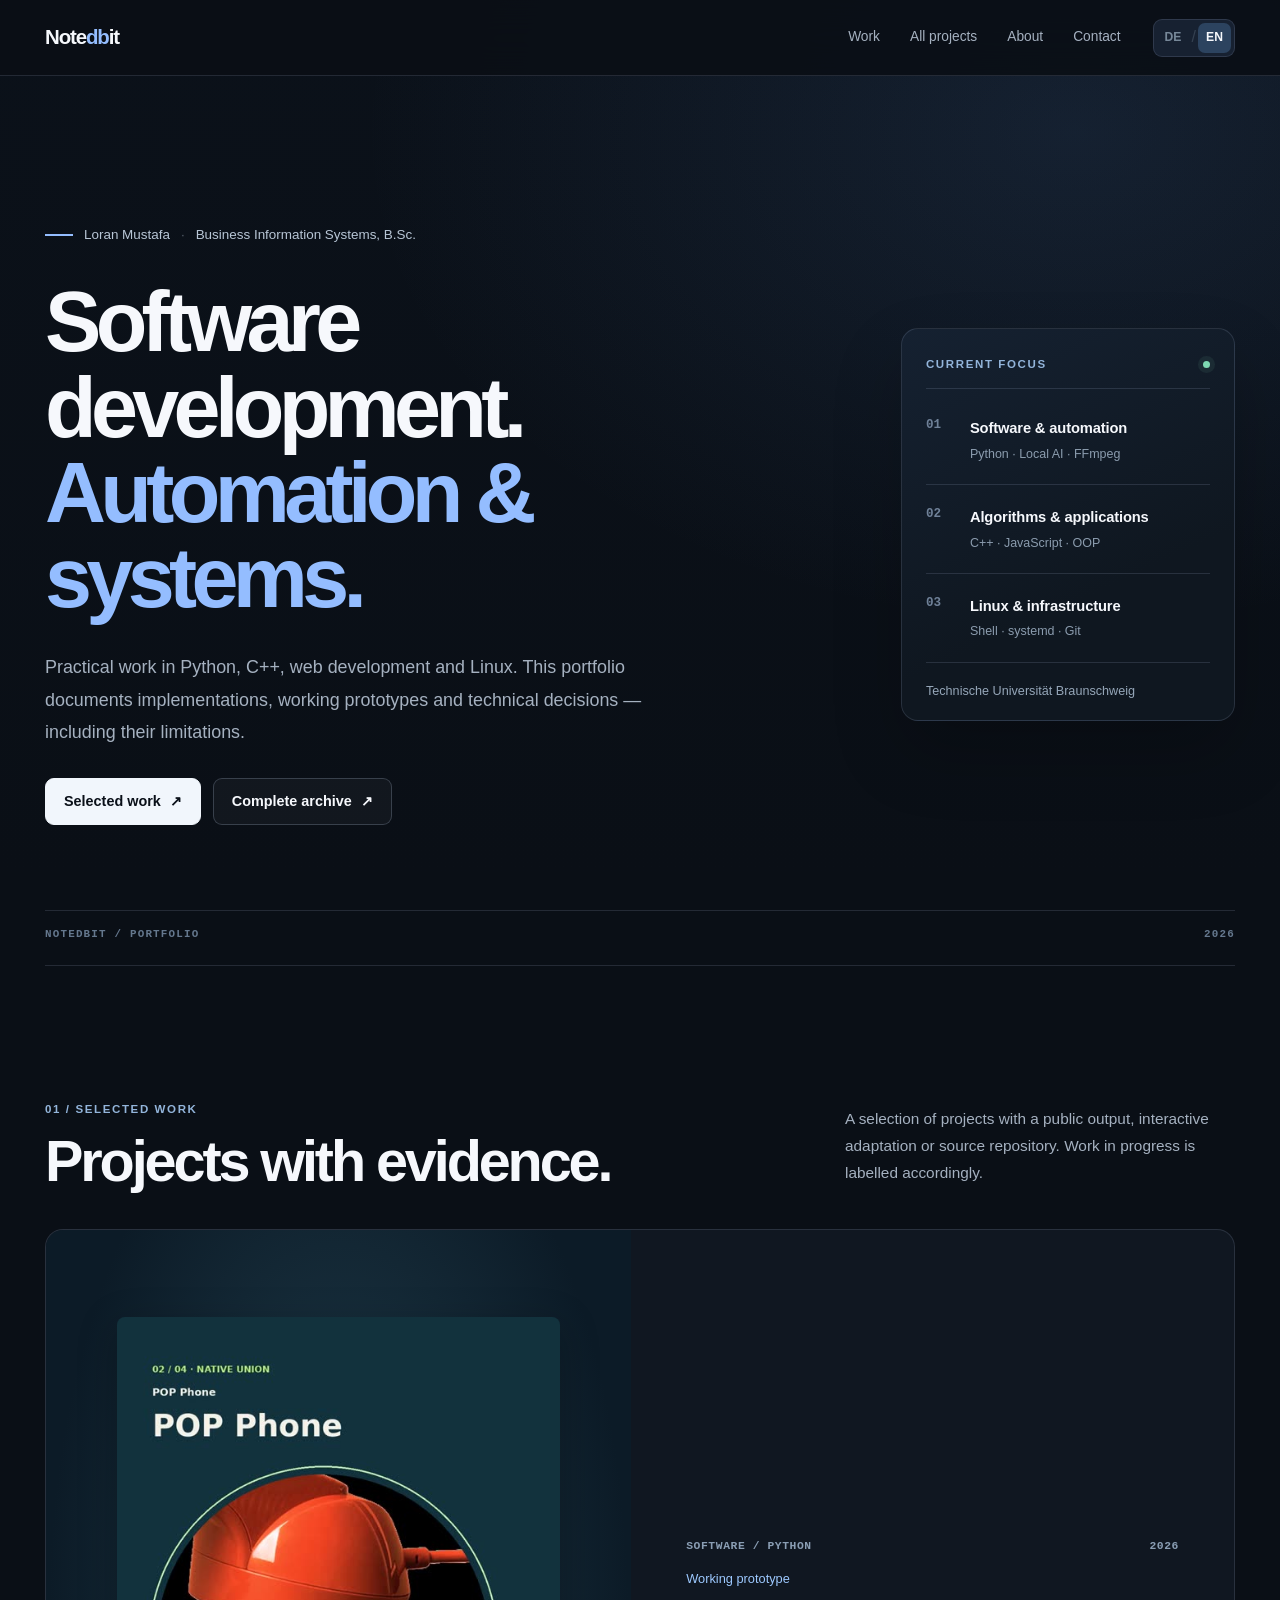
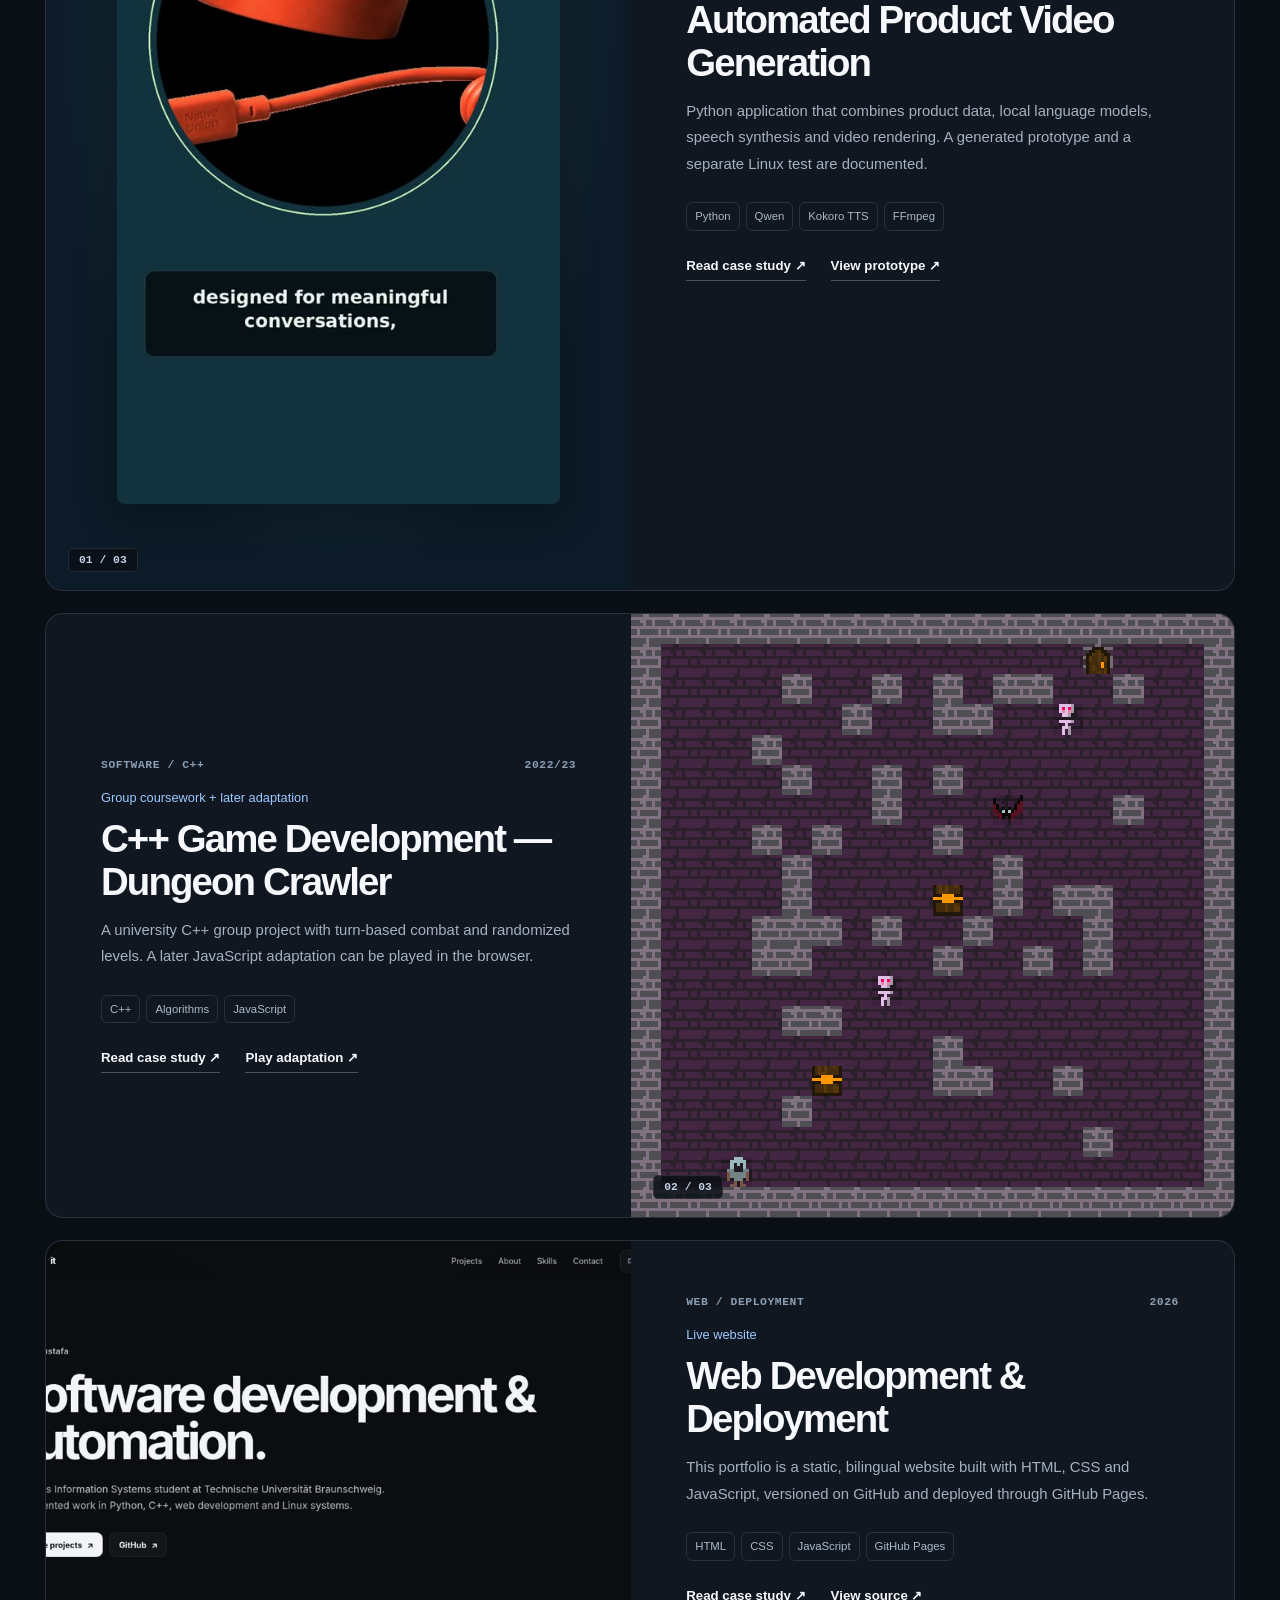
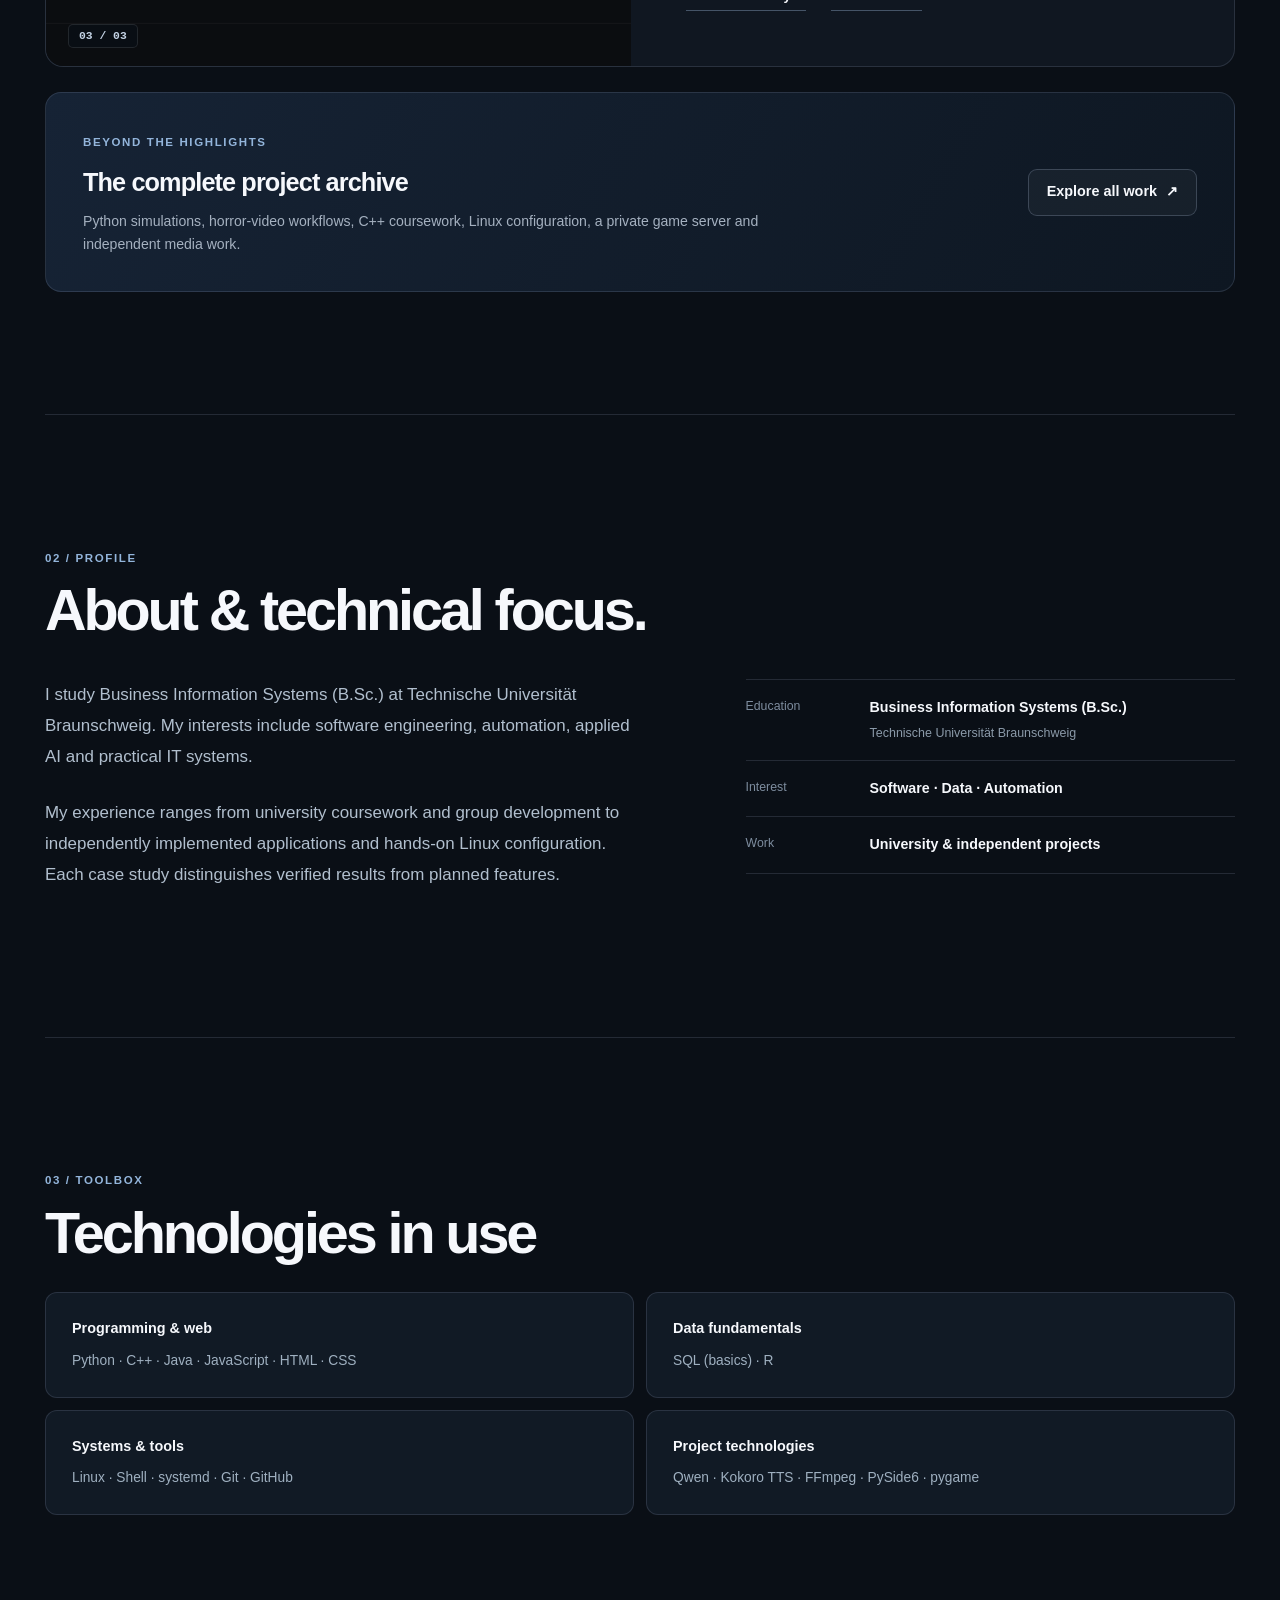
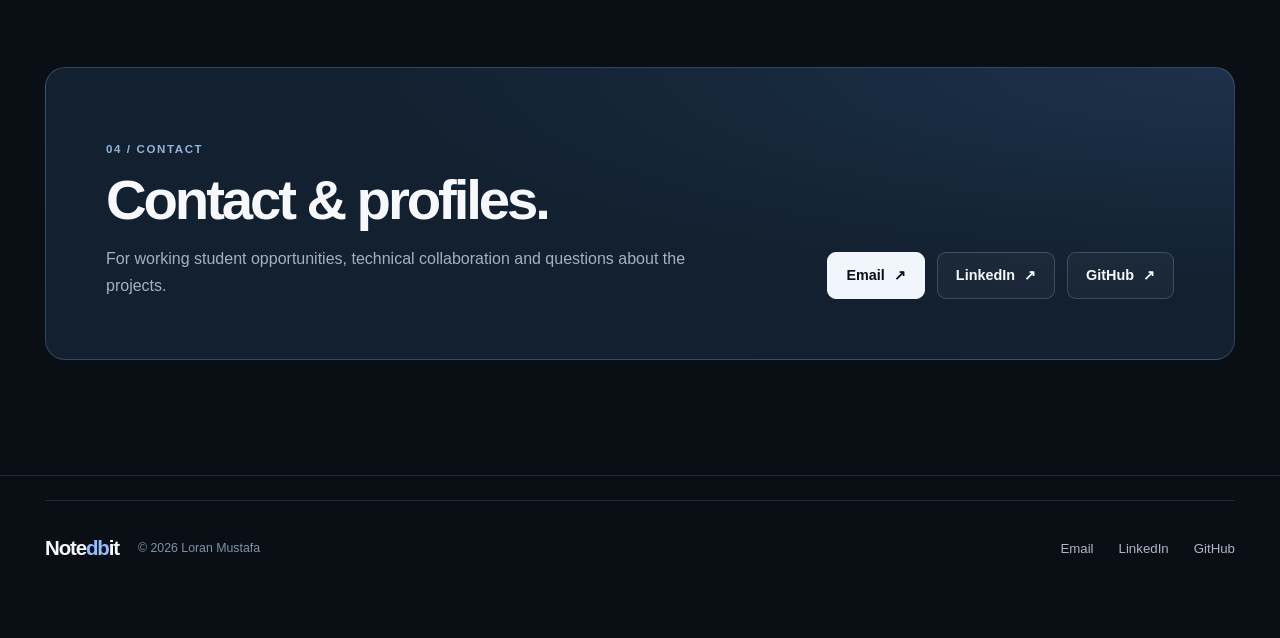
==== index.html @ 1e282734 "Add files via upload" ====
<!doctype html><html lang="en"><head><meta charset="utf-8"><meta name="viewport" content="width=device-width,initial-scale=1"><title data-de="Loran Mustafa — Softwareentwicklung &amp; Automatisierung | Notedbit">Loran Mustafa — Software Development &amp; Automation | Notedbit</title><meta name="description" content="Technical portfolio by Loran Mustafa: Python applications, C++, web development and Linux automation, with demonstrations and documented project scope." data-content-de="Technisches Portfolio von Loran Mustafa: Python-Anwendungen, C++, Webentwicklung und Linux-Automatisierung mit Demos und dokumentiertem Projektumfang."><meta name="theme-color" content="#0a1018"><link rel="canonical" href="https://notedbit.com/"><meta property="og:type" content="website"><meta property="og:title" content="Loran Mustafa — Software Development &amp; Automation | Notedbit" data-content-de="Loran Mustafa — Softwareentwicklung &amp; Automatisierung | Notedbit"><meta property="og:description" content="Technical portfolio by Loran Mustafa: Python applications, C++, web development and Linux automation, with demonstrations and documented project scope." data-content-de="Technisches Portfolio von Loran Mustafa: Python-Anwendungen, C++, Webentwicklung und Linux-Automatisierung mit Demos und dokumentiertem Projektumfang."><meta property="og:url" content="https://notedbit.com/"><meta property="og:image" content="https://notedbit.com/assets/og-preview.png"><link rel="icon" type="image/svg+xml" href="assets/favicon.svg"><link rel="stylesheet" href="style.css"><script src="language.js" defer></script><script src="script.js" defer></script></head><body><a class="skip-link" href="#main-content"><span  data-de="Zum Inhalt springen" >Skip to content</span></a><header class="site-header" data-header><div class="nav-shell shell"><a class="brand wordmark" href="index.html" aria-label="Notedbit home"><span>Note</span><span class="wordmark-db">db</span><span>it</span></a><button class="nav-toggle" type="button" aria-expanded="false" aria-controls="primary-nav" aria-label="Open navigation" data-nav-toggle><span></span><span></span></button><nav class="site-nav" id="primary-nav" aria-label="Primary navigation"><a href="index.html#work"><span  data-de="Arbeiten" >Work</span></a><a href="projects/"><span  data-de="Alle Projekte" >All projects</span></a><a href="index.html#about"><span  data-de="Über mich" >About</span></a><a href="index.html#contact"><span  data-de="Kontakt" >Contact</span></a></nav><div class="language-switch" role="group" aria-label="Sprache / Language" data-language-switch><button type="button" data-lang="de" lang="de" aria-label="Deutsch wählen" aria-pressed="false">DE</button><span aria-hidden="true">/</span><button type="button" data-lang="en" lang="en" aria-label="Choose English" aria-pressed="true">EN</button></div></div></header>
<main id="main-content"><section class="new-hero shell"><div class="new-hero-main"><p class="hero-kicker"><span class="hero-kicker-line"></span> Loran Mustafa <span class="hero-kicker-dot">·</span> <span  data-de="Wirtschaftsinformatik, B.Sc." >Business Information Systems, B.Sc.</span></p><h1><span  data-de="Softwareentwicklung." >Software development.</span><span class="new-hero-accent"><span  data-de="Automatisierung &amp; Systeme." >Automation &amp; systems.</span></span></h1><p class="new-hero-lead"><span  data-de="Praktische Arbeiten mit Python, C++, Webentwicklung und Linux. Dieses Portfolio dokumentiert Implementierungen, funktionsfähige Prototypen und technische Entscheidungen – einschließlich ihrer Grenzen." >Practical work in Python, C++, web development and Linux. This portfolio documents implementations, working prototypes and technical decisions — including their limitations.</span></p><div class="hero-actions"><a class="button button-primary" href="#work"><span  data-de="Ausgewählte Arbeiten" >Selected work</span><span aria-hidden="true">↗</span></a><a class="button button-secondary" href="projects/"><span  data-de="Vollständiges Archiv" >Complete archive</span><span aria-hidden="true">↗</span></a></div></div><aside class="new-hero-aside" aria-label="Project focus"><div class="aside-top"><span class="micro-label"><span  data-de="SCHWERPUNKTE" >CURRENT FOCUS</span></span><span class="status-light"></span></div><div class="aside-item"><span>01</span><div><b><span  data-de="Software &amp; Automatisierung" >Software &amp; automation</span></b><small>Python · Local AI · FFmpeg</small></div></div><div class="aside-item"><span>02</span><div><b><span  data-de="Algorithmen &amp; Anwendungen" >Algorithms &amp; applications</span></b><small>C++ · JavaScript · OOP</small></div></div><div class="aside-item"><span>03</span><div><b><span  data-de="Linux &amp; Infrastruktur" >Linux &amp; infrastructure</span></b><small>Shell · systemd · Git</small></div></div><div class="aside-note"><span  data-de="Technische Universität Braunschweig" >Technische Universität Braunschweig</span></div></aside><div class="hero-index">NOTEDBIT / PORTFOLIO <span>2026</span></div></section>
<section class="work-section shell" id="work"><div class="editorial-heading"><div><p class="micro-label">01 / <span  data-de="AUSGEWÄHLTE ARBEITEN" >SELECTED WORK</span></p><h2><span  data-de="Projekte mit Nachweisen." >Projects with evidence.</span></h2></div><p><span  data-de="Eine Auswahl mit öffentlichem Ergebnis, spielbarer Adaption oder Quellcode. Entwicklungsstände werden ausdrücklich kenntlich gemacht." >A selection of projects with a public output, interactive adaptation or source repository. Work in progress is labelled accordingly.</span></p></div><div class="feature-list"><article class="feature-row feature-row--video"><div class="feature-media"><a href="projects/trendingtrove.html" aria-label="Automated Product Video Generation"><img src="assets/trending-trove-poster.jpg" alt="Frame from a generated product video prototype" data-alt-de="Einzelbild aus einem generierten Produktvideo-Prototyp" loading="eager"></a><span class="feature-media-index">01 / 03</span></div><div class="feature-info"><div class="feature-meta"><span>SOFTWARE / PYTHON</span><span>2026</span></div><p class="feature-state"><span  data-de="Funktionsfähiger Prototyp" >Working prototype</span></p><h3><a href="projects/trendingtrove.html"><span  data-de="Automatisierte Produktvideogenerierung" >Automated Product Video Generation</span></a></h3><p class="feature-description"><span  data-de="Python-Anwendung zur Verbindung von Produktdaten, lokalen Sprachmodellen, Sprachsynthese und Videorendering. Ein Prototyp-Video und ein separater Linux-Testlauf sind dokumentiert." >Python application that combines product data, local language models, speech synthesis and video rendering. A generated prototype and a separate Linux test are documented.</span></p><div class="feature-tags"><span>Python</span><span>Qwen</span><span>Kokoro TTS</span><span>FFmpeg</span></div><div class="feature-actions"><a href="projects/trendingtrove.html"><span  data-de="Fallstudie ansehen" >Read case study</span> <span aria-hidden="true">↗</span></a><a href="projects/trendingtrove.html#sample"><span  data-de="Prototyp ansehen" >View prototype</span> <span aria-hidden="true">↗</span></a></div></div></article><article class="feature-row feature-row--game"><div class="feature-media"><a href="projects/dungeoncrawler.html" aria-label="C++ Game Development — Dungeon Crawler"><img src="assets/dungeoncrawler-preview.png" alt="Original pixel-art assets of Dungeon Crawler" data-alt-de="Original-Pixelgrafiken des Dungeon Crawlers" loading="eager"></a><span class="feature-media-index">02 / 03</span></div><div class="feature-info"><div class="feature-meta"><span>SOFTWARE / C++</span><span>2022/23</span></div><p class="feature-state"><span  data-de="Gruppenarbeit + spätere Adaption" >Group coursework + later adaptation</span></p><h3><a href="projects/dungeoncrawler.html"><span  data-de="C++-Spieleentwicklung — Dungeon Crawler" >C++ Game Development — Dungeon Crawler</span></a></h3><p class="feature-description"><span  data-de="Universitäres C++-Gruppenprojekt mit rundenbasiertem Kampfsystem und generierten Leveln. Eine spätere JavaScript-Adaption ist direkt im Browser spielbar." >A university C++ group project with turn-based combat and randomized levels. A later JavaScript adaptation can be played in the browser.</span></p><div class="feature-tags"><span>C++</span><span>Algorithms</span><span>JavaScript</span></div><div class="feature-actions"><a href="projects/dungeoncrawler.html"><span  data-de="Fallstudie ansehen" >Read case study</span> <span aria-hidden="true">↗</span></a><a href="games/dungeoncrawler/"><span  data-de="Adaption spielen" >Play adaptation</span> <span aria-hidden="true">↗</span></a></div></div></article><article class="feature-row feature-row--site"><div class="feature-media"><a href="projects/web-development.html" aria-label="Web Development &amp; Deployment"><img src="assets/notedbit-site-preview.png" alt="Screenshot of the Notedbit portfolio website" data-alt-de="Screenshot der Notedbit-Portfolio-Website" loading="eager"></a><span class="feature-media-index">03 / 03</span></div><div class="feature-info"><div class="feature-meta"><span>WEB / DEPLOYMENT</span><span>2026</span></div><p class="feature-state"><span  data-de="Veröffentlichte Website" >Live website</span></p><h3><a href="projects/web-development.html"><span  data-de="Webentwicklung &amp; Bereitstellung" >Web Development &amp; Deployment</span></a></h3><p class="feature-description"><span  data-de="Dieses Portfolio ist eine statische, zweisprachige Website mit HTML, CSS und JavaScript, versioniert auf GitHub und über GitHub Pages bereitgestellt." >This portfolio is a static, bilingual website built with HTML, CSS and JavaScript, versioned on GitHub and deployed through GitHub Pages.</span></p><div class="feature-tags"><span>HTML</span><span>CSS</span><span>JavaScript</span><span>GitHub Pages</span></div><div class="feature-actions"><a href="projects/web-development.html"><span  data-de="Fallstudie ansehen" >Read case study</span> <span aria-hidden="true">↗</span></a><a href="https://github.com/NotedBit/notedbit" target="_blank" rel="noopener noreferrer"><span  data-de="Quellcode" >View source</span> <span aria-hidden="true">↗</span></a></div></div></article></div><div class="archive-teaser"><div><span class="micro-label"><span  data-de="WEITERE ARBEITEN" >BEYOND THE HIGHLIGHTS</span></span><h3><span  data-de="Das vollständige Projektarchiv" >The complete project archive</span></h3><p><span  data-de="Python-Simulationen, Horrorvideo-Workflows, C++-Studienarbeiten, Linux-Konfiguration, ein privater Gameserver und eigenständige Medienprojekte." >Python simulations, horror-video workflows, C++ coursework, Linux configuration, a private game server and independent media work.</span></p></div><a class="button button-secondary" href="projects/"><span  data-de="Alle Arbeiten ansehen" >Explore all work</span><span aria-hidden="true">↗</span></a></div></section>
<section class="profile-section shell" id="about"><div class="editorial-heading"><div><p class="micro-label">02 / <span  data-de="PROFIL" >PROFILE</span></p><h2><span  data-de="Über mich &amp; Fachliches." >About &amp; technical focus.</span></h2></div></div><div class="profile-columns"><div class="profile-copy"><p><span  data-de="Ich studiere Wirtschaftsinformatik (B.Sc.) an der Technischen Universität Braunschweig. Meine Interessen liegen in Softwareentwicklung, Automatisierung, angewandter KI und praktischen IT-Systemen." >I study Business Information Systems (B.Sc.) at Technische Universität Braunschweig. My interests include software engineering, automation, applied AI and practical IT systems.</span></p><p><span  data-de="Meine Erfahrungen reichen von Studien- und Gruppenprojekten über eigenständig entwickelte Anwendungen bis zur praktischen Linux-Konfiguration. Die Fallstudien trennen überprüfte Ergebnisse von geplanten Funktionen." >My experience ranges from university coursework and group development to independently implemented applications and hands-on Linux configuration. Each case study distinguishes verified results from planned features.</span></p></div><div class="profile-facts"><div><span><span  data-de="Studium" >Education</span></span><b><span  data-de="Wirtschaftsinformatik (B.Sc.)" >Business Information Systems (B.Sc.)</span></b><small>Technische Universität Braunschweig</small></div><div><span><span  data-de="Interesse" >Interest</span></span><b><span  data-de="Software · Daten · Automatisierung" >Software · Data · Automation</span></b></div><div><span><span  data-de="Praxis" >Work</span></span><b><span  data-de="Studien- und Eigenprojekte" >University &amp; independent projects</span></b></div></div></div></section>
<section class="skills-section shell" id="skills"><div class="skills-heading"><p class="micro-label">03 / <span  data-de="WERKZEUGE" >TOOLBOX</span></p><h2><span  data-de="Eingesetzte Technologien" >Technologies in use</span></h2></div><div class="skills-board"><div><h3><span  data-de="Programmierung &amp; Web" >Programming &amp; web</span></h3><p>Python · C++ · Java · JavaScript · HTML · CSS</p></div><div><h3><span  data-de="Datengrundlagen" >Data fundamentals</span></h3><p>SQL (<span  data-de="Grundlagen" >basics</span>) · R</p></div><div><h3><span  data-de="Systeme &amp; Werkzeuge" >Systems &amp; tools</span></h3><p>Linux · Shell · systemd · Git · GitHub</p></div><div><h3><span  data-de="Projekttechnologien" >Project technologies</span></h3><p>Qwen · Kokoro TTS · FFmpeg · PySide6 · pygame</p></div></div></section>
<section class="contact-section shell" id="contact"><div class="contact-panel"><div><p class="micro-label">04 / <span  data-de="KONTAKT" >CONTACT</span></p><h2><span  data-de="Kontakt &amp; Profile." >Contact &amp; profiles.</span></h2><p><span  data-de="Für Werkstudententätigkeiten, technische Zusammenarbeit und Fragen zu den Projekten." >For working student opportunities, technical collaboration and questions about the projects.</span></p></div><div class="contact-actions"><a class="button button-primary" href="mailto:loran@notedbit.com"><span  data-de="E-Mail" >Email</span><span aria-hidden="true">↗</span></a><a class="button button-secondary" href="https://www.linkedin.com/in/loran-mustafa"><span  data-de="LinkedIn" >LinkedIn</span><span aria-hidden="true">↗</span></a><a class="button button-secondary" href="https://github.com/notedbit"><span  data-de="GitHub" >GitHub</span><span aria-hidden="true">↗</span></a></div></div></section></main><footer class="site-footer portfolio-footer"><div class="footer-shell shell"><div class="footer-identity"><a class="brand wordmark" href="index.html" aria-label="Notedbit home"><span>Note</span><span class="wordmark-db">db</span><span>it</span></a><p>© <span data-year>2026</span> Loran Mustafa</p></div><div class="footer-meta"><a href="mailto:loran@notedbit.com">Email</a><a href="https://www.linkedin.com/in/loran-mustafa" target="_blank" rel="noopener noreferrer">LinkedIn</a><a href="https://github.com/notedbit" target="_blank" rel="noopener noreferrer">GitHub</a></div></div></footer></body></html>
---- style.css ----
/* ------------------------------
   Notedbit — base
------------------------------ */

:root {
  --bg: #0b0d10;
  --bg-elevated: #0f1216;
  --surface: #12161b;
  --surface-2: #171c22;
  --surface-3: #1c2229;
  --text: #f2f4f7;
  --text-soft: #b9c0c9;
  --muted: #7f8894;
  --border: rgba(255, 255, 255, 0.09);
  --border-strong: rgba(255, 255, 255, 0.15);
  --accent: #8bb8ff;
  --accent-soft: rgba(139, 184, 255, 0.13);
  --accent-glow: rgba(139, 184, 255, 0.16);
  --success: #78d7a6;
  --shadow: 0 28px 80px rgba(0, 0, 0, 0.35);
  --radius-sm: 12px;
  --radius-md: 18px;
  --radius-lg: 28px;
  --max-width: 1180px;
  --header-height: 72px;
  --transition: 180ms ease;
}

*,
*::before,
*::after {
  box-sizing: border-box;
}

html {
  scroll-behavior: smooth;
  scroll-padding-top: calc(var(--header-height) + 24px);
}

body {
  margin: 0;
  min-width: 320px;
  overflow-x: hidden;
  background:
    radial-gradient(circle at 50% -10%, rgba(103, 142, 205, 0.09), transparent 38rem),
    var(--bg);
  color: var(--text);
  font-family:
    Inter,
    ui-sans-serif,
    -apple-system,
    BlinkMacSystemFont,
    "Segoe UI",
    sans-serif;
  font-size: 16px;
  line-height: 1.6;
  text-rendering: optimizeLegibility;
  -webkit-font-smoothing: antialiased;
}

body.nav-open {
  overflow: hidden;
}

a {
  color: inherit;
  text-decoration: none;
}

button,
a {
  -webkit-tap-highlight-color: transparent;
}

button {
  font: inherit;
}

img,
svg {
  display: block;
  max-width: 100%;
}

::selection {
  background: rgba(139, 184, 255, 0.26);
  color: var(--text);
}

:focus-visible {
  outline: 2px solid var(--accent);
  outline-offset: 4px;
}

.skip-link {
  position: fixed;
  top: 12px;
  left: 12px;
  z-index: 999;
  padding: 10px 14px;
  border-radius: 10px;
  background: var(--text);
  color: var(--bg);
  transform: translateY(-160%);
  transition: transform var(--transition);
}

.skip-link:focus {
  transform: translateY(0);
}

/* ------------------------------
   Shared layout
------------------------------ */

.section-shell,
.nav-shell,
.footer-shell {
  width: min(calc(100% - 40px), var(--max-width));
  margin-inline: auto;
}

.section-shell {
  padding-block: 112px;
}

.section-heading {
  display: grid;
  grid-template-columns: minmax(0, 1fr) minmax(300px, 480px);
  align-items: end;
  gap: 56px;
  margin-bottom: 48px;
}

.section-heading.compact {
  display: block;
  margin-bottom: 0;
}

.section-heading h2,
.contact-card h2 {
  margin: 0;
  font-size: clamp(2rem, 4vw, 3.55rem);
  line-height: 1.03;
  letter-spacing: -0.05em;
  font-weight: 650;
}

.section-heading > p,
.contact-card p,
.about-copy p {
  color: var(--text-soft);
}

.section-heading > p {
  margin: 0;
}

.section-kicker {
  margin: 0 0 12px;
  color: var(--muted);
  font-size: 0.76rem;
  font-weight: 700;
  letter-spacing: 0.14em;
  text-transform: uppercase;
}

.status-dot {
  width: 7px;
  height: 7px;
  border-radius: 50%;
  background: var(--success);
  box-shadow: 0 0 0 5px rgba(120, 215, 166, 0.08);
}

/* ------------------------------
   Header
------------------------------ */

.site-header {
  position: sticky;
  top: 0;
  z-index: 100;
  height: var(--header-height);
  border-bottom: 1px solid transparent;
  background: rgba(11, 13, 16, 0.7);
  backdrop-filter: blur(18px);
  -webkit-backdrop-filter: blur(18px);
  transition:
    border-color var(--transition),
    background var(--transition);
}

.site-header.is-scrolled {
  border-color: var(--border);
  background: rgba(11, 13, 16, 0.9);
}

.nav-shell {
  height: 100%;
  display: flex;
  align-items: center;
  justify-content: space-between;
}

.brand {
  display: inline-flex;
  align-items: center;
  gap: 10px;
  font-size: 0.98rem;
  font-weight: 680;
  letter-spacing: -0.02em;
}

.brand-mark {
  width: 29px;
  height: 29px;
  display: grid;
  place-items: center;
  border: 1px solid var(--border-strong);
  border-radius: 9px;
  background:
    linear-gradient(145deg, rgba(255, 255, 255, 0.06), transparent 60%),
    var(--surface-2);
  color: var(--text);
  font-size: 0.8rem;
  font-weight: 750;
  box-shadow: inset 0 1px rgba(255, 255, 255, 0.07);
}

.site-nav {
  display: flex;
  align-items: center;
  gap: 5px;
}

.site-nav > a {
  display: inline-flex;
  align-items: center;
  gap: 6px;
  padding: 9px 12px;
  border-radius: 10px;
  color: var(--text-soft);
  font-size: 0.9rem;
  transition:
    color var(--transition),
    background var(--transition);
}

.site-nav > a:hover {
  color: var(--text);
  background: rgba(255, 255, 255, 0.05);
}

.site-nav svg {
  width: 13px;
  height: 13px;
  fill: none;
  stroke: currentColor;
  stroke-width: 1.7;
  stroke-linecap: round;
  stroke-linejoin: round;
}

.site-nav .nav-contact {
  margin-left: 5px;
  border: 1px solid var(--border);
  background: rgba(255, 255, 255, 0.035);
  color: var(--text);
}

.nav-toggle {
  display: none;
  width: 42px;
  height: 42px;
  padding: 0;
  border: 1px solid var(--border);
  border-radius: 11px;
  background: var(--surface);
  color: var(--text);
  cursor: pointer;
}

.nav-toggle span {
  position: absolute;
  width: 16px;
  height: 1.5px;
  background: currentColor;
  transition:
    transform var(--transition),
    opacity var(--transition);
}

.nav-toggle span:first-child {
  transform: translateY(-3px);
}

.nav-toggle span:last-child {
  transform: translateY(3px);
}

.nav-toggle[aria-expanded="true"] span:first-child {
  transform: rotate(45deg);
}

.nav-toggle[aria-expanded="true"] span:last-child {
  transform: rotate(-45deg);
}

/* ------------------------------
   Hero
------------------------------ */

.hero {
  min-height: calc(100svh - var(--header-height));
  display: grid;
  grid-template-columns: minmax(0, 1.05fr) minmax(360px, 0.95fr);
  align-items: center;
  gap: 80px;
  padding-top: 96px;
  padding-bottom: 104px;
}

.eyebrow {
  display: inline-flex;
  align-items: center;
  gap: 10px;
  margin-bottom: 22px;
  color: var(--text-soft);
  font-size: 0.78rem;
  font-weight: 650;
  letter-spacing: 0.08em;
  text-transform: uppercase;
}

.hero h1 {
  max-width: 820px;
  margin: 0;
  font-size: clamp(3.7rem, 7.3vw, 7rem);
  font-weight: 660;
  line-height: 0.94;
  letter-spacing: -0.067em;
}

.hero-muted {
  display: block;
  color: #aeb7c2;
}

.hero-intro {
  max-width: 650px;
  margin: 30px 0 0;
  color: var(--text-soft);
  font-size: clamp(1rem, 1.4vw, 1.12rem);
}

.hero-actions,
.project-links,
.contact-actions {
  display: flex;
  flex-wrap: wrap;
  gap: 12px;
}

.hero-actions {
  margin-top: 34px;
}

.button {
  min-height: 44px;
  display: inline-flex;
  align-items: center;
  justify-content: center;
  gap: 9px;
  padding: 0 16px;
  border: 1px solid var(--border);
  border-radius: 12px;
  font-size: 0.9rem;
  font-weight: 650;
  transition:
    transform var(--transition),
    border-color var(--transition),
    background var(--transition),
    color var(--transition);
}

.button:hover {
  transform: translateY(-1px);
}

.button svg {
  width: 16px;
  height: 16px;
  fill: none;
  stroke: currentColor;
  stroke-width: 1.8;
  stroke-linecap: round;
  stroke-linejoin: round;
}

.button .github-icon {
  fill: currentColor;
  stroke: none;
}

.button-primary {
  border-color: rgba(255, 255, 255, 0.8);
  background: var(--text);
  color: #0b0d10;
}

.button-primary:hover {
  background: #ffffff;
}

.button-secondary {
  background: rgba(255, 255, 255, 0.035);
  color: var(--text);
}

.button-secondary:hover {
  border-color: var(--border-strong);
  background: rgba(255, 255, 255, 0.06);
}

.hero-visual {
  position: relative;
  min-height: 490px;
  display: grid;
  place-items: center;
  isolation: isolate;
}

.visual-grid {
  position: absolute;
  inset: 1% -12% -2%;
  z-index: -2;
  opacity: 0.55;
  background-image:
    linear-gradient(rgba(255,255,255,.045) 1px, transparent 1px),
    linear-gradient(90deg, rgba(255,255,255,.045) 1px, transparent 1px);
  background-size: 34px 34px;
  mask-image: radial-gradient(circle at center, #000 20%, transparent 72%);
  -webkit-mask-image: radial-gradient(circle at center, #000 20%, transparent 72%);
}

.hero-visual::before {
  content: "";
  position: absolute;
  width: 420px;
  height: 420px;
  border-radius: 50%;
  z-index: -1;
  background: radial-gradient(circle, var(--accent-glow), transparent 68%);
  filter: blur(3px);
}

.terminal-card {
  width: min(100%, 500px);
  overflow: hidden;
  border: 1px solid var(--border-strong);
  border-radius: 22px;
  background:
    linear-gradient(180deg, rgba(255, 255, 255, 0.025), transparent 20%),
    rgba(18, 22, 27, 0.94);
  box-shadow:
    var(--shadow),
    inset 0 1px rgba(255, 255, 255, 0.05);
}

.terminal-topbar,
.terminal-footer {
  display: flex;
  align-items: center;
  justify-content: space-between;
}

.terminal-topbar {
  height: 52px;
  padding: 0 18px;
  border-bottom: 1px solid var(--border);
  color: var(--muted);
  font-size: 0.77rem;
}

.window-dots {
  display: inline-flex;
  gap: 6px;
}

.window-dots span {
  width: 7px;
  height: 7px;
  border-radius: 50%;
  background: #58616c;
}

.window-dots span:nth-child(2) {
  opacity: 0.72;
}

.window-dots span:nth-child(3) {
  opacity: 0.48;
}

.terminal-content {
  display: grid;
  gap: 2px;
  padding: 28px 24px 30px;
  font-family:
    "SFMono-Regular",
    Consolas,
    "Liberation Mono",
    monospace;
}

.terminal-content p {
  display: grid;
  grid-template-columns: 84px 1fr;
  gap: 16px;
  margin: 0;
  padding: 10px 0;
  border-bottom: 1px dashed rgba(255, 255, 255, 0.06);
  color: #d6dbe1;
  font-size: 0.8rem;
}

.terminal-content p:last-child {
  border-bottom: 0;
}

.terminal-key {
  color: var(--muted);
}

.live-label {
  color: var(--success);
}

.terminal-footer {
  padding: 13px 18px;
  border-top: 1px solid var(--border);
  color: var(--muted);
  font-size: 0.72rem;
}

.terminal-pulse {
  width: 6px;
  height: 6px;
  border-radius: 50%;
  background: var(--accent);
  box-shadow: 0 0 0 5px var(--accent-soft);
}

.floating-note {
  position: absolute;
  width: 178px;
  padding: 14px 15px;
  border: 1px solid var(--border);
  border-radius: 15px;
  background: rgba(23, 28, 34, 0.9);
  box-shadow: 0 16px 35px rgba(0, 0, 0, 0.24);
  backdrop-filter: blur(12px);
}

.floating-note span {
  color: var(--muted);
  font-size: 0.68rem;
  font-weight: 700;
  letter-spacing: 0.1em;
}

.floating-note p {
  margin: 5px 0 0;
  color: var(--text-soft);
  font-size: 0.78rem;
  line-height: 1.45;
}

.floating-note-a {
  top: 36px;
  right: -28px;
}

.floating-note-b {
  left: -32px;
  bottom: 28px;
}

/* ------------------------------
   Projects
------------------------------ */

.projects-section {
  border-top: 1px solid var(--border);
}

.project-card {
  overflow: hidden;
  display: grid;
  grid-template-columns: minmax(0, 1.15fr) minmax(300px, 0.85fr);
  min-height: 530px;
  border: 1px solid var(--border);
  border-radius: var(--radius-lg);
  background:
    linear-gradient(145deg, rgba(255, 255, 255, 0.025), transparent 40%),
    var(--surface);
  box-shadow: 0 18px 50px rgba(0, 0, 0, 0.18);
  transition:
    transform 240ms ease,
    border-color 240ms ease,
    box-shadow 240ms ease;
}

.project-card:hover {
  transform: translateY(-3px);
  border-color: var(--border-strong);
  box-shadow: 0 28px 70px rgba(0, 0, 0, 0.26);
}

.project-preview {
  position: relative;
  min-height: 100%;
  display: grid;
  place-items: center;
  padding: 42px;
  overflow: hidden;
  background:
    linear-gradient(rgba(255, 255, 255, 0.035) 1px, transparent 1px),
    linear-gradient(90deg, rgba(255, 255, 255, 0.035) 1px, transparent 1px),
    radial-gradient(circle at 50% 35%, rgba(139, 184, 255, 0.14), transparent 46%),
    #0e1115;
  background-size: 28px 28px, 28px 28px, auto, auto;
}

.project-preview::after {
  content: "";
  position: absolute;
  inset: 0;
  pointer-events: none;
  background: linear-gradient(180deg, transparent 55%, rgba(11, 13, 16, 0.22));
}

.preview-browser {
  width: min(100%, 560px);
  overflow: hidden;
  border: 1px solid rgba(255, 255, 255, 0.14);
  border-radius: 18px;
  background: #101419;
  box-shadow: 0 24px 70px rgba(0, 0, 0, 0.42);
  transform: rotate(-1.2deg);
  transition: transform 260ms ease;
}

.project-card:hover .preview-browser {
  transform: rotate(0deg) scale(1.012);
}

.preview-toolbar {
  height: 42px;
  display: grid;
  grid-template-columns: auto 1fr auto;
  align-items: center;
  gap: 14px;
  padding: 0 14px;
  border-bottom: 1px solid var(--border);
  background: #151a20;
}

.preview-url {
  justify-self: center;
  width: min(70%, 220px);
  padding: 5px 12px;
  border: 1px solid rgba(255, 255, 255, 0.06);
  border-radius: 8px;
  background: rgba(255, 255, 255, 0.03);
  color: #77818d;
  font-family: monospace;
  font-size: 0.64rem;
  text-align: center;
}

.preview-page {
  min-height: 315px;
  padding: 24px;
}

.preview-nav {
  display: flex;
  align-items: center;
  gap: 13px;
}

.preview-nav span:not(.preview-logo) {
  width: 34px;
  height: 4px;
  border-radius: 999px;
  background: #343b44;
}

.preview-logo {
  width: 17px;
  height: 17px;
  margin-right: auto;
  border: 1px solid #3c4651;
  border-radius: 5px;
  background: #1c2229;
}

.preview-hero {
  padding: 62px 0 44px;
}

.preview-label,
.preview-title,
.preview-copy {
  border-radius: 999px;
  background: #313944;
}

.preview-label {
  width: 76px;
  height: 6px;
  margin-bottom: 17px;
  background: #54667b;
}

.preview-title {
  height: 20px;
  margin-bottom: 8px;
  background: #e3e7eb;
}

.preview-title-long {
  width: 76%;
}

.preview-title-short {
  width: 58%;
}

.preview-copy {
  width: 64%;
  height: 6px;
  margin-top: 19px;
  background: #48515c;
}

.preview-copy-short {
  width: 48%;
  margin-top: 7px;
}

.preview-card-row {
  display: grid;
  grid-template-columns: 1.15fr 0.85fr;
  gap: 10px;
}

.preview-mini-card {
  height: 76px;
  border: 1px solid #2b333c;
  border-radius: 10px;
  background: #171d23;
}

.preview-mini-card-muted {
  opacity: 0.62;
}

.project-content {
  display: flex;
  flex-direction: column;
  justify-content: space-between;
  gap: 26px;
  padding: 38px 36px;
}

.project-topline {
  display: flex;
  align-items: center;
  justify-content: space-between;
}

.project-index {
  color: var(--muted);
  font-family: monospace;
  font-size: 0.74rem;
}

.project-status {
  display: inline-flex;
  align-items: center;
  gap: 9px;
  color: var(--text-soft);
  font-size: 0.76rem;
}

.project-content h3 {
  margin: 0 0 14px;
  font-size: clamp(2rem, 3.3vw, 3rem);
  line-height: 1;
  letter-spacing: -0.05em;
}

.project-description {
  max-width: 520px;
  margin: 0;
  color: var(--text-soft);
}

.tag-list,
.tools-list {
  margin: 0;
  padding: 0;
  list-style: none;
}

.tag-list {
  display: flex;
  flex-wrap: wrap;
  gap: 8px;
}

.tag-list li {
  padding: 7px 10px;
  border: 1px solid var(--border);
  border-radius: 999px;
  background: rgba(255, 255, 255, 0.025);
  color: var(--muted);
  font-size: 0.74rem;
}

.text-link {
  display: inline-flex;
  align-items: center;
  gap: 7px;
  color: var(--text);
  font-size: 0.86rem;
  font-weight: 650;
}

.text-link svg {
  width: 14px;
  height: 14px;
  fill: none;
  stroke: currentColor;
  stroke-width: 1.7;
  stroke-linecap: round;
  stroke-linejoin: round;
  transition: transform var(--transition);
}

.text-link:hover svg {
  transform: translate(2px, -2px);
}

.muted-link {
  color: var(--text-soft);
}

/* ------------------------------
   About / Tools
------------------------------ */

.about-section {
  border-top: 1px solid var(--border);
}

.about-grid {
  display: grid;
  grid-template-columns: 0.95fr 1.05fr;
  gap: 96px;
  align-items: start;
}

.about-copy {
  max-width: 650px;
}

.about-copy p {
  margin: 0 0 20px;
  font-size: clamp(1.02rem, 1.45vw, 1.13rem);
}

.tools-panel {
  margin-top: 72px;
  padding: 30px;
  display: grid;
  grid-template-columns: 0.8fr 1.2fr;
  gap: 56px;
  border: 1px solid var(--border);
  border-radius: var(--radius-md);
  background: rgba(255, 255, 255, 0.018);
}

.tools-note {
  margin: 0;
  color: var(--muted);
  font-size: 0.88rem;
}

.tools-list {
  display: grid;
  grid-template-columns: repeat(5, minmax(0, 1fr));
  gap: 10px;
}

.tools-list li {
  min-width: 0;
  display: flex;
  flex-direction: column;
  gap: 14px;
  padding: 16px;
  border: 1px solid var(--border);
  border-radius: 14px;
  background: var(--surface);
  transition:
    border-color var(--transition),
    background var(--transition);
}

.tools-list li:hover {
  border-color: var(--border-strong);
  background: var(--surface-2);
}

.tool-icon {
  width: 31px;
  height: 31px;
  display: grid;
  place-items: center;
  border: 1px solid var(--border);
  border-radius: 9px;
  background: #0e1115;
  color: var(--text-soft);
  font-family: monospace;
  font-size: 0.64rem;
  font-weight: 700;
}

.tools-list li > span:last-child {
  overflow: hidden;
  color: var(--text-soft);
  font-size: 0.82rem;
  text-overflow: ellipsis;
}

/* ------------------------------
   Contact
------------------------------ */

.contact-section {
  padding-top: 56px;
}

.contact-card {
  position: relative;
  overflow: hidden;
  display: grid;
  grid-template-columns: 1fr auto;
  align-items: end;
  gap: 52px;
  padding: clamp(32px, 5vw, 58px);
  border: 1px solid var(--border-strong);
  border-radius: var(--radius-lg);
  background:
    radial-gradient(circle at 80% 20%, rgba(139, 184, 255, 0.11), transparent 28rem),
    var(--surface);
}

.contact-card::after {
  content: "";
  position: absolute;
  inset: 0;
  z-index: 0;
  opacity: 0.55;
  pointer-events: none;
  background-image:
    linear-gradient(rgba(255,255,255,.035) 1px, transparent 1px),
    linear-gradient(90deg, rgba(255,255,255,.035) 1px, transparent 1px);
  background-size: 32px 32px;
  mask-image: linear-gradient(90deg, transparent 18%, #000);
  -webkit-mask-image: linear-gradient(90deg, transparent 18%, #000);
}

.contact-card > * {
  position: relative;
  z-index: 1;
}

.contact-card h2 {
  max-width: 720px;
}

.contact-card p {
  max-width: 560px;
  margin: 18px 0 0;
}

.contact-actions {
  justify-content: flex-end;
}

/* ------------------------------
   Footer
------------------------------ */

.site-footer {
  padding: 24px 0 40px;
}

.footer-shell {
  min-height: 96px;
  display: flex;
  align-items: end;
  justify-content: space-between;
  gap: 40px;
  padding-top: 30px;
  border-top: 1px solid var(--border);
}

.footer-brand {
  margin-bottom: 10px;
}

.footer-shell p,
.footer-meta {
  color: var(--muted);
  font-size: 0.8rem;
}

.footer-shell p {
  margin: 0;
}

.footer-meta {
  display: flex;
  align-items: center;
  gap: 22px;
}

.footer-meta a {
  color: var(--text-soft);
  transition: color var(--transition);
}

.footer-meta a:hover {
  color: var(--text);
}

/* ------------------------------
   Reveal animation
------------------------------ */

.js .reveal {
  opacity: 0;
  transform: translateY(18px);
  transition:
    opacity 620ms cubic-bezier(.2,.7,.2,1),
    transform 620ms cubic-bezier(.2,.7,.2,1);
}

.js .reveal.is-visible {
  opacity: 1;
  transform: translateY(0);
}

/* ------------------------------
   Responsive
------------------------------ */

@media (max-width: 980px) {
  .hero {
    grid-template-columns: 1fr;
    gap: 38px;
    min-height: auto;
  }

  .hero-copy {
    max-width: 780px;
  }

  .hero-visual {
    min-height: 430px;
  }

  .floating-note-a {
    right: 2%;
  }

  .floating-note-b {
    left: 2%;
  }

  .project-card {
    grid-template-columns: 1fr;
  }

  .project-preview {
    min-height: 430px;
  }

  .about-grid {
    grid-template-columns: 1fr;
    gap: 40px;
  }

  .tools-panel {
    grid-template-columns: 1fr;
  }

  .contact-card {
    grid-template-columns: 1fr;
    align-items: start;
  }

  .contact-actions {
    justify-content: flex-start;
  }
}

@media (max-width: 760px) {
  :root {
    --header-height: 66px;
  }

  .section-shell,
  .nav-shell,
  .footer-shell {
    width: min(calc(100% - 28px), var(--max-width));
  }

  .section-shell {
    padding-block: 82px;
  }

  .site-header {
    background: rgba(11, 13, 16, 0.9);
  }

  .nav-toggle {
    position: relative;
    display: grid;
    place-items: center;
  }

  .site-nav {
    position: fixed;
    top: calc(var(--header-height) + 10px);
    left: 14px;
    right: 14px;
    display: grid;
    gap: 5px;
    padding: 10px;
    border: 1px solid var(--border-strong);
    border-radius: 16px;
    background: rgba(18, 22, 27, 0.98);
    box-shadow: 0 24px 70px rgba(0, 0, 0, 0.45);
    transform: translateY(-8px);
    opacity: 0;
    visibility: hidden;
    pointer-events: none;
    transition:
      opacity var(--transition),
      transform var(--transition),
      visibility var(--transition);
  }

  .site-nav.is-open {
    transform: translateY(0);
    opacity: 1;
    visibility: visible;
    pointer-events: auto;
  }

  .site-nav > a {
    min-height: 44px;
    padding-inline: 14px;
  }

  .site-nav .nav-contact {
    margin-left: 0;
  }

  .section-heading {
    grid-template-columns: 1fr;
    gap: 20px;
  }

  .hero {
    padding-top: 70px;
    padding-bottom: 84px;
  }

  .hero h1 {
    font-size: clamp(3.1rem, 13vw, 5.5rem);
  }

  .hero-visual {
    min-height: 390px;
  }

  .terminal-card {
    width: min(92%, 500px);
  }

  .floating-note {
    width: 154px;
  }

  .floating-note-a {
    top: 12px;
  }

  .floating-note-b {
    bottom: 8px;
  }

  .project-preview {
    min-height: 370px;
    padding: 26px;
  }

  .project-content {
    padding: 30px 26px;
  }

  .tools-list {
    grid-template-columns: repeat(2, minmax(0, 1fr));
  }

  .tools-list li:last-child {
    grid-column: 1 / -1;
  }

  .footer-shell {
    align-items: flex-start;
    flex-direction: column;
  }

  .footer-meta {
    width: 100%;
    justify-content: space-between;
  }
}

@media (max-width: 520px) {
  .hero h1 {
    letter-spacing: -0.055em;
  }

  .hero-intro {
    margin-top: 24px;
  }

  .hero-actions,
  .contact-actions {
    flex-direction: column;
    align-items: stretch;
  }

  .button {
    width: 100%;
  }

  .hero-visual {
    min-height: 360px;
  }

  .floating-note {
    display: none;
  }

  .terminal-card {
    width: 100%;
  }

  .terminal-content {
    padding-inline: 18px;
  }

  .terminal-content p {
    grid-template-columns: 72px 1fr;
    gap: 10px;
    font-size: 0.73rem;
  }

  .project-preview {
    min-height: 310px;
    padding: 18px;
  }

  .preview-page {
    min-height: 250px;
    padding: 18px;
  }

  .preview-hero {
    padding: 46px 0 34px;
  }

  .preview-title {
    height: 15px;
  }

  .project-topline {
    gap: 14px;
    align-items: flex-start;
  }

  .project-links {
    flex-direction: column;
    align-items: flex-start;
  }

  .tools-panel {
    padding: 22px;
    gap: 28px;
  }

  .contact-card {
    padding: 28px 22px;
  }
}

/* ------------------------------
   Reduced motion
------------------------------ */

@media (prefers-reduced-motion: reduce) {
  html {
    scroll-behavior: auto;
  }

  *,
  *::before,
  *::after {
    animation-duration: 0.01ms !important;
    animation-iteration-count: 1 !important;
    transition-duration: 0.01ms !important;
    scroll-behavior: auto !important;
  }

  .js .reveal {
    opacity: 1;
    transform: none;
  }
}
/* ------------------------------
   Notedbit wordmark
------------------------------ */

.wordmark {
  font-size: 1rem;
  font-weight: 720;
  letter-spacing: -0.035em;
}

.wordmark-db {
  color: var(--accent);
  font-weight: 800;
}

.footer-brand.wordmark {
  margin-bottom: 10px;
}

/* ------------------------------
   Multi-project layout
------------------------------ */

.project-stack {
  display: grid;
  gap: 22px;
}

.project-card {
  min-height: 440px;
}

.project-card--social .project-preview {
  background:
    linear-gradient(rgba(255, 255, 255, 0.03) 1px, transparent 1px),
    linear-gradient(90deg, rgba(255, 255, 255, 0.03) 1px, transparent 1px),
    radial-gradient(circle at 50% 35%, rgba(139, 184, 255, 0.1), transparent 48%),
    #0e1115;
  background-size: 28px 28px, 28px 28px, auto, auto;
}

.project-card--site .project-preview {
  background:
    linear-gradient(rgba(255, 255, 255, 0.035) 1px, transparent 1px),
    linear-gradient(90deg, rgba(255, 255, 255, 0.035) 1px, transparent 1px),
    radial-gradient(circle at 50% 35%, rgba(139, 184, 255, 0.14), transparent 46%),
    #0e1115;
  background-size: 28px 28px, 28px 28px, auto, auto;
}

.project-status--neutral {
  color: var(--muted);
}

/* DungeonCrawler visual */

.dungeon-preview {
  background:
    radial-gradient(circle at 50% 42%, rgba(139, 184, 255, 0.12), transparent 44%),
    linear-gradient(rgba(255,255,255,.025) 1px, transparent 1px),
    linear-gradient(90deg, rgba(255,255,255,.025) 1px, transparent 1px),
    #0d1014;
  background-size: auto, 26px 26px, 26px 26px, auto;
}

.dungeon-window {
  width: min(100%, 520px);
  padding: 18px;
  border: 1px solid var(--border-strong);
  border-radius: 18px;
  background: rgba(16, 20, 25, 0.95);
  box-shadow: 0 24px 70px rgba(0, 0, 0, 0.38);
}

.dungeon-bar {
  display: flex;
  align-items: center;
  justify-content: space-between;
  gap: 16px;
  margin-bottom: 16px;
  color: var(--muted);
  font-family: "SFMono-Regular", Consolas, "Liberation Mono", monospace;
  font-size: 0.68rem;
}

.dungeon-map {
  display: grid;
  grid-template-columns: repeat(7, minmax(26px, 1fr));
  gap: 4px;
  padding: 10px;
  border: 1px solid rgba(255, 255, 255, 0.07);
  border-radius: 12px;
  background: #0a0d10;
}

.dungeon-map > span {
  aspect-ratio: 1;
  display: grid;
  place-items: center;
  border-radius: 5px;
  font-family: "SFMono-Regular", Consolas, monospace;
  font-size: clamp(0.7rem, 2vw, 1rem);
}

.dungeon-map .wall {
  background: #242b33;
  box-shadow: inset 0 0 0 1px rgba(255, 255, 255, 0.025);
}

.dungeon-map .floor {
  background: #151a20;
  color: var(--text-soft);
}

.dungeon-map .player {
  color: var(--accent);
  background: var(--accent-soft);
}

.dungeon-map .enemy {
  color: #f2a6a6;
}

.dungeon-map .chest,
.dungeon-map .gold {
  color: #e5cc83;
}

.dungeon-map .exit {
  color: var(--success);
}

.dungeon-legend {
  display: flex;
  flex-wrap: wrap;
  gap: 12px;
  margin-top: 13px;
  color: var(--muted);
  font-family: "SFMono-Regular", Consolas, monospace;
  font-size: 0.64rem;
}

.dungeon-legend b {
  color: var(--text-soft);
  font-weight: 700;
}

/* MemeSmoke visual */

.social-window {
  width: min(100%, 500px);
  overflow: hidden;
  padding: 22px;
  border: 1px solid var(--border-strong);
  border-radius: 20px;
  background:
    linear-gradient(145deg, rgba(255,255,255,.025), transparent 40%),
    #11151a;
  box-shadow: 0 24px 70px rgba(0,0,0,.36);
}

.social-head {
  display: flex;
  align-items: center;
  gap: 13px;
  padding-bottom: 18px;
  border-bottom: 1px solid var(--border);
}

.social-avatar {
  width: 42px;
  height: 42px;
  display: grid;
  place-items: center;
  border: 1px solid var(--border-strong);
  border-radius: 50%;
  background: var(--surface-3);
  color: var(--text);
  font-size: 0.72rem;
  font-weight: 750;
}

.social-head > div:last-child {
  display: grid;
  gap: 2px;
}

.social-head strong {
  font-size: 0.86rem;
}

.social-head span {
  color: var(--muted);
  font-size: 0.7rem;
}

.social-metrics {
  display: grid;
  grid-template-columns: repeat(3, 1fr);
  gap: 8px;
  margin: 18px 0;
}

.social-metrics > div {
  min-width: 0;
  padding: 14px 10px;
  border: 1px solid var(--border);
  border-radius: 12px;
  background: rgba(255,255,255,.02);
}

.social-metrics strong,
.social-metrics span {
  display: block;
}

.social-metrics strong {
  color: var(--text);
  font-size: 1.1rem;
  letter-spacing: -0.03em;
}

.social-metrics span {
  margin-top: 2px;
  color: var(--muted);
  font-size: 0.63rem;
}

.social-feed {
  display: grid;
  grid-template-columns: repeat(3, 1fr);
  gap: 6px;
}

.social-feed span {
  aspect-ratio: 1;
  border: 1px solid rgba(255,255,255,.055);
  border-radius: 8px;
  background:
    linear-gradient(135deg, rgba(139,184,255,.08), transparent 55%),
    #191f26;
}

.social-feed span:nth-child(2),
.social-feed span:nth-child(5) {
  background:
    linear-gradient(135deg, rgba(120,215,166,.06), transparent 55%),
    #151b20;
}

/* ------------------------------
   Project detail page
------------------------------ */

.project-detail-page {
  min-height: calc(100vh - var(--header-height));
}

.detail-hero {
  padding-top: 72px;
  border-bottom: 1px solid var(--border);
}

.back-link {
  display: inline-flex;
  align-items: center;
  gap: 8px;
  margin-bottom: 52px;
  color: var(--text-soft);
  font-size: 0.84rem;
  font-weight: 650;
}

.back-link:hover {
  color: var(--text);
}

.back-link svg {
  width: 15px;
  height: 15px;
  fill: none;
  stroke: currentColor;
  stroke-width: 1.8;
  stroke-linecap: round;
  stroke-linejoin: round;
}

.detail-hero-grid {
  display: grid;
  grid-template-columns: minmax(0, 0.9fr) minmax(380px, 1.1fr);
  gap: 72px;
  align-items: center;
}

.detail-hero h1 {
  margin: 0;
  font-size: clamp(3.4rem, 7vw, 6.8rem);
  line-height: 0.95;
  letter-spacing: -0.065em;
}

.detail-lead {
  max-width: 680px;
  margin: 28px 0 0;
  color: var(--text-soft);
  font-size: clamp(1rem, 1.35vw, 1.13rem);
}

.detail-tags {
  margin-top: 28px;
}

.detail-preview {
  min-height: 430px;
  border-radius: var(--radius-lg);
  border: 1px solid var(--border);
}

.detail-section {
  border-bottom: 1px solid var(--border);
}

.detail-grid {
  display: grid;
  grid-template-columns: repeat(2, minmax(0, 1fr));
  gap: 60px;
}

.detail-block {
  max-width: 600px;
}

.detail-block h2,
.detail-availability h2 {
  margin: 0 0 18px;
  font-size: clamp(1.8rem, 3vw, 2.8rem);
  line-height: 1.06;
  letter-spacing: -0.045em;
}

.detail-block p,
.detail-availability p {
  margin: 0;
  color: var(--text-soft);
}

.detail-availability {
  display: grid;
  grid-template-columns: minmax(0, 1fr) auto;
  align-items: end;
  gap: 48px;
  padding: 34px;
  border: 1px solid var(--border);
  border-radius: var(--radius-md);
  background: rgba(255,255,255,.018);
}

.detail-availability > div {
  max-width: 720px;
}

/* ------------------------------
   Responsive additions
------------------------------ */

@media (max-width: 980px) {
  .detail-hero-grid {
    grid-template-columns: 1fr;
    gap: 42px;
  }

  .detail-grid {
    grid-template-columns: 1fr;
    gap: 46px;
  }

  .detail-availability {
    grid-template-columns: 1fr;
    align-items: start;
  }
}

@media (max-width: 760px) {
  .project-card {
    min-height: 0;
  }

  .dungeon-window,
  .social-window {
    width: 100%;
  }

  .detail-hero {
    padding-top: 56px;
  }

  .back-link {
    margin-bottom: 38px;
  }

  .detail-preview {
    min-height: 360px;
  }

  .footer-meta {
    flex-wrap: wrap;
    justify-content: flex-start;
  }
}

@media (max-width: 520px) {
  .dungeon-map {
    grid-template-columns: repeat(7, minmax(22px, 1fr));
    gap: 3px;
    padding: 8px;
  }

  .dungeon-bar {
    align-items: flex-start;
    flex-direction: column;
    gap: 3px;
  }

  .social-metrics {
    grid-template-columns: 1fr;
  }

  .social-metrics > div {
    display: flex;
    align-items: baseline;
    justify-content: space-between;
    gap: 12px;
  }

  .social-metrics span {
    text-align: right;
  }

  .detail-preview {
    min-height: 310px;
    padding: 16px;
  }

  .detail-availability {
    padding: 24px 20px;
  }
}


/* ------------------------------
   Revision: simplified hero
------------------------------ */

.hero {
  display: block;
  min-height: auto;
  padding-top: 112px;
  padding-bottom: 118px;
}

.hero-copy {
  max-width: 980px;
}

.hero h1 {
  max-width: 940px;
  font-size: clamp(3.5rem, 6.4vw, 6.4rem);
}

.hero-intro {
  max-width: 690px;
}

.project-topline {
  justify-content: flex-start;
}

@media (max-width: 760px) {
  .hero {
    padding-top: 76px;
    padding-bottom: 84px;
  }

  .hero h1 {
    font-size: clamp(3rem, 13vw, 5.2rem);
  }
}


/* ------------------------------
   DungeonCrawler real asset preview
------------------------------ */

.project-image-preview {
  padding: 0;
  min-height: 100%;
  background: #0a0d10;
}

.project-image-preview img {
  width: 100%;
  height: 100%;
  min-height: 360px;
  display: block;
  object-fit: cover;
  image-rendering: pixelated;
}

.detail-preview.project-image-preview {
  overflow: hidden;
}

.detail-preview.project-image-preview img {
  min-height: 430px;
}

.detail-actions {
  margin-top: 28px;
}

@media (max-width: 760px) {
  .project-image-preview img,
  .detail-preview.project-image-preview img {
    min-height: 320px;
  }
}


/* ------------------------------
   MemeSmoke image grid
------------------------------ */

.social-feed span {
  overflow: hidden;
  background: #141a20;
}

.social-feed img {
  width: 100%;
  height: 100%;
  display: block;
  object-fit: cover;
}


/* ------------------------------
   MemeSmoke clean achievement grid
------------------------------ */

.social-feed--achievements {
  grid-template-columns: repeat(3, 1fr);
  gap: 10px;
}

.social-feed--achievements span {
  aspect-ratio: 1;
  overflow: hidden;
  border-radius: 12px;
  background: #151b21;
}

.social-feed--achievements img {
  width: 100%;
  height: 100%;
  display: block;
  object-fit: cover;
}

@media (max-width: 640px) {
  .social-feed--achievements {
    grid-template-columns: 1fr;
  }
}


/* ------------------------------
   MemeSmoke avatar + two-card layout
------------------------------ */

.social-avatar {
  overflow: hidden;
}

.social-avatar img {
  width: 100%;
  height: 100%;
  display: block;
  object-fit: cover;
}

.social-feed--achievements-two {
  grid-template-columns: repeat(2, 1fr);
  gap: 10px;
}

.social-feed--achievements-two span {
  aspect-ratio: 1;
  overflow: hidden;
  border-radius: 12px;
  background: #151b21;
}

.social-feed--achievements-two img {
  width: 100%;
  height: 100%;
  display: block;
  object-fit: cover;
}


/* ------------------------------
   MemeSmoke final cleanup
------------------------------ */

.social-avatar--instagram {
  padding: 2px;
  border: 0;
  background: linear-gradient(135deg, #f9ce34 0%, #ee2a7b 52%, #6228d7 100%);
  box-shadow: inset 0 0 0 1px rgba(255,255,255,.08);
}

.social-avatar-inner {
  width: 100%;
  height: 100%;
  display: block;
  overflow: hidden;
  border-radius: 50%;
  background: #0f1318;
  padding: 2px;
}

.social-avatar-inner img {
  width: 100%;
  height: 100%;
  display: block;
  border-radius: 50%;
  object-fit: cover;
}

.social-feed--memesmoke {
  grid-template-columns: repeat(2, 1fr);
  gap: 10px;
}

.social-feed--memesmoke span {
  aspect-ratio: 1;
  overflow: hidden;
  border-radius: 12px;
  border: 1px solid rgba(255,255,255,.055);
  background: #151b21;
}

.social-feed--memesmoke img {
  width: 100%;
  height: 100%;
  display: block;
  object-fit: cover;
}

@media (max-width: 640px) {
  .social-feed--memesmoke {
    grid-template-columns: 1fr;
  }
}


/* ------------------------------
   Project detail hero overflow fix
------------------------------ */

.detail-hero-grid {
  grid-template-columns: minmax(0, 1.1fr) minmax(360px, 0.9fr);
  gap: clamp(36px, 4vw, 60px);
}

.detail-hero-grid > * {
  min-width: 0;
}

.detail-hero h1 {
  max-width: 100%;
  font-size: clamp(3.2rem, 5vw, 5rem);
}

@media (max-width: 1180px) and (min-width: 981px) {
  .detail-hero h1 {
    font-size: clamp(3rem, 5.6vw, 4.3rem);
  }

  .detail-hero-grid {
    grid-template-columns: minmax(0, 1fr) minmax(340px, 0.9fr);
    gap: 36px;
  }
}


/* ------------------------------
   Portfolio extension — October 2026
------------------------------ */

#skills { scroll-margin-top: calc(var(--header-height) + 20px); }

.skills-panel h3 {
  margin: 0 0 15px;
  font-size: clamp(1.25rem, 2.4vw, 1.85rem);
  line-height: 1.12;
  letter-spacing: -0.035em;
}

.skills-groups {
  display: grid;
  grid-template-columns: repeat(2, minmax(0, 1fr));
  gap: 12px;
}

.skills-group {
  min-width: 0;
  padding: 18px;
  border: 1px solid var(--border);
  border-radius: 14px;
  background: var(--surface);
}

.skills-group h4 {
  margin: 0 0 8px;
  color: var(--text);
  font-size: .88rem;
  font-weight: 650;
}

.skills-group p {
  margin: 0;
  color: var(--text-soft);
  font-size: .83rem;
  line-height: 1.65;
}

.project-preview--pipeline {
  padding: clamp(22px, 4vw, 48px);
  background: radial-gradient(ellipse at 50% 15%, rgba(139,184,255,.11), transparent 65%), #0e1115;
}

.pipeline-art {
  width: min(100%, 430px);
  padding: 22px;
  border: 1px solid var(--border-strong);
  border-radius: 18px;
  background: rgba(16,20,25,.96);
  box-shadow: 0 18px 50px rgba(0,0,0,.22);
}

.pipeline-label, .pipeline-footnote {
  margin: 0;
  color: var(--muted);
  font-size: .7rem;
  letter-spacing: .015em;
}

.pipeline-label { margin-bottom: 18px; font-weight: 600; }
.pipeline-footnote { margin-top: 15px; font-style: italic; }
.pipeline-stage {
  display: flex;
  flex-wrap: wrap;
  align-items: center;
  gap: 12px;
  min-height: 52px;
  padding: 11px 13px;
  border: 1px solid var(--border);
  border-radius: 11px;
  color: var(--text);
  background: var(--surface-2);
  font-size: .85rem;
}
.pipeline-stage small { margin-left: auto; color: var(--muted); font-size: .7rem; }
.pipeline-num { color: var(--accent); font-family: monospace; font-size: .78rem; }
.pipeline-connector {
  width: 1px;
  height: 15px;
  margin: 0 0 0 26px;
  background: var(--border-strong);
}

.detail-pipeline {
  min-width: 0;
  padding: clamp(22px, 3vw, 34px);
  border: 1px solid var(--border-strong);
  border-radius: var(--radius-md);
  background: var(--surface);
}
.detail-pipeline-steps {
  margin: 16px 0 0;
  padding-left: 22px;
  color: var(--text-soft);
}
.detail-pipeline-steps li { padding: 9px 0; }
.detail-pipeline-steps li::marker { color: var(--accent); font-weight: 700; }

/* Avoid overly wide unbreakable project titles inside the two-column hero. */
.detail-hero-grid > * { min-width: 0; }
.detail-hero h1 {
  max-width: 100%;
  font-size: clamp(2.8rem, 5vw, 5.2rem);
  overflow-wrap: anywhere;
}

@media (max-width: 760px) {
  .skills-panel { grid-template-columns: 1fr; gap: 25px; }
  .skills-groups { grid-template-columns: 1fr 1fr; }
  .pipeline-art { padding: 16px; }
}

@media (max-width: 480px) {
  .skills-groups { grid-template-columns: 1fr; }
  .pipeline-stage { font-size: .78rem; }
}


/* ------------------------------
   Portfolio copy / verified-run presentation — October 2026
------------------------------ */
.detail-heading { max-width: 760px; margin-bottom: 30px; }
.detail-heading h2 { margin: 0 0 14px; font-size: clamp(1.85rem, 3.2vw, 2.85rem); line-height: 1.08; letter-spacing: -.045em; }
.detail-heading > p:last-child { margin: 0; color: var(--text-soft); }
.validation-grid { display: grid; grid-template-columns: repeat(4, minmax(0, 1fr)); gap: 14px; }
.validation-metric { min-width: 0; padding: clamp(17px, 2vw, 25px); background: var(--surface); border: 1px solid var(--border); border-radius: var(--radius-md); }
.validation-metric strong { display: block; font-size: clamp(1.3rem, 2.2vw, 2rem); font-weight: 670; line-height: 1.15; letter-spacing: -.035em; font-variant-numeric: tabular-nums; overflow-wrap: anywhere; }
.validation-metric span { display: block; margin-top: 11px; color: var(--text-soft); font-size: .83rem; }
.validation-note { max-width: 780px; margin: 21px 0 0; color: var(--muted); font-size: .84rem; }
@media (max-width: 980px) { .validation-grid { grid-template-columns: repeat(2, minmax(0, 1fr)); } }
@media (max-width: 520px) { .validation-grid { gap: 9px; } .validation-metric { padding: 15px; } .validation-metric strong { font-size: 1.22rem; } }

/* Keep project-detail media within the viewport on tablets and phones.
   The desktop grid rule above intentionally sets a 360px minimum. */
@media (max-width: 980px) {
  .detail-hero-grid { grid-template-columns: minmax(0, 1fr); }
}

/* Notedbit V1.3 — bilingual navigation and recorded prototype */
.nav-shell { gap: 12px; }
.site-nav { margin-left: auto; }
.language-switch {
  display: inline-flex;
  flex: 0 0 auto;
  align-items: center;
  gap: 2px;
  margin-left: 7px;
  padding: 4px;
  border: 1px solid var(--border);
  border-radius: 10px;
  background: rgba(255,255,255,.03);
  color: var(--muted);
}
.language-switch button {
  min-width: 33px;
  min-height: 30px;
  padding: 4px 5px;
  border: 0;
  border-radius: 7px;
  background: transparent;
  color: var(--muted);
  font: inherit;
  font-size: .76rem;
  font-weight: 700;
  cursor: pointer;
}
.language-switch button[aria-pressed="true"] {
  background: rgba(139,184,255,.15);
  color: var(--text);
}
.language-switch button:hover { color: var(--text); }
.language-switch button:focus-visible { outline: 2px solid var(--accent); outline-offset: 2px; }
.footer-university { max-width: 390px; font-size: .79rem; color: var(--muted); }
.footer-shell { align-items: center; }
.footer-meta { flex-wrap: wrap; justify-content: flex-end; }
.project-preview--video { padding: 18px; background: #10202a; }
.project-video-still {
  width: auto;
  height: min(410px, 100%);
  max-width: 100%;
  object-fit: contain;
  border-radius: 12px;
  box-shadow: 0 10px 40px rgba(0,0,0,.35);
}
.project-video-caption {
  position: absolute;
  z-index: 1;
  bottom: 17px;
  left: 17px;
  right: 17px;
  padding: 8px 11px;
  border-radius: 8px;
  background: rgba(5,10,13,.83);
  color: #fff;
  text-align: center;
  font-size: .74rem;
}
.prototype-showcase {
  display: grid;
  grid-template-columns: minmax(220px, 330px) minmax(0, 1fr);
  align-items: center;
  gap: clamp(24px, 5vw, 70px);
  max-width: 960px;
}
.prototype-player { max-width: 330px; }
.prototype-player video {
  display: block;
  width: 100%;
  height: auto;
  aspect-ratio: 9 / 16;
  object-fit: contain;
  border: 1px solid var(--border-strong);
  border-radius: 16px;
  background: #10181d;
  box-shadow: 0 20px 55px rgba(0,0,0,.36);
}
.prototype-description h3 { margin: 0 0 18px; font-size: clamp(1.25rem, 2.25vw, 1.75rem); }
.prototype-description p:not(.section-kicker) { color: var(--text-soft); }
@media (max-width: 760px) {
  .site-nav { margin-left: 0; }
  .nav-toggle { margin-left: auto; }
  .language-switch { margin-left: 0; }
  .footer-shell { align-items: flex-start; }
  .footer-meta { justify-content: flex-start; }
  .prototype-showcase { grid-template-columns: 1fr; }
  .prototype-player { width: min(100%, 330px); }
}
@media (max-width: 380px) {
  .nav-shell { gap: 6px; }
  .language-switch button { min-width: 30px; }
}

/* German headline needs a little more horizontal space on small screens. */
@media (max-width: 760px) {
  html[lang="de"] .hero h1 {
    font-size: clamp(2.4rem, 10.3vw, 5.2rem);
    overflow-wrap: anywhere;
  }
}
@media (max-width: 520px) {
  .detail-availability {
    grid-template-columns: minmax(0, 1fr);
    padding: 20px;
  }
  .detail-availability > div,
  .detail-availability .contact-actions {
    min-width: 0;
  }
  .detail-availability .button { white-space: normal; }
}
@media (max-width: 520px) {
  .detail-availability h2 { overflow-wrap: anywhere; }
}

/* Game header inherits the same language control without changing game.css. */
.game-header .game-nav { margin-left: auto; }
@media (max-width: 760px) {
  .game-header .nav-shell { gap: 6px; }
  .game-header .game-nav a { padding: 7px 4px; font-size: .77rem; }
  .game-header .language-switch { margin-left: 0; }
}

/* V1.3.1 – portfolio attribution: name without a duplicate study-program label. */
.hero .hero-author {
  text-transform: none;
  letter-spacing: .025em;
  font-size: .92rem;
  font-weight: 600;
}

/* Notedbit V1.4 — full project archive and homepage archive entry */
.project-archive-link {
  margin-top: 30px; padding: clamp(22px, 3vw, 33px);
  display: flex; justify-content: space-between; align-items: center; gap: 22px;
  border: 1px solid var(--border); border-radius: var(--radius-md);
  background: rgba(255,255,255,.025);
}
.project-archive-link strong { display:block; font-size:1.03rem; font-weight:650; }
.project-archive-link p { margin:5px 0 0; color:var(--text-soft); font-size:.9rem; }
.project-archive-link .button {flex: 0 0 auto;}
.archive-hero { padding-top:72px; padding-bottom:66px; }
.archive-hero .back-link { margin-bottom:52px; }
.archive-hero h1 { margin:0; font-size:clamp(3.2rem,6.5vw,6rem); line-height:1.03; letter-spacing:-.06em; font-weight:660; }
.archive-intro { max-width:760px; margin:24px 0 33px; font-size:clamp(1rem,1.4vw,1.12rem); color:var(--text-soft); }
.archive-category-nav { display:flex; flex-wrap:wrap; gap:10px; }
.archive-category-nav a { display:inline-flex; align-items:center; min-height:42px; padding:7px 14px;
  border:1px solid var(--border); border-radius:10px; background:var(--surface); color:var(--text-soft);
  font-size:.85rem; transition:background var(--transition), color var(--transition);
}
.archive-category-nav a:hover { background:var(--surface-2); color:var(--text); }
.archive-section { padding-top:35px; padding-bottom:75px; }
.archive-section-heading { display:grid; grid-template-columns:minmax(0,1fr) minmax(250px,410px);
  align-items:end; gap:32px; margin-bottom:24px; }
.archive-section-heading h2 {margin:0; font-size:clamp(1.85rem,3.4vw,2.7rem);line-height:1.1;letter-spacing:-.045em;}
.archive-section-heading > p { margin:0; color:var(--text-soft); font-size:.93rem; }
.archive-grid { display:grid; grid-template-columns:repeat(2,minmax(0,1fr)); gap:16px; }
.archive-card { display:flex; flex-direction:column; min-width:0; padding:clamp(22px,3vw,31px);
  border:1px solid var(--border); border-radius:var(--radius-md); background:var(--surface); }
.archive-card-status { margin:0 0 18px; color:var(--muted); font-size:.77rem; letter-spacing:.02em; }
.archive-card h3 {margin:0 0 12px; font-size:clamp(1.22rem,2vw,1.54rem);line-height:1.2;letter-spacing:-.035em;overflow-wrap:anywhere;}
.archive-card-description { flex:1; margin:0 0 20px; color:var(--text-soft); font-size:.91rem; line-height:1.65; }
.archive-card-tags { margin:0; color:var(--muted); font-size:.79rem; line-height:1.7; }
.archive-links { display:flex; flex-wrap:wrap; gap:20px; margin-top:19px; }
.archive-links .text-link { display:inline-flex; align-items:center; gap:7px; font-size:.87rem; }
.archive-links svg { width:15px; height:15px; fill:none; stroke:currentColor; stroke-width:1.7; stroke-linecap:round; }
.archive-end { display:flex; justify-content:space-between; align-items:center; gap:20px;
  padding-top:8px; padding-bottom:95px; }
.archive-end p { margin:0; max-width:690px; color:var(--text-soft); }
.archive-end .button { flex:0 0 auto; }
@media(max-width:760px) {
 .archive-section-heading {grid-template-columns:1fr;gap:12px;}
 .archive-grid {grid-template-columns:1fr;}
 .archive-hero { padding-top:55px; }
 .archive-hero h1 { font-size:clamp(2.75rem,11vw,4.5rem); }
 .project-archive-link, .archive-end {flex-direction:column;align-items:flex-start;}
}
@media(max-width:380px) {
 .archive-category-nav a {font-size:.78rem;padding:6px 10px;}
 .archive-card {padding:20px;}
}


/* Content-first portfolio / case study structure */
.hero h1 { max-width: 1050px; font-size: clamp(3.1rem, 7vw, 6rem); overflow-wrap: break-word; }
.hero-intro { max-width: 750px; }
.project-card h3 { overflow-wrap: anywhere; }
.project-card .project-status { display: inline-block; }
.project-video-caption { max-width: 100%; }
.notedbit-real-preview { position: relative; }
.preview-disclaimer { position: absolute; bottom: 14px; left: 18px; color: var(--text-soft); font-size: .71rem; padding: 4px 8px; background: rgba(11,13,16,.85); border-radius: 6px; }
.archive-hero { padding-top: clamp(65px, 8vw, 120px); }
.archive-hero h1 { font-size: clamp(3rem, 6vw, 5.8rem); }
.archive-section { padding-bottom: 68px; }
.archive-list { border-top: 1px solid var(--border); }
.archive-entry { display: flex; align-items: center; justify-content: space-between; gap: 36px; padding: 25px 0; border-bottom: 1px solid var(--border); }
.archive-entry-body { flex: 1; min-width: 0; }
.archive-entry-status { margin: 0 0 8px; font-size: .74rem; color: var(--accent); }
.archive-entry h3 { margin: 0 0 8px; font-size: clamp(1.15rem,1.7vw,1.45rem); line-height: 1.3; letter-spacing: -.025em; overflow-wrap: anywhere; }
.archive-entry-desc { color: var(--text-soft); margin: 0 0 9px; font-size: .93rem; max-width: 760px; }
.archive-entry-tags { color: var(--muted); font-size: .77rem; margin: 0; }
.archive-entry-action { flex: 0 0 auto; }
.archive-entry-action .text-link { font-size: .83rem; }
.concept-list { display: grid; grid-template-columns: repeat(2,minmax(0,1fr)); gap: 12px; }
.concept-entry { padding: 22px; border: 1px solid var(--border); border-radius: 14px; background: rgba(255,255,255,.014); }
.concept-entry h3 { margin: 0 0 8px; font-size: 1.05rem; }
.concept-entry p { color: var(--text-soft); font-size: .9rem; margin: 0; }
.case-hero { padding-top: clamp(55px,7vw,105px); padding-bottom: clamp(40px,5vw,70px); }
.case-hero .back-link { margin-bottom: 45px; }
.case-title { font-size: clamp(2.55rem,5.4vw,5rem); letter-spacing: -.055em; line-height: 1.07; max-width: 1000px; margin: 14px 0 20px; overflow-wrap: anywhere; }
.case-lede { max-width: 850px; color: var(--text-soft); font-size: clamp(1.02rem,1.5vw,1.22rem); line-height: 1.68; }
.case-tags { display: flex; flex-wrap: wrap; gap: 8px; margin: 27px 0 33px; }
.case-tags span { border: 1px solid var(--border); padding: 5px 11px; border-radius: 30px; color: var(--text-soft); font-size: .8rem; }
.case-facts { display: flex; flex-wrap: wrap; gap: clamp(25px,5vw,68px); padding-top: 28px; margin: 0; border-top: 1px solid var(--border); }
.case-facts div { max-width: 400px; }
.case-facts dt { color: var(--muted); font-size: .8rem; }
.case-facts dd { color: var(--text); font-size: .92rem; font-weight: 500; margin: 3px 0 0; }
.case-section { padding-top: 46px; padding-bottom: 50px; border-top: 1px solid var(--border); display: grid; grid-template-columns: minmax(220px,.65fr) minmax(0,1fr); gap: clamp(24px,4vw,68px); }
.case-section-head h2 { margin: 8px 0; font-size: clamp(1.6rem,3vw,2.5rem); letter-spacing: -.04em; line-height: 1.15; overflow-wrap: anywhere; }
.case-section-body { min-width: 0; }
.case-section-body p { color: var(--text-soft); margin: 0 0 18px; max-width: 750px; line-height: 1.8; }
.case-media { border-top: 1px solid var(--border); padding-top: 52px; padding-bottom: 65px; }
.case-media-head { max-width: 740px; margin-bottom: 28px; }
.case-media-head h2 { font-size: clamp(1.8rem,3vw,2.8rem); letter-spacing: -.04em; margin: 0 0 10px; }
.case-media-head p { color: var(--text-soft); }
.case-video-layout { display: flex; align-items: center; gap: clamp(25px,6vw,80px); }
.case-video-layout video { display: block; width: min(100%,300px); max-height: 540px; height: auto; border-radius: 18px; background: #080a0d; border: 1px solid var(--border); flex: 0 1 300px; }
.case-media-note { max-width: 570px; }
.case-media-note h3 { margin: 0 0 16px; font-size: 1.3rem; }
.case-media-note p { color: var(--text-soft); line-height: 1.8; }
.case-game-media { display: flex; gap: 35px; align-items: center; flex-wrap: wrap; }
.case-game-media img { width: min(100%,540px); border: 1px solid var(--border); border-radius: 18px; image-rendering: pixelated; }
.media-evidence { display: grid; grid-template-columns: repeat(2,minmax(0,270px)); gap: 15px; }
.media-evidence img { width: 100%; border: 1px solid var(--border); border-radius: 10px; }
.case-links { padding-bottom: 36px; display: flex; gap: 12px; }
.case-end { padding-top: 30px; padding-bottom: 90px; display: flex; flex-wrap: wrap; gap: 12px; }
@media (max-width: 760px) {
  .archive-entry { flex-direction: column; align-items: flex-start; gap: 12px; }
  .archive-entry-action { align-self: flex-start; }
  .concept-list { grid-template-columns: 1fr; }
  .case-section { grid-template-columns: 1fr; gap: 14px; padding-top: 32px; padding-bottom: 38px; }
  .case-video-layout { align-items: flex-start; flex-direction: column; }
  .case-title { font-size: clamp(2.4rem, 9vw, 3.8rem); }
  .hero h1, html[lang="de"] .hero h1 { font-size: clamp(2.2rem, 8.7vw, 4.8rem); overflow-wrap: anywhere; }
  .case-hero { padding-top: 42px; }
}
@media (max-width: 380px) {
  .hero h1, html[lang="de"] .hero h1 { font-size: clamp(2.1rem, 8vw, 3.5rem); }
  .case-title { font-size: 2.25rem; }
}

/* Genuine website preview instead of the previous decorative UI placeholder. */
.notedbit-preview-real img { image-rendering: auto; object-fit: cover; object-position: 45% center; min-height: 400px; }
@media(max-width:760px) { .notedbit-preview-real img { min-height: 280px; } }

/* ==============================================
   Notedbit — editorial portfolio refresh (2026)
   Meaningful content first; no animation dependency.
   ============================================== */
:root {
 --bg:#0a0f16; --bg-elevated:#0d141d; --surface:#111923;
 --surface-2:#15202c; --text:#f6f8fc; --text-soft:#a5b1c0;
 --muted:#778899; --accent:#94bdff; --border:rgba(189,207,236,.14);
 --max-width:1190px; --header-height:76px;
}
body { background:#0a0f16; color:var(--text); line-height:1.65; }
body::before { content:""; pointer-events:none; z-index:-1; position:absolute; inset:0 0 auto;
 height:880px; background: radial-gradient(ellipse at 84% 15%,rgba(88,137,204,.135),transparent 47%),linear-gradient(180deg,rgba(13,22,34,.3),transparent 100%); }
.shell { width:min(calc(100% - 64px),var(--max-width)); margin-inline:auto; }
.site-header { background:rgba(10,15,22,.90); border-bottom:1px solid var(--border); }
.site-header .nav-shell { width:min(calc(100% - 64px),var(--max-width)); }
.site-header .brand,.site-footer .brand,.game-header .brand { display:inline-flex; flex-direction:row; gap:0!important; white-space:nowrap; align-items:baseline;
 font-weight:750; font-size:1.28rem; line-height:1; letter-spacing:-.055em; }
.brand > span {display:inline!important; letter-spacing:inherit; margin:0; padding:0;}
.brand .wordmark-db { color:#94bdff; }
.site-nav { gap:4px; margin-left:auto; }
.site-nav > a { border-radius:8px; padding:8px 13px; font-size:.86rem; }
.site-nav > a:hover { background:rgba(148,189,255,.08); }
.language-switch { padding:3px; background:#172131; border:1px solid var(--border); border-radius:9px; }
.language-switch > span { opacity:.3; }
.language-switch button[aria-pressed="true"] { background:#2c435f; border-color:transparent; box-shadow:none; }
.button { border-radius:9px; min-height:47px; padding:0 18px; }
.button-primary { background:#f1f6fc; color:#0a1019; border-color:#f1f6fc; }
.button-primary:hover {background:#ffffff;}
.button-secondary { border-color:rgba(189,207,236,.22); }
.micro-label {font-size:.72rem; font-weight:750; color:#93b5db; letter-spacing:.14em; text-transform:uppercase;}

/* Homepage: hero */
.new-hero { display:grid; grid-template-columns:minmax(0,1.56fr) minmax(285px,.68fr);
 column-gap:clamp(35px,7vw,104px); align-items:center; position:relative;
 padding-top:clamp(76px,12vw,148px); padding-bottom:clamp(80px,12vw,140px); }
.hero-kicker { display:flex; flex-wrap:wrap; align-items:center; gap:11px; color:#b8c6d6; font-size:.84rem; margin:0 0 34px; }
.hero-kicker-line { width:28px; height:2px; background:#94bdff; display:inline-block; }
.hero-kicker-dot {opacity:.42;}
.new-hero h1 { margin:0; max-width:860px; font-size:clamp(3.55rem,6.6vw,6.4rem);
 line-height:1.01; font-weight:690; letter-spacing:-.067em; }
.new-hero-accent { display:block; color:#94bdff; }
.new-hero-lead { max-width:670px; color:var(--text-soft); font-size:clamp(1rem,1.45vw,1.12rem); line-height:1.8; margin:30px 0 0; }
.new-hero .hero-actions { margin-top:30px; }
.new-hero-aside { align-self:center; padding:26px 24px 18px; border:1px solid var(--border); background:linear-gradient(155deg,#152131,#0f1720 65%);
 border-radius:17px; box-shadow:0 32px 70px rgba(0,0,0,.19); }
.aside-top { display:flex; justify-content:space-between; align-items:center; padding-bottom:14px; margin-bottom:7px; border-bottom:1px solid var(--border); }
.status-light {height:7px; width:7px; border-radius:50%; background:#7dd8b2; box-shadow:0 0 0 5px rgba(125,216,178,.08);}
.aside-item {display:grid; grid-template-columns:30px minmax(0,1fr); gap:14px; padding:20px 0; border-bottom:1px solid var(--border);}
.aside-item>span {font:600 .79rem/1.5 ui-monospace,monospace;color:#6f8198;}
.aside-item b {display:block; font-size:.92rem; font-weight:600; letter-spacing:-.01em;}
.aside-item small {display:block; margin-top:3px; color:#8b9cae;font-size:.78rem;}
.aside-note {padding-top:18px; color:#95a6b8; font-size:.79rem; }
.hero-index {position:absolute; bottom:25px; left:0; right:0; display:flex; justify-content:space-between; padding:17px 0 0; border-top:1px solid var(--border); color:#65788e; font:600 .68rem ui-monospace,monospace; letter-spacing:.11em;}

/* Selected work: deliberate image and text hierarchy */
.work-section,.profile-section,.skills-section { padding-block:clamp(78px,10vw,122px); border-top:1px solid var(--border); }
.editorial-heading {display:grid;grid-template-columns:1fr minmax(270px,390px);align-items:end;gap:32px;margin-bottom:37px;}
.editorial-heading h2,.skills-heading h2 {font-size:clamp(2.4rem,4.5vw,4.2rem); line-height:1.08; letter-spacing:-.054em; margin:8px 0 0; font-weight:680;}
.editorial-heading>p {color:var(--text-soft); margin:0 0 6px; font-size:.96rem;line-height:1.75;}
.feature-list { display:grid; gap:22px; }
.feature-row {min-height:418px; display:grid; grid-template-columns:minmax(0,1fr) minmax(0,1.03fr); overflow:hidden;
 background:#101721; border:1px solid var(--border); border-radius:18px;}
.feature-row:nth-child(even) .feature-media {order:2;}
.feature-media {position:relative; min-width:0; min-height:335px; overflow:hidden; background:#122235; }
.feature-media a {display:flex; width:100%; height:100%; justify-content:center; align-items:center;}
.feature-media img { display:block; height:100%; width:100%; object-fit:cover; object-position:center; }
.feature-row--video .feature-media {background:radial-gradient(ellipse at 50% 40%,#203d4c,#0c1b27 70%);}
.feature-row--video .feature-media img { width:auto; max-width:100%; height:82%; object-fit:contain; border-radius:8px; box-shadow:0 10px 38px rgba(0,0,0,.25); }
.feature-row--game .feature-media {background:#2b1d34;}
.feature-row--game .feature-media img {image-rendering:pixelated;}
.feature-row--site .feature-media {background:#0f1925;}
.feature-media-index {position:absolute;bottom:18px;left:22px; background:rgba(10,15,22,.83); color:#c3d2e4;
 border:1px solid rgba(255,255,255,.1); padding:5px 10px; border-radius:5px; font:600 .71rem ui-monospace,monospace;}
.feature-info {padding:clamp(26px,4.3vw,55px);display:flex; flex-direction:column;justify-content:center;min-width:0;}
.feature-meta {display:flex;justify-content:space-between;gap:14px;color:#8a9eb4;font:700 .71rem ui-monospace,monospace;letter-spacing:.05em;}
.feature-state {color:#9dc9ff; font-size:.8rem;margin:16px 0 9px;}
.feature-info h3 {font-size:clamp(1.85rem,3vw,3rem); line-height:1.12;letter-spacing:-.049em;margin:0 0 14px;font-weight:665;}
.feature-info h3 a:hover {color:#aacbfa;}
.feature-description {font-size:.93rem; color:var(--text-soft);max-width:570px;margin:0 0 25px;line-height:1.78;}
.feature-tags {display:flex;flex-wrap:wrap;gap:6px;margin-bottom:24px;}
.feature-tags span {font-size:.71rem;border:1px solid var(--border);color:#aab9c8;border-radius:6px;padding:4px 8px;}
.feature-actions {display:flex;flex-wrap:wrap;gap:25px;}
.feature-actions a {font-weight:630; font-size:.83rem; padding-bottom:3px;border-bottom:1px solid rgba(169,197,233,.35);}
.feature-actions a:hover {border-bottom-color:#94bdff;color:#94bdff;}
.archive-teaser {display:flex;align-items:center;justify-content:space-between;gap:35px;margin-top:25px;padding:35px 37px;
 background:linear-gradient(120deg,#162335,#0e1722);border:1px solid var(--border);border-radius:16px;}
.archive-teaser h3 {font-size:1.58rem;letter-spacing:-.035em;margin:8px 0 6px;}
.archive-teaser p {max-width:730px;font-size:.88rem;color:var(--text-soft);margin:0;}
.archive-teaser>.button {flex:0 0 auto;}
.profile-columns {display:grid;grid-template-columns:minmax(0,1.1fr) minmax(320px,.9fr);gap:clamp(35px,8vw,115px);}
.profile-copy {max-width:640px;}
.profile-copy p {font-size:1.06rem;line-height:1.85;margin:0 0 24px;color:#b1bfce;}
.profile-facts {border-top:1px solid var(--border);}
.profile-facts>div {padding:16px 0;display:grid;grid-template-columns:112px 1fr;gap:12px;border-bottom:1px solid var(--border);}
.profile-facts>div>span {font-size:.77rem;color:#7e8d9f;}
.profile-facts b {font-weight:630;font-size:.89rem;}
.profile-facts small {grid-column:2;color:#8b9aa9;font-size:.78rem;margin-top:-8px;}
.skills-heading {margin-bottom:28px;}
.skills-board {display:grid;grid-template-columns:repeat(2,minmax(0,1fr));gap:12px;}
.skills-board>div {padding:24px 26px;background:#111a25;border:1px solid var(--border);border-radius:12px;}
.skills-board h3 {font-size:.9rem;font-weight:640;margin:0 0 9px;}
.skills-board p {margin:0;color:#9fb0c0;font-size:.86rem;}
.contact-section {padding-top:30px;padding-bottom:115px;}
.contact-panel {display:flex;justify-content:space-between;gap:55px;align-items:flex-end;padding:clamp(30px,5.2vw,60px);
 border:1px solid rgba(148,189,255,.24);border-radius:20px;background:radial-gradient(ellipse at right top,rgba(75,126,198,.18),transparent 55%),#12202f;}
.contact-panel h2 {font-size:clamp(2.5rem,4.4vw,4.2rem);letter-spacing:-.055em;line-height:1.07;margin:8px 0 16px;}
.contact-panel p:not(.micro-label) {max-width:600px;color:var(--text-soft);margin:0;}
.contact-actions {justify-content:flex-end;flex:0 0 auto;}

/* Archive: searchable structured rows; avoids empty cards */
.archive-lead {padding-top:clamp(60px,9vw,100px);padding-bottom:35px;}
.archive-lead .back-link {display:inline-block;font-size:.84rem;color:#aab9c9;margin-bottom:52px;}
.archive-lead .back-link:hover {color:white;}
.archive-lead h1 {font-size:clamp(3.2rem,6.2vw,6.2rem);letter-spacing:-.067em;line-height:1.05;margin:11px 0 22px;max-width:1080px;}
.archive-lead>p:not(.micro-label):not(.archive-filter-feedback) {font-size:1.02rem;max-width:825px;color:var(--text-soft);line-height:1.8;margin-bottom:35px;}
.archive-controls {display:flex;align-items:center;justify-content:space-between;gap:22px;flex-wrap:wrap;margin-top:44px;}
.archive-search {flex:1 1 295px;display:flex;align-items:center;gap:10px;background:#111c29;border:1px solid var(--border);
 border-radius:10px;padding:0 14px;min-height:49px;}
.archive-search:focus-within {border-color:#94bdff;}
.archive-search svg {stroke:#8293a8;fill:none;stroke-width:1.8;width:20px;height:20px;}
.archive-search input {width:100%;min-width:0;border:none;outline:0;color:#f2f6fd;background:transparent;font:inherit;font-size:.87rem;}
.archive-search input::placeholder {color:#8493a4;}
.archive-filters {display:flex;align-items:center;flex-wrap:wrap;gap:5px;}
.archive-filters button {border:1px solid transparent;background:transparent;color:#92a2b5;border-radius:8px;
 padding:10px 12px;cursor:pointer;font:600 .78rem/1.3 Inter,ui-sans-serif,system-ui,sans-serif;}
.archive-filters button[aria-pressed="true"] {border-color:rgba(148,189,255,.23);color:#c3d9fa;background:#18273a;}
.archive-filters button:hover {color:white;}
.archive-filter-feedback {min-height:20px;color:#7e94aa;font-size:.77rem;margin:15px 0 0;}
.archive-main {padding-bottom:60px;}
.archive-group {scroll-margin-top:110px;margin-top:55px;}
.archive-group[hidden],.archive-record[hidden] {display:none!important;}
.archive-group-head {display:grid;grid-template-columns:55px 1fr 45px;gap:13px;align-items:start;padding:0 0 22px;border-bottom:1px solid rgba(148,189,255,.27);}
.archive-group-head>span:first-child {font:700 .9rem ui-monospace,monospace;color:#8fb9f2;padding-top:5px;}
.archive-group-head h2 {font-size:clamp(1.7rem,3vw,2.4rem);letter-spacing:-.045em;margin:0;line-height:1.2;}
.archive-group-head p {color:#8f9eaf;font-size:.88rem;max-width:780px;margin:10px 0 0;}
.archive-count {font:.75rem ui-monospace,monospace;text-align:right;color:#7e91a8;padding-top:5px;}
.archive-record {display:grid;grid-template-columns:100px minmax(0,1fr) 40px;align-items:start;gap:18px;padding:26px 10px 25px 0;border-bottom:1px solid var(--border);}
.archive-record-year {font:600 .79rem ui-monospace,monospace;color:#94aac4;padding-top:6px;}
.archive-record-top {display:flex;flex-wrap:wrap;gap:12px;align-items:center;color:#96a7ba;font-size:.72rem;}
.archive-record-category {color:#93b5db;letter-spacing:.065em;font-weight:750;}
.archive-record-main h3 {margin:8px 0 9px;font-size:clamp(1.12rem,1.7vw,1.43rem);line-height:1.3;letter-spacing:-.025em;}
.archive-record-main h3 a:hover {color:#9bc4ff;}
.archive-record-main>p {font-size:.88rem;line-height:1.7;color:var(--text-soft);margin:0 0 10px;max-width:780px;}
.archive-record-main>small {font-size:.75rem;color:#71879e;}
.archive-record-link {width:36px;height:36px;display:grid;place-items:center;border:1px solid var(--border);border-radius:9px;font-size:1.12rem;}
.archive-record-link:hover {background:#21344a;color:#b5d6ff;}
.archive-closing {padding:18px 0 110px;display:flex;gap:35px;justify-content:space-between;align-items:center;}
.archive-closing>p {color:#8495a8;font-size:.84rem;max-width:700px;}
.archive-closing>.button {flex:0 0 auto;}
.sr-only {position:absolute!important;width:1px;height:1px;clip:rect(0,0,0,0);overflow:hidden;white-space:nowrap;}

/* Existing case studies: editorial refinement */
.case-hero {padding-top:clamp(60px,7.5vw,100px);padding-bottom:60px;}
.case-title {font-size:clamp(3rem,5.5vw,5.45rem);max-width:1030px;}
.case-lede {line-height:1.75;}
.case-facts {gap:35px;}
.case-section {padding-top:53px;padding-bottom:53px;}
.case-section-body p {color:#acb9c7;}
.case-media {background:linear-gradient(180deg,rgba(31,55,80,.12),transparent);}
.case-video-layout video {border:1px solid #31465d;box-shadow:0 19px 60px rgba(0,0,0,.2);}

/* Footer: only brand, author and contact, not educational subtitle */
.portfolio-footer {margin-top:0;border-top:1px solid var(--border);background:#0a0f16;}
.portfolio-footer .footer-shell {display:flex;align-items:center;justify-content:space-between;gap:25px;padding-block:30px;}
.portfolio-footer .footer-identity {display:flex;align-items:center;gap:19px;flex-wrap:wrap;}
.portfolio-footer .footer-identity p {margin:0;font-size:.77rem;color:#7f93a8;}
.portfolio-footer .footer-meta {display:flex;gap:25px;align-items:center;flex-wrap:wrap;}
.portfolio-footer .footer-meta a {font-size:.83rem;color:#aab8ca;}
.portfolio-footer .footer-meta a:hover {color:#a6c9ff;}
.portfolio-footer .footer-meta span {display:none;}
.footer-university {display:none!important;}

@media(max-width:980px) {
 .new-hero {grid-template-columns:minmax(0,1fr);gap:45px;}
 .new-hero-aside {max-width:620px;}
 .hero-index {bottom:12px;}
 .feature-row {min-height:385px;}
 .feature-info {padding:28px;}
 .contact-panel {flex-direction:column;align-items:flex-start;}
 .contact-actions {justify-content:flex-start;}
}
@media(max-width:760px) {
 .shell,.site-header .nav-shell {width:calc(100% - 36px);}
 .site-header .nav-shell {gap:8px;}
 .site-nav {margin-left:0;}
 .new-hero {padding-top:80px;padding-bottom:100px;}
 .new-hero h1 {font-size:clamp(3.1rem,10vw,5.2rem);}
 .editorial-heading {grid-template-columns:1fr;gap:14px;}
 .editorial-heading>p {max-width:600px;}
 .work-section,.profile-section,.skills-section {padding-block:70px;}
 .feature-row {grid-template-columns:1fr;}
 .feature-row:nth-child(even) .feature-media {order:0;}
 .feature-media {height:300px;min-height:0;}
 .feature-info {padding:27px 23px 29px;}
 .feature-info h3 {font-size:clamp(1.75rem,6vw,2.35rem);}
 .feature-row--video .feature-media img {height:88%;}
 .archive-teaser {flex-direction:column;align-items:flex-start;padding:27px;}
 .profile-columns,.skills-board {grid-template-columns:1fr;gap:15px;}
 .profile-facts {margin-top:15px;}
 .archive-controls {align-items:stretch;}
 .archive-filters {flex:1 1 auto;}
 .archive-lead {padding-top:60px;}
 .archive-lead h1 {font-size:clamp(3rem,8vw,4.3rem);}
 .archive-record {grid-template-columns:70px minmax(0,1fr) 32px;gap:10px;}
 .archive-group-head {grid-template-columns:38px 1fr 25px;}
 .archive-closing {flex-direction:column;align-items:flex-start;}
 .portfolio-footer .footer-shell {flex-direction:column;align-items:flex-start;}
 .portfolio-footer .footer-meta {gap:19px;}
}
@media(max-width:400px) {
 .new-hero h1 {font-size:clamp(2.65rem,11.2vw,3.4rem);overflow-wrap:anywhere;}
 .hero-kicker {font-size:.75rem;}
 .archive-lead h1 {font-size:2.75rem;}
 .feature-media {height:230px;}
 .archive-record {grid-template-columns:1fr 33px;}
 .archive-record-year {grid-column:1/-1;padding:0;}
 .archive-record-main {grid-column:1;}
 .archive-record-link {grid-column:2;grid-row:2;}
 .contact-panel {padding:27px 20px;}
}
@media(prefers-reduced-motion:reduce) {
 .feature-row,.new-hero,.archive-record {animation:none!important;transition:none!important;}
}
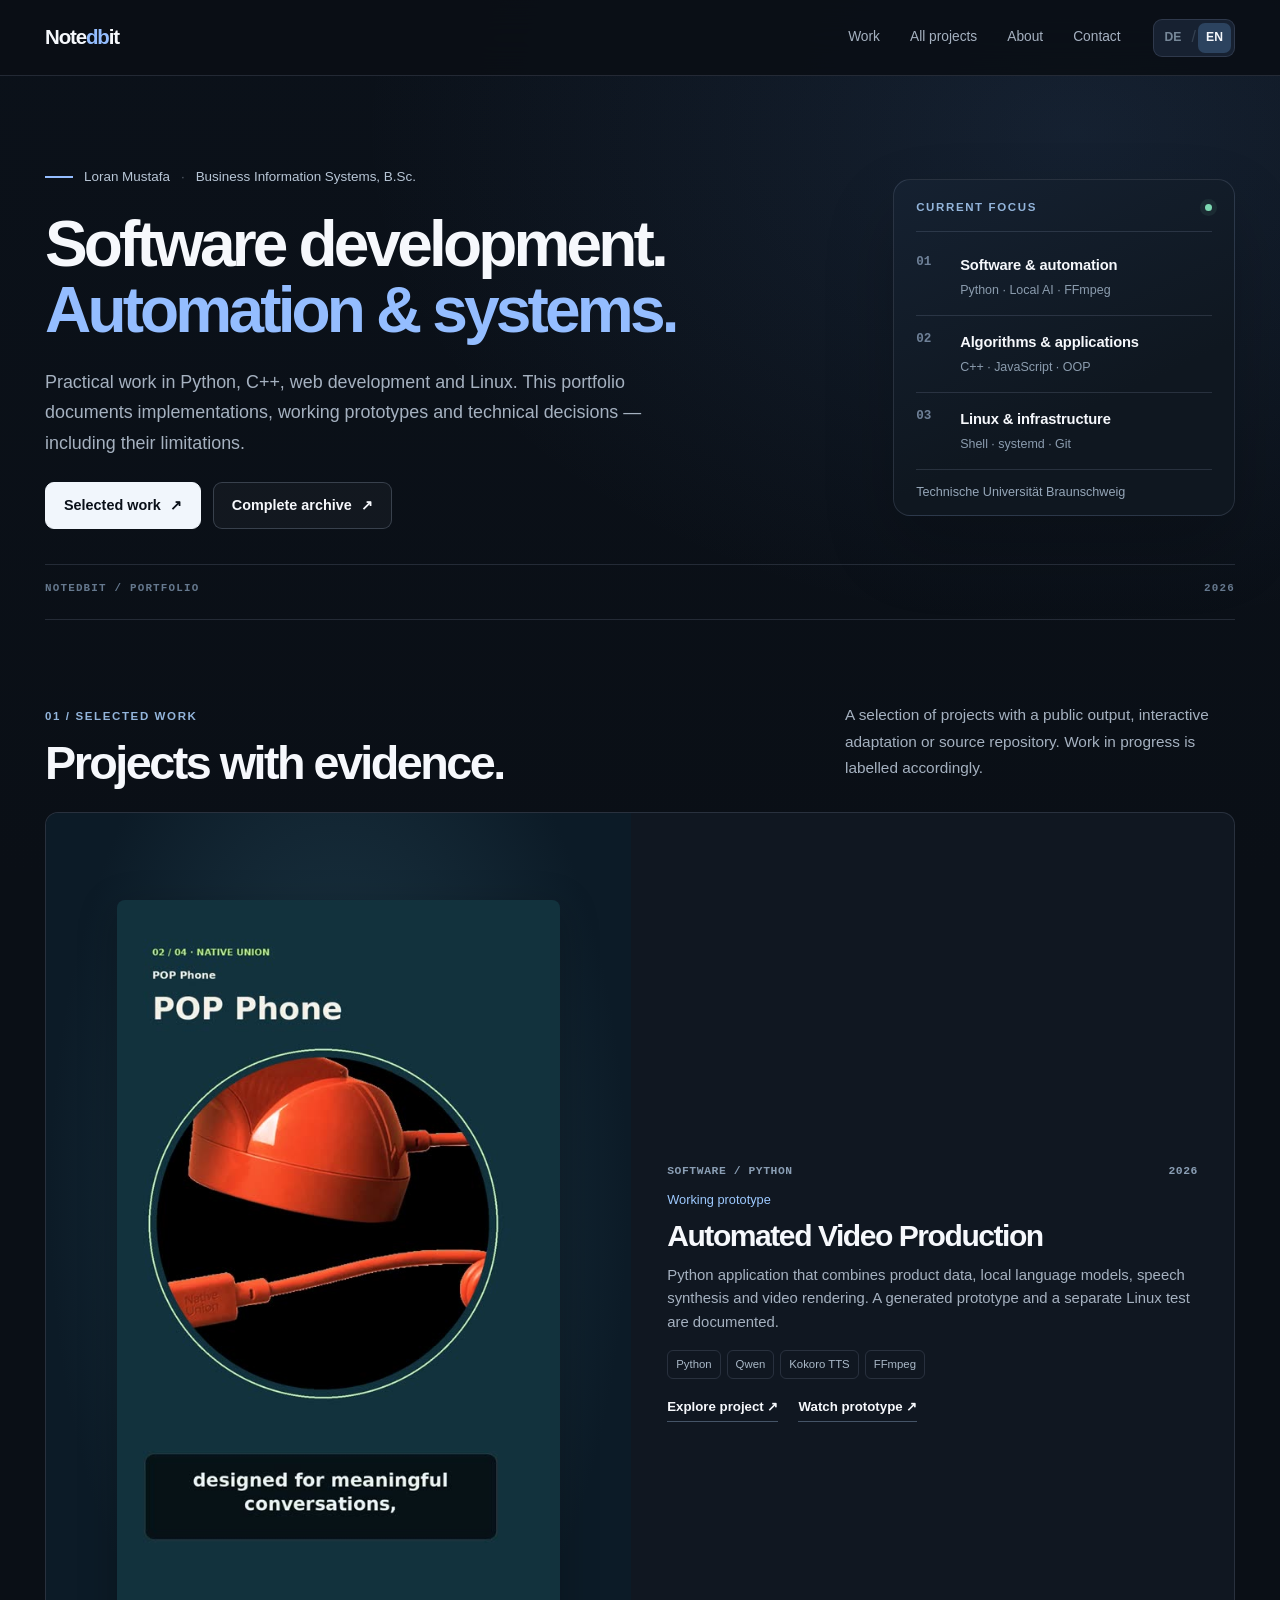
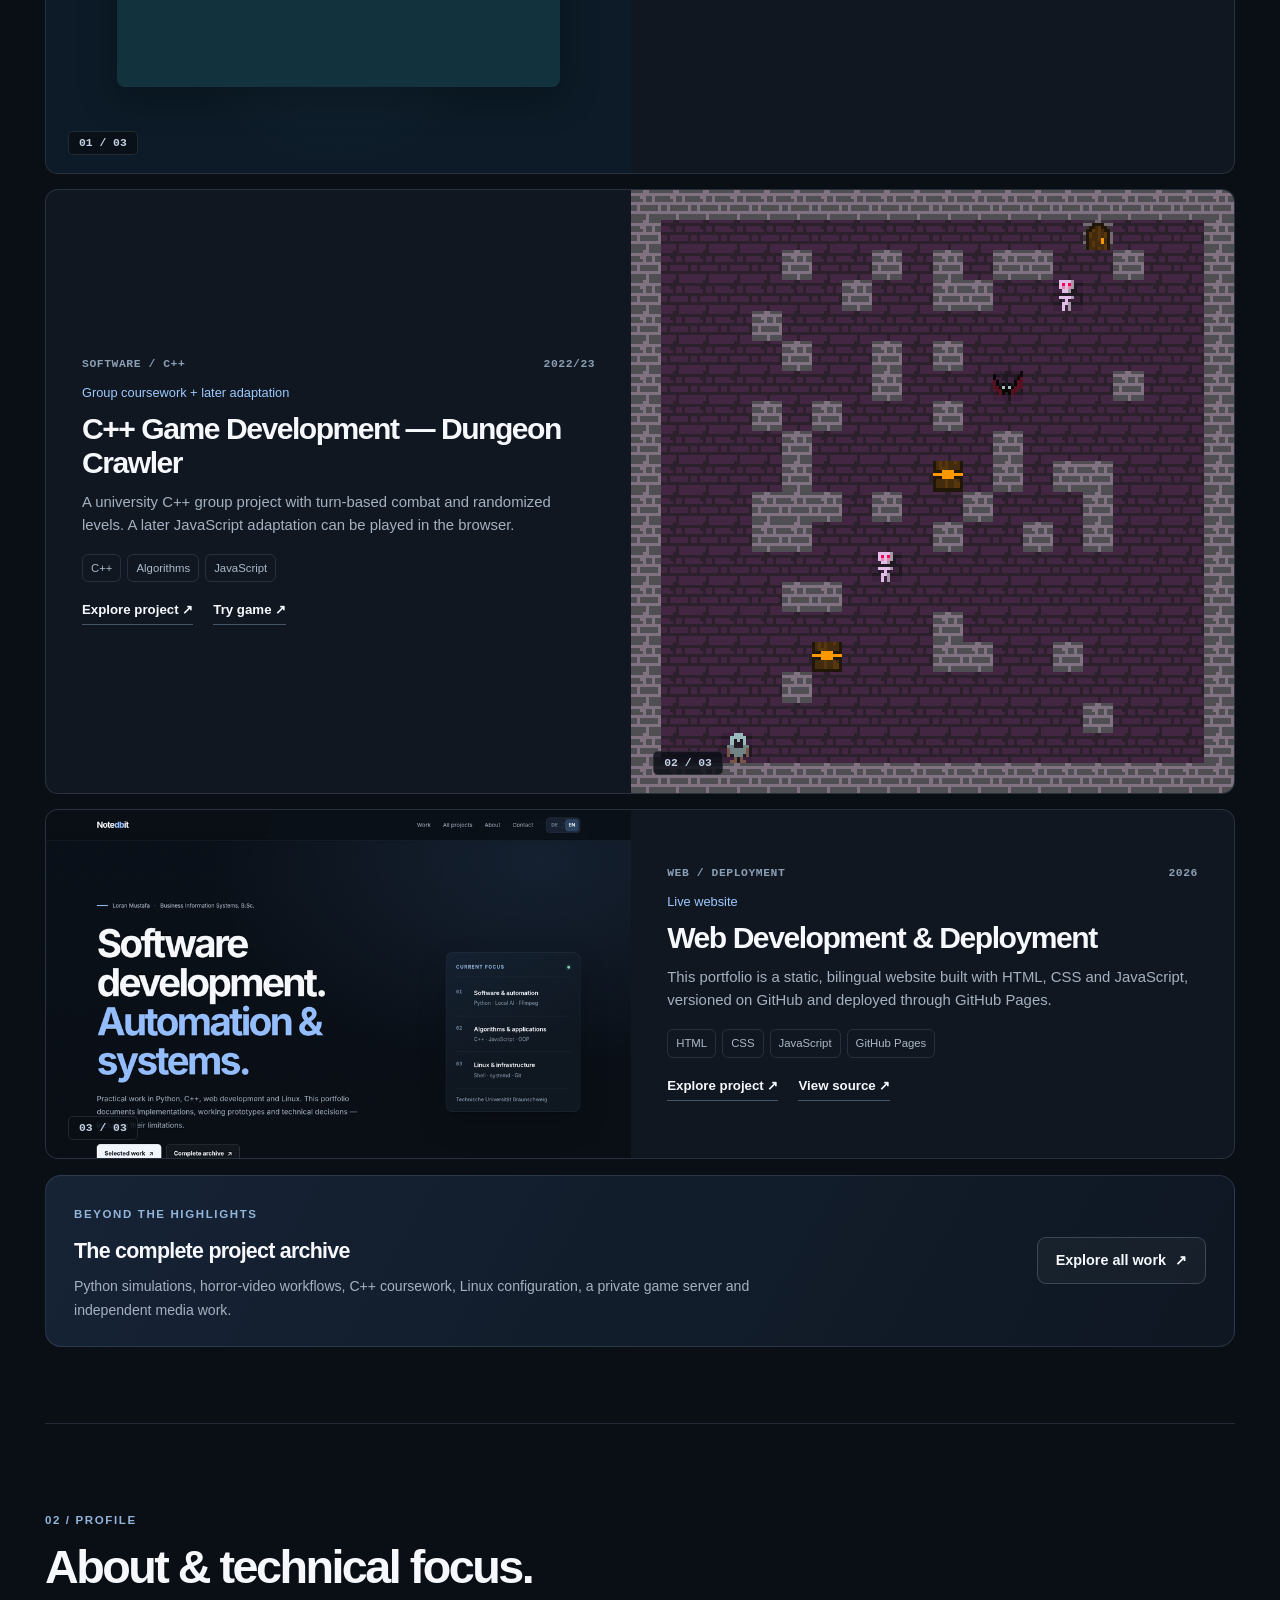
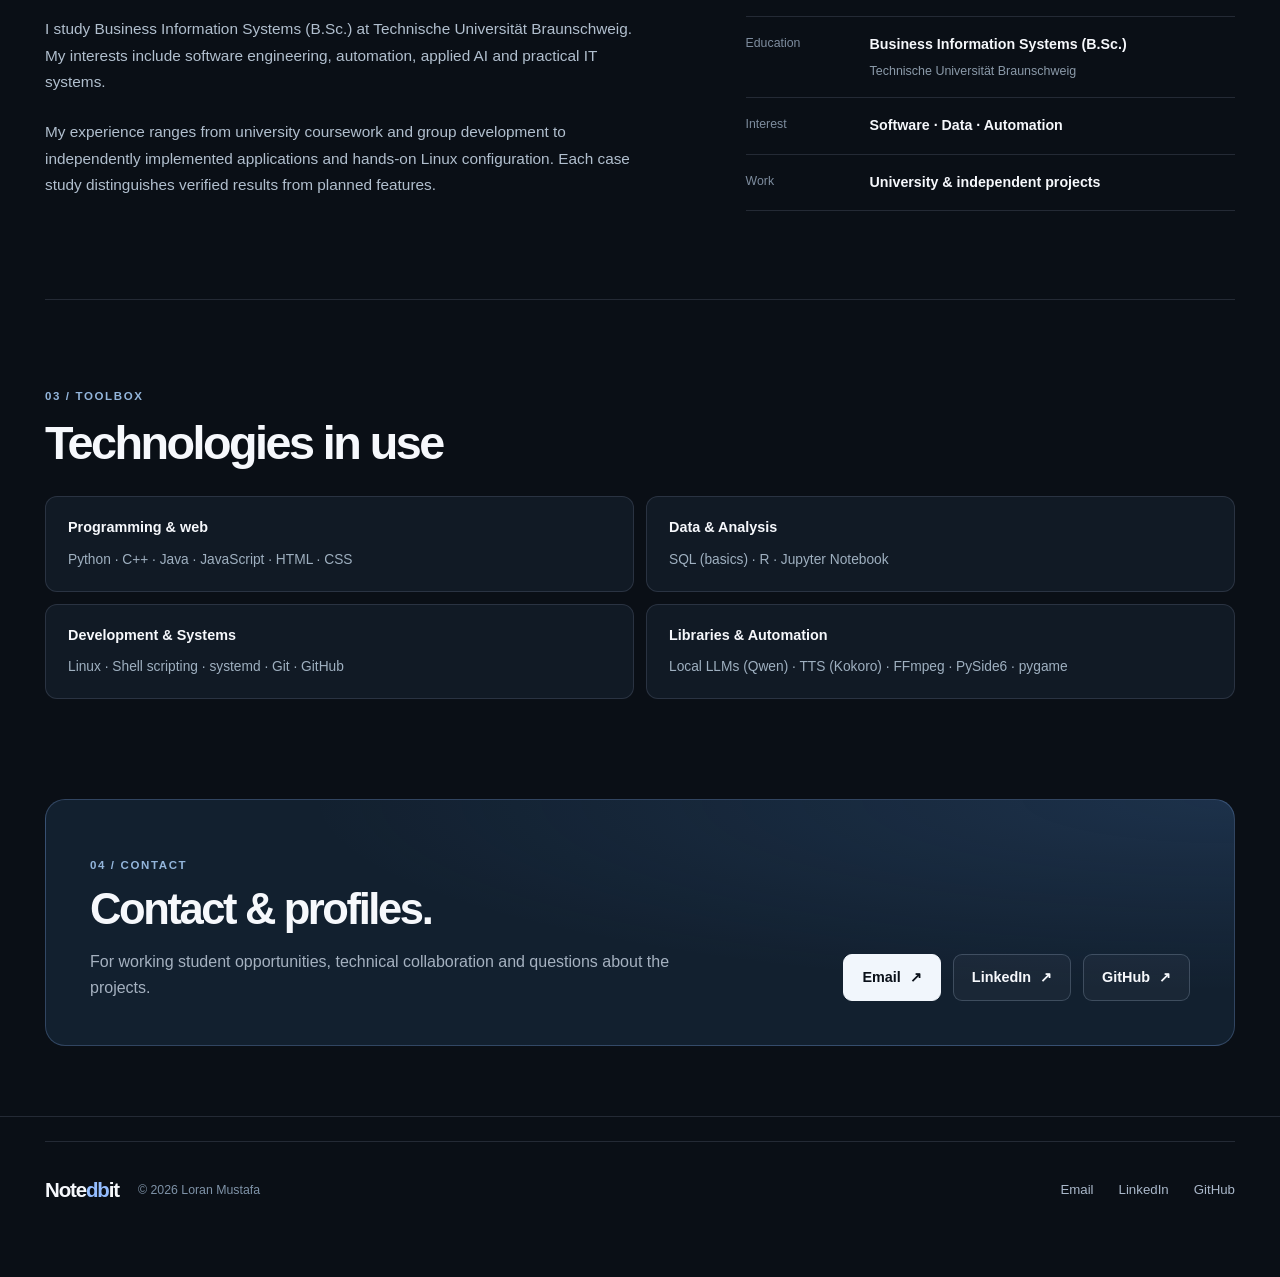
==== commit 98993273: "Add files via upload" ====
--- a/index.html
+++ b/index.html
@@ -1,6 +1,7 @@
-<!doctype html><html lang="en"><head><meta charset="utf-8"><meta name="viewport" content="width=device-width,initial-scale=1"><title data-de="Loran Mustafa — Softwareentwicklung &amp; Automatisierung | Notedbit">Loran Mustafa — Software Development &amp; Automation | Notedbit</title><meta name="description" content="Technical portfolio by Loran Mustafa: Python applications, C++, web development and Linux automation, with demonstrations and documented project scope." data-content-de="Technisches Portfolio von Loran Mustafa: Python-Anwendungen, C++, Webentwicklung und Linux-Automatisierung mit Demos und dokumentiertem Projektumfang."><meta name="theme-color" content="#0a1018"><link rel="canonical" href="https://notedbit.com/"><meta property="og:type" content="website"><meta property="og:title" content="Loran Mustafa — Software Development &amp; Automation | Notedbit" data-content-de="Loran Mustafa — Softwareentwicklung &amp; Automatisierung | Notedbit"><meta property="og:description" content="Technical portfolio by Loran Mustafa: Python applications, C++, web development and Linux automation, with demonstrations and documented project scope." data-content-de="Technisches Portfolio von Loran Mustafa: Python-Anwendungen, C++, Webentwicklung und Linux-Automatisierung mit Demos und dokumentiertem Projektumfang."><meta property="og:url" content="https://notedbit.com/"><meta property="og:image" content="https://notedbit.com/assets/og-preview.png"><link rel="icon" type="image/svg+xml" href="assets/favicon.svg"><link rel="stylesheet" href="style.css"><script src="language.js" defer></script><script src="script.js" defer></script></head><body><a class="skip-link" href="#main-content"><span  data-de="Zum Inhalt springen" >Skip to content</span></a><header class="site-header" data-header><div class="nav-shell shell"><a class="brand wordmark" href="index.html" aria-label="Notedbit home"><span>Note</span><span class="wordmark-db">db</span><span>it</span></a><button class="nav-toggle" type="button" aria-expanded="false" aria-controls="primary-nav" aria-label="Open navigation" data-nav-toggle><span></span><span></span></button><nav class="site-nav" id="primary-nav" aria-label="Primary navigation"><a href="index.html#work"><span  data-de="Arbeiten" >Work</span></a><a href="projects/"><span  data-de="Alle Projekte" >All projects</span></a><a href="index.html#about"><span  data-de="Über mich" >About</span></a><a href="index.html#contact"><span  data-de="Kontakt" >Contact</span></a></nav><div class="language-switch" role="group" aria-label="Sprache / Language" data-language-switch><button type="button" data-lang="de" lang="de" aria-label="Deutsch wählen" aria-pressed="false">DE</button><span aria-hidden="true">/</span><button type="button" data-lang="en" lang="en" aria-label="Choose English" aria-pressed="true">EN</button></div></div></header>
-<main id="main-content"><section class="new-hero shell"><div class="new-hero-main"><p class="hero-kicker"><span class="hero-kicker-line"></span> Loran Mustafa <span class="hero-kicker-dot">·</span> <span  data-de="Wirtschaftsinformatik, B.Sc." >Business Information Systems, B.Sc.</span></p><h1><span  data-de="Softwareentwicklung." >Software development.</span><span class="new-hero-accent"><span  data-de="Automatisierung &amp; Systeme." >Automation &amp; systems.</span></span></h1><p class="new-hero-lead"><span  data-de="Praktische Arbeiten mit Python, C++, Webentwicklung und Linux. Dieses Portfolio dokumentiert Implementierungen, funktionsfähige Prototypen und technische Entscheidungen – einschließlich ihrer Grenzen." >Practical work in Python, C++, web development and Linux. This portfolio documents implementations, working prototypes and technical decisions — including their limitations.</span></p><div class="hero-actions"><a class="button button-primary" href="#work"><span  data-de="Ausgewählte Arbeiten" >Selected work</span><span aria-hidden="true">↗</span></a><a class="button button-secondary" href="projects/"><span  data-de="Vollständiges Archiv" >Complete archive</span><span aria-hidden="true">↗</span></a></div></div><aside class="new-hero-aside" aria-label="Project focus"><div class="aside-top"><span class="micro-label"><span  data-de="SCHWERPUNKTE" >CURRENT FOCUS</span></span><span class="status-light"></span></div><div class="aside-item"><span>01</span><div><b><span  data-de="Software &amp; Automatisierung" >Software &amp; automation</span></b><small>Python · Local AI · FFmpeg</small></div></div><div class="aside-item"><span>02</span><div><b><span  data-de="Algorithmen &amp; Anwendungen" >Algorithms &amp; applications</span></b><small>C++ · JavaScript · OOP</small></div></div><div class="aside-item"><span>03</span><div><b><span  data-de="Linux &amp; Infrastruktur" >Linux &amp; infrastructure</span></b><small>Shell · systemd · Git</small></div></div><div class="aside-note"><span  data-de="Technische Universität Braunschweig" >Technische Universität Braunschweig</span></div></aside><div class="hero-index">NOTEDBIT / PORTFOLIO <span>2026</span></div></section>
-<section class="work-section shell" id="work"><div class="editorial-heading"><div><p class="micro-label">01 / <span  data-de="AUSGEWÄHLTE ARBEITEN" >SELECTED WORK</span></p><h2><span  data-de="Projekte mit Nachweisen." >Projects with evidence.</span></h2></div><p><span  data-de="Eine Auswahl mit öffentlichem Ergebnis, spielbarer Adaption oder Quellcode. Entwicklungsstände werden ausdrücklich kenntlich gemacht." >A selection of projects with a public output, interactive adaptation or source repository. Work in progress is labelled accordingly.</span></p></div><div class="feature-list"><article class="feature-row feature-row--video"><div class="feature-media"><a href="projects/trendingtrove.html" aria-label="Automated Product Video Generation"><img src="assets/trending-trove-poster.jpg" alt="Frame from a generated product video prototype" data-alt-de="Einzelbild aus einem generierten Produktvideo-Prototyp" loading="eager"></a><span class="feature-media-index">01 / 03</span></div><div class="feature-info"><div class="feature-meta"><span>SOFTWARE / PYTHON</span><span>2026</span></div><p class="feature-state"><span  data-de="Funktionsfähiger Prototyp" >Working prototype</span></p><h3><a href="projects/trendingtrove.html"><span  data-de="Automatisierte Produktvideogenerierung" >Automated Product Video Generation</span></a></h3><p class="feature-description"><span  data-de="Python-Anwendung zur Verbindung von Produktdaten, lokalen Sprachmodellen, Sprachsynthese und Videorendering. Ein Prototyp-Video und ein separater Linux-Testlauf sind dokumentiert." >Python application that combines product data, local language models, speech synthesis and video rendering. A generated prototype and a separate Linux test are documented.</span></p><div class="feature-tags"><span>Python</span><span>Qwen</span><span>Kokoro TTS</span><span>FFmpeg</span></div><div class="feature-actions"><a href="projects/trendingtrove.html"><span  data-de="Fallstudie ansehen" >Read case study</span> <span aria-hidden="true">↗</span></a><a href="projects/trendingtrove.html#sample"><span  data-de="Prototyp ansehen" >View prototype</span> <span aria-hidden="true">↗</span></a></div></div></article><article class="feature-row feature-row--game"><div class="feature-media"><a href="projects/dungeoncrawler.html" aria-label="C++ Game Development — Dungeon Crawler"><img src="assets/dungeoncrawler-preview.png" alt="Original pixel-art assets of Dungeon Crawler" data-alt-de="Original-Pixelgrafiken des Dungeon Crawlers" loading="eager"></a><span class="feature-media-index">02 / 03</span></div><div class="feature-info"><div class="feature-meta"><span>SOFTWARE / C++</span><span>2022/23</span></div><p class="feature-state"><span  data-de="Gruppenarbeit + spätere Adaption" >Group coursework + later adaptation</span></p><h3><a href="projects/dungeoncrawler.html"><span  data-de="C++-Spieleentwicklung — Dungeon Crawler" >C++ Game Development — Dungeon Crawler</span></a></h3><p class="feature-description"><span  data-de="Universitäres C++-Gruppenprojekt mit rundenbasiertem Kampfsystem und generierten Leveln. Eine spätere JavaScript-Adaption ist direkt im Browser spielbar." >A university C++ group project with turn-based combat and randomized levels. A later JavaScript adaptation can be played in the browser.</span></p><div class="feature-tags"><span>C++</span><span>Algorithms</span><span>JavaScript</span></div><div class="feature-actions"><a href="projects/dungeoncrawler.html"><span  data-de="Fallstudie ansehen" >Read case study</span> <span aria-hidden="true">↗</span></a><a href="games/dungeoncrawler/"><span  data-de="Adaption spielen" >Play adaptation</span> <span aria-hidden="true">↗</span></a></div></div></article><article class="feature-row feature-row--site"><div class="feature-media"><a href="projects/web-development.html" aria-label="Web Development &amp; Deployment"><img src="assets/notedbit-site-preview.png" alt="Screenshot of the Notedbit portfolio website" data-alt-de="Screenshot der Notedbit-Portfolio-Website" loading="eager"></a><span class="feature-media-index">03 / 03</span></div><div class="feature-info"><div class="feature-meta"><span>WEB / DEPLOYMENT</span><span>2026</span></div><p class="feature-state"><span  data-de="Veröffentlichte Website" >Live website</span></p><h3><a href="projects/web-development.html"><span  data-de="Webentwicklung &amp; Bereitstellung" >Web Development &amp; Deployment</span></a></h3><p class="feature-description"><span  data-de="Dieses Portfolio ist eine statische, zweisprachige Website mit HTML, CSS und JavaScript, versioniert auf GitHub und über GitHub Pages bereitgestellt." >This portfolio is a static, bilingual website built with HTML, CSS and JavaScript, versioned on GitHub and deployed through GitHub Pages.</span></p><div class="feature-tags"><span>HTML</span><span>CSS</span><span>JavaScript</span><span>GitHub Pages</span></div><div class="feature-actions"><a href="projects/web-development.html"><span  data-de="Fallstudie ansehen" >Read case study</span> <span aria-hidden="true">↗</span></a><a href="https://github.com/NotedBit/notedbit" target="_blank" rel="noopener noreferrer"><span  data-de="Quellcode" >View source</span> <span aria-hidden="true">↗</span></a></div></div></article></div><div class="archive-teaser"><div><span class="micro-label"><span  data-de="WEITERE ARBEITEN" >BEYOND THE HIGHLIGHTS</span></span><h3><span  data-de="Das vollständige Projektarchiv" >The complete project archive</span></h3><p><span  data-de="Python-Simulationen, Horrorvideo-Workflows, C++-Studienarbeiten, Linux-Konfiguration, ein privater Gameserver und eigenständige Medienprojekte." >Python simulations, horror-video workflows, C++ coursework, Linux configuration, a private game server and independent media work.</span></p></div><a class="button button-secondary" href="projects/"><span  data-de="Alle Arbeiten ansehen" >Explore all work</span><span aria-hidden="true">↗</span></a></div></section>
-<section class="profile-section shell" id="about"><div class="editorial-heading"><div><p class="micro-label">02 / <span  data-de="PROFIL" >PROFILE</span></p><h2><span  data-de="Über mich &amp; Fachliches." >About &amp; technical focus.</span></h2></div></div><div class="profile-columns"><div class="profile-copy"><p><span  data-de="Ich studiere Wirtschaftsinformatik (B.Sc.) an der Technischen Universität Braunschweig. Meine Interessen liegen in Softwareentwicklung, Automatisierung, angewandter KI und praktischen IT-Systemen." >I study Business Information Systems (B.Sc.) at Technische Universität Braunschweig. My interests include software engineering, automation, applied AI and practical IT systems.</span></p><p><span  data-de="Meine Erfahrungen reichen von Studien- und Gruppenprojekten über eigenständig entwickelte Anwendungen bis zur praktischen Linux-Konfiguration. Die Fallstudien trennen überprüfte Ergebnisse von geplanten Funktionen." >My experience ranges from university coursework and group development to independently implemented applications and hands-on Linux configuration. Each case study distinguishes verified results from planned features.</span></p></div><div class="profile-facts"><div><span><span  data-de="Studium" >Education</span></span><b><span  data-de="Wirtschaftsinformatik (B.Sc.)" >Business Information Systems (B.Sc.)</span></b><small>Technische Universität Braunschweig</small></div><div><span><span  data-de="Interesse" >Interest</span></span><b><span  data-de="Software · Daten · Automatisierung" >Software · Data · Automation</span></b></div><div><span><span  data-de="Praxis" >Work</span></span><b><span  data-de="Studien- und Eigenprojekte" >University &amp; independent projects</span></b></div></div></div></section>
-<section class="skills-section shell" id="skills"><div class="skills-heading"><p class="micro-label">03 / <span  data-de="WERKZEUGE" >TOOLBOX</span></p><h2><span  data-de="Eingesetzte Technologien" >Technologies in use</span></h2></div><div class="skills-board"><div><h3><span  data-de="Programmierung &amp; Web" >Programming &amp; web</span></h3><p>Python · C++ · Java · JavaScript · HTML · CSS</p></div><div><h3><span  data-de="Datengrundlagen" >Data fundamentals</span></h3><p>SQL (<span  data-de="Grundlagen" >basics</span>) · R</p></div><div><h3><span  data-de="Systeme &amp; Werkzeuge" >Systems &amp; tools</span></h3><p>Linux · Shell · systemd · Git · GitHub</p></div><div><h3><span  data-de="Projekttechnologien" >Project technologies</span></h3><p>Qwen · Kokoro TTS · FFmpeg · PySide6 · pygame</p></div></div></section>
-<section class="contact-section shell" id="contact"><div class="contact-panel"><div><p class="micro-label">04 / <span  data-de="KONTAKT" >CONTACT</span></p><h2><span  data-de="Kontakt &amp; Profile." >Contact &amp; profiles.</span></h2><p><span  data-de="Für Werkstudententätigkeiten, technische Zusammenarbeit und Fragen zu den Projekten." >For working student opportunities, technical collaboration and questions about the projects.</span></p></div><div class="contact-actions"><a class="button button-primary" href="mailto:loran@notedbit.com"><span  data-de="E-Mail" >Email</span><span aria-hidden="true">↗</span></a><a class="button button-secondary" href="https://www.linkedin.com/in/loran-mustafa"><span  data-de="LinkedIn" >LinkedIn</span><span aria-hidden="true">↗</span></a><a class="button button-secondary" href="https://github.com/notedbit"><span  data-de="GitHub" >GitHub</span><span aria-hidden="true">↗</span></a></div></div></section></main><footer class="site-footer portfolio-footer"><div class="footer-shell shell"><div class="footer-identity"><a class="brand wordmark" href="index.html" aria-label="Notedbit home"><span>Note</span><span class="wordmark-db">db</span><span>it</span></a><p>© <span data-year>2026</span> Loran Mustafa</p></div><div class="footer-meta"><a href="mailto:loran@notedbit.com">Email</a><a href="https://www.linkedin.com/in/loran-mustafa" target="_blank" rel="noopener noreferrer">LinkedIn</a><a href="https://github.com/notedbit" target="_blank" rel="noopener noreferrer">GitHub</a></div></div></footer></body></html>+<!DOCTYPE html>
+<html lang="en"><head><meta charset="utf-8"/><meta content="width=device-width,initial-scale=1" name="viewport"/><title data-de="Loran Mustafa — Softwareentwicklung &amp; Automatisierung | Notedbit">Loran Mustafa — Software Development &amp; Automation | Notedbit</title><meta content="Technical portfolio by Loran Mustafa: Python applications, C++, web development and Linux automation, with demonstrations and documented project scope." data-content-de="Technisches Portfolio von Loran Mustafa: Python-Anwendungen, C++, Webentwicklung und Linux-Automatisierung mit Demos und dokumentiertem Projektumfang." name="description"/><meta content="#0a1018" name="theme-color"/><link href="https://notedbit.com/" rel="canonical"/><meta content="website" property="og:type"/><meta content="Loran Mustafa — Software Development &amp; Automation | Notedbit" data-content-de="Loran Mustafa — Softwareentwicklung &amp; Automatisierung | Notedbit" property="og:title"/><meta content="Technical portfolio by Loran Mustafa: Python applications, C++, web development and Linux automation, with demonstrations and documented project scope." data-content-de="Technisches Portfolio von Loran Mustafa: Python-Anwendungen, C++, Webentwicklung und Linux-Automatisierung mit Demos und dokumentiertem Projektumfang." property="og:description"/><meta content="https://notedbit.com/" property="og:url"/><meta content="https://notedbit.com/assets/og-preview.png" property="og:image"/><link href="assets/favicon.svg" rel="icon" type="image/svg+xml"/><link href="style.css" rel="stylesheet"/><script defer="" src="language.js"></script><script defer="" src="script.js"></script></head><body><a class="skip-link" href="#main-content"><span data-de="Zum Inhalt springen">Skip to content</span></a><header class="site-header" data-header=""><div class="nav-shell shell"><a aria-label="Notedbit home" class="brand wordmark" href="index.html"><span>Note</span><span class="wordmark-db">db</span><span>it</span></a><button aria-controls="primary-nav" aria-expanded="false" aria-label="Open navigation" class="nav-toggle" data-nav-toggle="" type="button"><span></span><span></span></button><nav aria-label="Primary navigation" class="site-nav" id="primary-nav"><a href="index.html#work"><span data-de="Arbeiten">Work</span></a><a href="projects/"><span data-de="Alle Projekte">All projects</span></a><a href="index.html#about"><span data-de="Über mich">About</span></a><a href="index.html#contact"><span data-de="Kontakt">Contact</span></a></nav><div aria-label="Sprache / Language" class="language-switch" data-language-switch="" role="group"><button aria-label="Deutsch wählen" aria-pressed="false" data-lang="de" lang="de" type="button">DE</button><span aria-hidden="true">/</span><button aria-label="Choose English" aria-pressed="true" data-lang="en" lang="en" type="button">EN</button></div></div></header>
+<main id="main-content"><section class="new-hero shell"><div class="new-hero-main"><p class="hero-kicker"><span class="hero-kicker-line"></span> Loran Mustafa <span class="hero-kicker-dot">·</span> <span data-de="Wirtschaftsinformatik, B.Sc.">Business Information Systems, B.Sc.</span></p><h1><span data-de="Softwareentwicklung.">Software development.</span><span class="new-hero-accent"><span data-de="Automatisierung &amp; Systeme.">Automation &amp; systems.</span></span></h1><p class="new-hero-lead"><span data-de="Praktische Arbeiten mit Python, C++, Webentwicklung und Linux. Dieses Portfolio dokumentiert Implementierungen, funktionsfähige Prototypen und technische Entscheidungen – einschließlich ihrer Grenzen.">Practical work in Python, C++, web development and Linux. This portfolio documents implementations, working prototypes and technical decisions — including their limitations.</span></p><div class="hero-actions"><a class="button button-primary" href="#work"><span data-de="Ausgewählte Arbeiten">Selected work</span><span aria-hidden="true">↗</span></a><a class="button button-secondary" href="projects/"><span data-de="Vollständiges Archiv">Complete archive</span><span aria-hidden="true">↗</span></a></div></div><aside aria-label="Project focus" class="new-hero-aside"><div class="aside-top"><span class="micro-label"><span data-de="SCHWERPUNKTE">CURRENT FOCUS</span></span><span class="status-light"></span></div><div class="aside-item"><span>01</span><div><b><span data-de="Software &amp; Automatisierung">Software &amp; automation</span></b><small>Python · Local AI · FFmpeg</small></div></div><div class="aside-item"><span>02</span><div><b><span data-de="Algorithmen &amp; Anwendungen">Algorithms &amp; applications</span></b><small>C++ · JavaScript · OOP</small></div></div><div class="aside-item"><span>03</span><div><b><span data-de="Linux &amp; Infrastruktur">Linux &amp; infrastructure</span></b><small>Shell · systemd · Git</small></div></div><div class="aside-note"><span data-de="Technische Universität Braunschweig">Technische Universität Braunschweig</span></div></aside><div class="hero-index">NOTEDBIT / PORTFOLIO <span>2026</span></div></section>
+<section class="work-section shell" id="work"><div class="editorial-heading"><div><p class="micro-label">01 / <span data-de="AUSGEWÄHLTE ARBEITEN">SELECTED WORK</span></p><h2><span data-de="Projekte mit Nachweisen.">Projects with evidence.</span></h2></div><p><span data-de="Eine Auswahl mit öffentlichem Ergebnis, spielbarer Adaption oder Quellcode. Entwicklungsstände werden ausdrücklich kenntlich gemacht.">A selection of projects with a public output, interactive adaptation or source repository. Work in progress is labelled accordingly.</span></p></div><div class="feature-list"><article class="feature-row feature-row--video"><div class="feature-media"><a aria-label="Automated Product Video Generation" href="projects/#video"><img alt="Frame from a generated product video prototype" data-alt-de="Einzelbild aus einem generierten Produktvideo-Prototyp" loading="eager" src="assets/trending-trove-poster.jpg"/></a><span class="feature-media-index">01 / 03</span></div><div class="feature-info"><div class="feature-meta"><span>SOFTWARE / PYTHON</span><span>2026</span></div><p class="feature-state"><span data-de="Funktionsfähiger Prototyp">Working prototype</span></p><h3><a href="projects/#video"><span data-de="Automatisierte Videoproduktion">Automated Video Production</span></a></h3><p class="feature-description"><span data-de="Python-Anwendung zur Verbindung von Produktdaten, lokalen Sprachmodellen, Sprachsynthese und Videorendering. Ein Prototyp-Video und ein separater Linux-Testlauf sind dokumentiert.">Python application that combines product data, local language models, speech synthesis and video rendering. A generated prototype and a separate Linux test are documented.</span></p><div class="feature-tags"><span>Python</span><span>Qwen</span><span>Kokoro TTS</span><span>FFmpeg</span></div><div class="feature-actions"><a href="projects/#video"><span data-de="Projekt ansehen">Explore project</span> <span aria-hidden="true">↗</span></a><a href="projects/#video"><span data-de="Prototyp ansehen">Watch prototype</span> <span aria-hidden="true">↗</span></a></div></div></article><article class="feature-row feature-row--game"><div class="feature-media"><a aria-label="C++ Game Development — Dungeon Crawler" href="projects/#dungeon"><img alt="Original pixel-art assets of Dungeon Crawler" data-alt-de="Original-Pixelgrafiken des Dungeon Crawlers" loading="eager" src="assets/dungeoncrawler-preview.png"/></a><span class="feature-media-index">02 / 03</span></div><div class="feature-info"><div class="feature-meta"><span>SOFTWARE / C++</span><span>2022/23</span></div><p class="feature-state"><span data-de="Gruppenarbeit + spätere Adaption">Group coursework + later adaptation</span></p><h3><a href="projects/#dungeon"><span data-de="C++-Spieleentwicklung — Dungeon Crawler">C++ Game Development — Dungeon Crawler</span></a></h3><p class="feature-description"><span data-de="Universitäres C++-Gruppenprojekt mit rundenbasiertem Kampfsystem und generierten Leveln. Eine spätere JavaScript-Adaption ist direkt im Browser spielbar.">A university C++ group project with turn-based combat and randomized levels. A later JavaScript adaptation can be played in the browser.</span></p><div class="feature-tags"><span>C++</span><span>Algorithms</span><span>JavaScript</span></div><div class="feature-actions"><a href="projects/#dungeon"><span data-de="Projekt ansehen">Explore project</span> <span aria-hidden="true">↗</span></a><a href="projects/#dungeon"><span data-de="Spiel ausprobieren">Try game</span> <span aria-hidden="true">↗</span></a></div></div></article><article class="feature-row feature-row--site"><div class="feature-media"><a aria-label="Web Development &amp; Deployment" href="projects/#website"><img alt="Screenshot of the Notedbit portfolio website" data-alt-de="Screenshot der Notedbit-Portfolio-Website" loading="eager" src="assets/notedbit-site-preview.png"/></a><span class="feature-media-index">03 / 03</span></div><div class="feature-info"><div class="feature-meta"><span>WEB / DEPLOYMENT</span><span>2026</span></div><p class="feature-state"><span data-de="Veröffentlichte Website">Live website</span></p><h3><a href="projects/#website"><span data-de="Webentwicklung &amp; Bereitstellung">Web Development &amp; Deployment</span></a></h3><p class="feature-description"><span data-de="Dieses Portfolio ist eine statische, zweisprachige Website mit HTML, CSS und JavaScript, versioniert auf GitHub und über GitHub Pages bereitgestellt.">This portfolio is a static, bilingual website built with HTML, CSS and JavaScript, versioned on GitHub and deployed through GitHub Pages.</span></p><div class="feature-tags"><span>HTML</span><span>CSS</span><span>JavaScript</span><span>GitHub Pages</span></div><div class="feature-actions"><a href="projects/#website"><span data-de="Projekt ansehen">Explore project</span> <span aria-hidden="true">↗</span></a><a href="https://github.com/NotedBit/notedbit" rel="noopener noreferrer" target="_blank"><span data-de="Quellcode">View source</span> <span aria-hidden="true">↗</span></a></div></div></article></div><div class="archive-teaser"><div><span class="micro-label"><span data-de="WEITERE ARBEITEN">BEYOND THE HIGHLIGHTS</span></span><h3><span data-de="Das vollständige Projektarchiv">The complete project archive</span></h3><p><span data-de="Python-Simulationen, Horrorvideo-Workflows, C++-Studienarbeiten, Linux-Konfiguration, ein privater Gameserver und eigenständige Medienprojekte.">Python simulations, horror-video workflows, C++ coursework, Linux configuration, a private game server and independent media work.</span></p></div><a class="button button-secondary" href="projects/"><span data-de="Alle Arbeiten ansehen">Explore all work</span><span aria-hidden="true">↗</span></a></div></section>
+<section class="profile-section shell" id="about"><div class="editorial-heading"><div><p class="micro-label">02 / <span data-de="PROFIL">PROFILE</span></p><h2><span data-de="Über mich &amp; Fachliches.">About &amp; technical focus.</span></h2></div></div><div class="profile-columns"><div class="profile-copy"><p><span data-de="Ich studiere Wirtschaftsinformatik (B.Sc.) an der Technischen Universität Braunschweig. Meine Interessen liegen in Softwareentwicklung, Automatisierung, angewandter KI und praktischen IT-Systemen.">I study Business Information Systems (B.Sc.) at Technische Universität Braunschweig. My interests include software engineering, automation, applied AI and practical IT systems.</span></p><p><span data-de="Meine Erfahrungen reichen von Studien- und Gruppenprojekten über eigenständig entwickelte Anwendungen bis zur praktischen Linux-Konfiguration. Die Fallstudien trennen überprüfte Ergebnisse von geplanten Funktionen.">My experience ranges from university coursework and group development to independently implemented applications and hands-on Linux configuration. Each case study distinguishes verified results from planned features.</span></p></div><div class="profile-facts"><div><span><span data-de="Studium">Education</span></span><b><span data-de="Wirtschaftsinformatik (B.Sc.)">Business Information Systems (B.Sc.)</span></b><small>Technische Universität Braunschweig</small></div><div><span><span data-de="Interesse">Interest</span></span><b><span data-de="Software · Daten · Automatisierung">Software · Data · Automation</span></b></div><div><span><span data-de="Praxis">Work</span></span><b><span data-de="Studien- und Eigenprojekte">University &amp; independent projects</span></b></div></div></div></section>
+<section class="skills-section shell" id="skills"><div class="skills-heading"><p class="micro-label">03 / <span data-de="WERKZEUGE">TOOLBOX</span></p><h2><span data-de="Eingesetzte Technologien">Technologies in use</span></h2></div><div class="skills-board"><div><h3><span data-de="Programmierung &amp; Web">Programming &amp; web</span></h3><p>Python · C++ · Java · JavaScript · HTML · CSS</p></div><div><h3><span data-de="Daten &amp; Analyse">Data &amp; Analysis</span></h3><p>SQL (<span data-de="Grundlagen">basics</span>) · R · Jupyter Notebook</p></div><div><h3><span data-de="Entwicklung &amp; Systeme">Development &amp; Systems</span></h3><p data-de="Linux · Shell-Skripte · systemd · Git · GitHub">Linux · Shell scripting · systemd · Git · GitHub</p></div><div><h3><span data-de="Bibliotheken &amp; Automatisierung">Libraries &amp; Automation</span></h3><p data-de="Lokale LLMs (Qwen) · Sprachsynthese (Kokoro) · FFmpeg · PySide6 · pygame">Local LLMs (Qwen) · TTS (Kokoro) · FFmpeg · PySide6 · pygame</p></div></div></section>
+<section class="contact-section shell" id="contact"><div class="contact-panel"><div><p class="micro-label">04 / <span data-de="KONTAKT">CONTACT</span></p><h2><span data-de="Kontakt &amp; Profile.">Contact &amp; profiles.</span></h2><p><span data-de="Für Werkstudententätigkeiten, technische Zusammenarbeit und Fragen zu den Projekten.">For working student opportunities, technical collaboration and questions about the projects.</span></p></div><div class="contact-actions"><a class="button button-primary" href="mailto:loran@notedbit.com"><span data-de="E-Mail">Email</span><span aria-hidden="true">↗</span></a><a class="button button-secondary" href="https://www.linkedin.com/in/loran-mustafa"><span data-de="LinkedIn">LinkedIn</span><span aria-hidden="true">↗</span></a><a class="button button-secondary" href="https://github.com/notedbit"><span data-de="GitHub">GitHub</span><span aria-hidden="true">↗</span></a></div></div></section></main><footer class="site-footer portfolio-footer"><div class="footer-shell shell"><div class="footer-identity"><a aria-label="Notedbit home" class="brand wordmark" href="index.html"><span>Note</span><span class="wordmark-db">db</span><span>it</span></a><p>© <span data-year="">2026</span> Loran Mustafa</p></div><div class="footer-meta"><a href="mailto:loran@notedbit.com">Email</a><a href="https://www.linkedin.com/in/loran-mustafa" rel="noopener noreferrer" target="_blank">LinkedIn</a><a href="https://github.com/notedbit" rel="noopener noreferrer" target="_blank">GitHub</a></div></div></footer></body></html>
--- a/style.css
+++ b/style.css
@@ -2664,3 +2664,144 @@
 @media(prefers-reduced-motion:reduce) {
  .feature-row,.new-hero,.archive-record {animation:none!important;transition:none!important;}
 }
+
+/* -------------------------------------------------------------
+   Compact portfolio / in-page project archive (November 2026)
+   Keep detailed documents available; make the normal browsing
+   experience a single interactive, accessible archive view.
+-------------------------------------------------------------- */
+
+/* More usable information density without replacing the dark design. */
+.new-hero { padding-top: clamp(52px, 7vw, 90px); padding-bottom: clamp(58px, 7vw, 92px); column-gap: clamp(32px, 5vw, 70px); }
+.new-hero h1 { font-size: clamp(2.85rem, 5vw, 5.1rem); line-height: 1.04; letter-spacing: -.06em; }
+.new-hero-lead { margin-top: 23px; line-height: 1.7; }
+.new-hero .hero-actions { margin-top: 24px; }
+.hero-kicker { margin-bottom: 23px; }
+.new-hero-aside { padding: 18px 22px 12px; }
+.aside-item { padding: 14px 0; }
+.aside-note { padding-top: 12px; }
+.work-section,.profile-section,.skills-section { padding-block: clamp(48px, 6vw, 76px); }
+.editorial-heading { margin-bottom: 24px; }
+.editorial-heading h2,.skills-heading h2 { font-size: clamp(2rem, 3.65vw, 3.2rem); }
+.feature-list { gap: 15px; }
+.feature-row { min-height: 305px; border-radius: 13px; }
+.feature-media { min-height: 270px; }
+.feature-info { padding: clamp(23px, 3.1vw, 36px); }
+.feature-info h3 { font-size: clamp(1.55rem, 2.35vw, 2.2rem); margin-bottom: 11px; }
+.feature-state { margin-top: 12px; }
+.feature-description { line-height: 1.58; margin-bottom: 16px; }
+.feature-tags { margin-bottom: 17px; }
+.feature-actions { gap: 20px; }
+.archive-teaser { padding: 24px 28px; margin-top: 16px; }
+.archive-teaser h3 { font-size: 1.34rem; }
+.profile-copy p { font-size: .96rem; line-height: 1.72; }
+.skills-board > div { padding: 19px 22px; }
+.contact-section { padding-top: 24px; padding-bottom: 70px; }
+.contact-panel { padding: clamp(25px, 4vw, 44px); }
+.contact-panel h2 { font-size: clamp(2.1rem, 3.4vw, 3.3rem); }
+
+/* Tabs are category filters rather than navigation links. */
+.archive-lead { padding-top: clamp(40px, 5vw, 67px); padding-bottom: 18px; }
+.archive-lead .back-link { margin-bottom: 25px; }
+.archive-lead h1 { font-size: clamp(2.55rem, 4.35vw, 4rem); margin: 8px 0 13px; letter-spacing: -.053em; }
+.archive-lead > p:not(.micro-label):not(.archive-filter-feedback):not(.archive-control-hint) { font-size: .92rem; max-width: 800px; line-height: 1.62; margin-bottom: 23px; }
+.archive-controls { margin-top: 20px; gap: 14px; align-items: center; }
+.archive-search { max-width: 390px; min-height: 44px; padding: 0 12px; border-radius: 9px; }
+.archive-filters { display: flex; align-items: center; gap: 3px; padding: 4px; border: 1px solid #2a3a50; background: #101b29; border-radius: 10px; }
+.archive-filters button { min-height: 34px; padding: 6px 11px; font-weight: 560; font-size: .78rem; border-radius: 7px; white-space: nowrap; }
+.archive-filters button[aria-pressed="true"] { background: #304762; color: #f1f7ff; border-color: rgba(185,216,255,.2); }
+.archive-control-hint { margin: 12px 0 0; font-size: .77rem; color: #9aadbf; }
+.archive-filter-feedback { margin: 5px 0 0; font-size: .72rem; min-height: 1.25em; }
+.archive-main { padding-bottom: 25px; }
+.archive-group { margin-top: 10px; scroll-margin-top: 95px; }
+.archive-group-head { grid-template-columns: 32px minmax(0,1fr) 38px; gap: 12px; padding: 0 0 13px; }
+.archive-group-head h2 { font-size: clamp(1.3rem, 2.25vw, 1.9rem); letter-spacing: -.032em; }
+.archive-group-head p { font-size: .8rem; margin-top: 5px; line-height: 1.45; }
+.archive-group-head > span:first-child,.archive-count { padding-top: 3px; }
+.archive-records { margin-top: 5px; }
+.archive-record { display: block; padding: 0; margin: 0; border-bottom: 1px solid #223044; scroll-margin-top: 90px; }
+.archive-record[hidden],.archive-group[hidden] { display: none!important; }
+.archive-record summary { display: grid; grid-template-columns: 86px minmax(0,1fr) 28px; gap: 13px; list-style: none; align-items: center; padding: 16px 10px 16px 3px; cursor: pointer; border-radius: 6px; transition: background-color .16s; }
+.archive-record summary::-webkit-details-marker { display: none; }
+.archive-record summary::marker { content: ''; }
+.archive-record summary:hover { background: rgba(143,186,237,.06); }
+.archive-record summary:focus-visible,.archive-filters button:focus-visible,.archive-game-launch:focus-visible { outline: 2px solid #a4ceff; outline-offset: 3px; }
+.archive-record[open] > summary { background: rgba(43,75,111,.17); }
+.archive-record-year { font-size: .72rem; padding: 0; }
+.archive-record-heading { display: flex; flex-direction: column; gap: 5px; min-width: 0; }
+.archive-record-top { gap: 6px; }
+.archive-record-status { font-size: .7rem; color: #97b6d8; }
+.archive-record-title { display: block; color: #f0f5fa; font-size: clamp(.97rem, 1.4vw, 1.17rem); font-weight: 640; line-height: 1.28; letter-spacing: -.012em; }
+.archive-record-stack { display: block; color: #849bb5; font-size: .74rem; line-height: 1.32; overflow-wrap: anywhere; }
+.archive-record-chevron { width: 27px; height: 27px; border: 1px solid #34465f; background: #142334; border-radius: 7px; display: grid; place-items: center; color: #accbf0; transition: transform .16s, background-color .16s; }
+.archive-record-chevron svg { width: 17px; height: 17px; fill: none; stroke: currentColor; stroke-width: 1.8; stroke-linecap: round; stroke-linejoin: round; }
+.archive-record[open] .archive-record-chevron { transform: rotate(180deg); background: #263c57; }
+.archive-record-panel { padding: 0 46px 24px 102px; }
+.archive-record-description { color: #b5c4d4; line-height: 1.65; font-size: .89rem; max-width: 810px; margin: 8px 0 17px; }
+.archive-facts { display: grid; grid-template-columns: repeat(2,minmax(0,1fr)); gap: 12px; }
+.archive-fact { border: 1px solid #283c53; background: #101b29; border-radius: 9px; padding: 15px 17px; }
+.archive-fact h4 { font-size: .84rem; font-weight: 660; margin: 0 0 8px; color: #c4d8f2; }
+.archive-fact p { margin: 0; color: #a2b3c5; font-size: .82rem; line-height: 1.6; }
+.archive-panel-links { margin-top: 16px; display: flex; flex-wrap: wrap; gap: 14px; }
+.archive-case-link { font-size: .8rem; color: #b5d7ff; text-decoration: underline; text-decoration-color: #5879a0; text-underline-offset: 4px; }
+.archive-case-link:hover { color: white; }
+.archive-media { margin-top: 19px; border: 1px solid #273c52; border-radius: 10px; padding: 16px; background: #0c1723; }
+.archive-media p { margin: 7px 0 0; font-size: .8rem; color: #a3b5c7; line-height: 1.57; }
+.archive-media strong { color: #d9e5f5; font-size: .88rem; }
+.archive-video { display: flex; align-items: flex-start; gap: 20px; }
+.archive-video video { display: block; width: clamp(160px, 20vw, 210px); max-height: 370px; aspect-ratio: 9/16; object-fit: contain; background: #030a12; border-radius: 7px; flex: 0 0 auto; }
+.archive-media-caption { max-width: 510px; padding-top: 4px; }
+.archive-game-preview { display: flex; align-items: center; gap: 21px; }
+.archive-game-preview > img { width: 215px; max-width: 45%; aspect-ratio: 1.4; object-fit: cover; image-rendering: pixelated; border-radius: 7px; }
+.archive-game-launch { margin-top: 12px; border: 1px solid #6489b8; background: #253c57; color: #e8f2ff; font: inherit; font-size: .82rem; border-radius: 8px; min-height: 40px; padding: 8px 13px; cursor: pointer; }
+.archive-game-launch:hover { background: #345475; }
+.archive-game-frame { margin-top: 14px; }
+.archive-game-frame[hidden] { display: none; }
+.archive-game-frame iframe { display: block; width: 100%; height: 530px; border: 1px solid #344d65; background: #0d131d; border-radius: 8px; }
+.archive-game-note a,.archive-site-preview a { color: #c3defe; text-decoration: underline; }
+.archive-site-preview img { display: block; width: min(100%, 460px); max-height: 255px; object-fit: cover; object-position: top; border-radius: 7px; }
+.archive-milestones { display: grid; grid-template-columns: repeat(2,minmax(0,180px)); gap: 14px; }
+.archive-milestones img { display: block; width: 100%; height: auto; border-radius: 7px; }
+.archive-milestones p { grid-column: 1/-1; }
+.archive-closing { padding: 25px 0 65px; }
+@media (max-width: 980px) {
+ .new-hero { padding-top: 52px; padding-bottom: 75px; }
+ .feature-row { min-height: 305px; }
+ .feature-media { min-height: 260px; }
+ .archive-controls { align-items: stretch; }
+ .archive-search { max-width: none; flex: 1 1 100%; }
+ .archive-filters { max-width: 100%; overflow-x: auto; flex-wrap: nowrap; scrollbar-width: thin; }
+}
+@media (max-width: 760px) {
+ .new-hero h1 { font-size: clamp(2.45rem, 9.3vw, 4.5rem); }
+ .new-hero { padding-top: 52px; padding-bottom: 78px; }
+ .work-section,.profile-section,.skills-section { padding-block: 44px; }
+ .feature-row { min-height: 0; }
+ .feature-media { height: 190px; min-height: 0; }
+ .feature-info { padding: 22px; }
+ .feature-info h3 { font-size: clamp(1.45rem, 5.3vw, 1.9rem); }
+ .archive-lead { padding-top: 36px; }
+ .archive-lead h1 { font-size: clamp(2.25rem, 8.2vw, 3.3rem); }
+ .archive-filters button { flex: 0 0 auto; }
+ .archive-record summary { grid-template-columns: 55px minmax(0,1fr) 26px; gap: 9px; padding-block: 14px; }
+ .archive-record-panel { padding: 0 3px 23px 62px; }
+ .archive-facts { grid-template-columns: 1fr; }
+ .archive-video { flex-direction: column; }
+ .archive-video video { width: min(100%,220px); max-height: none; }
+ .archive-game-preview { align-items: flex-start; flex-direction: column; }
+ .archive-game-preview > img { width: 100%; max-width: 360px; }
+ .archive-game-frame iframe { height: 480px; }
+ .archive-milestones { grid-template-columns: repeat(2,minmax(0,135px)); }
+}
+@media (max-width: 400px) {
+ .archive-record summary { grid-template-columns: 1fr 26px; }
+ .archive-record-year { grid-column: 1; grid-row: 1; font-size: .65rem; }
+ .archive-record-heading { grid-column: 1; grid-row: 2; }
+ .archive-record-chevron { grid-column: 2; grid-row: 1/3; }
+ .archive-record-panel { padding-left: 0; padding-right: 0; }
+ .archive-lead h1 { font-size: 2.25rem; }
+ .archive-fact { padding: 13px; }
+}
+@media (prefers-reduced-motion: reduce) {
+ .archive-record summary,.archive-record-chevron { transition: none; }
+}
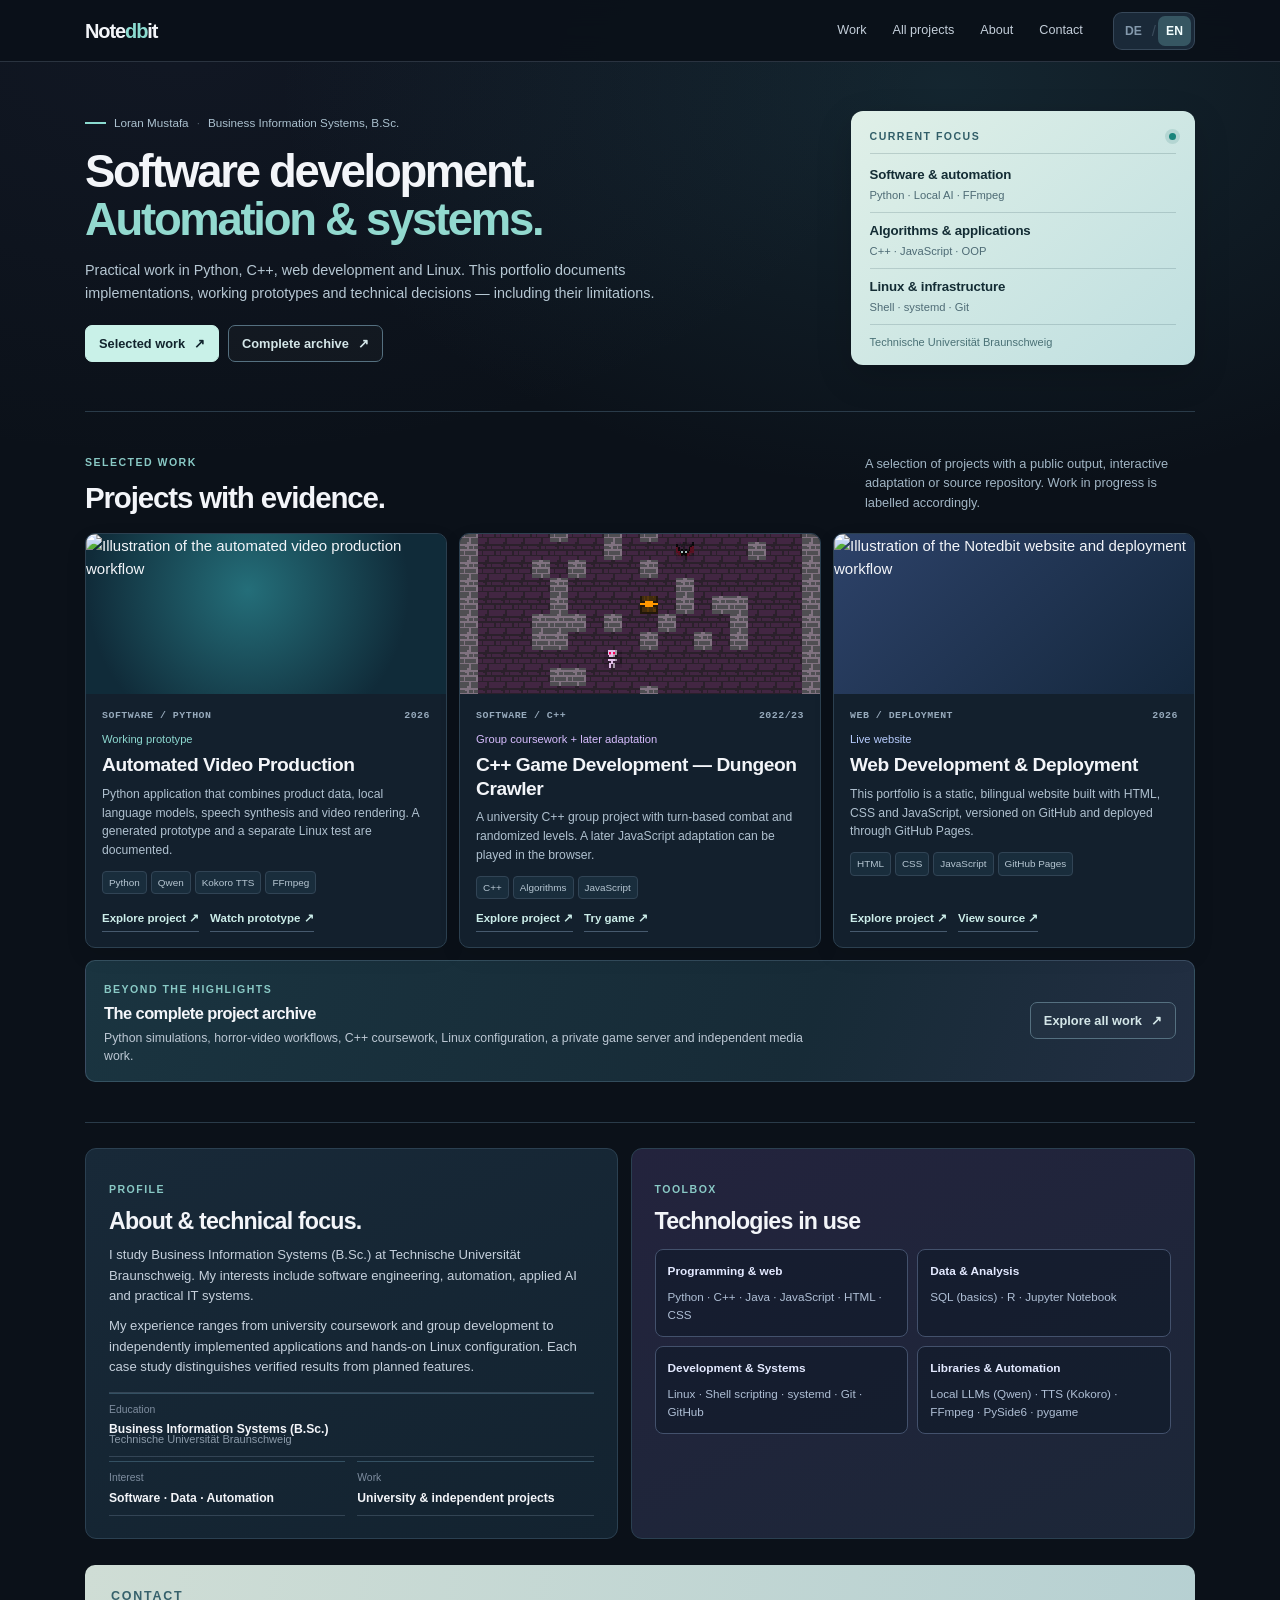
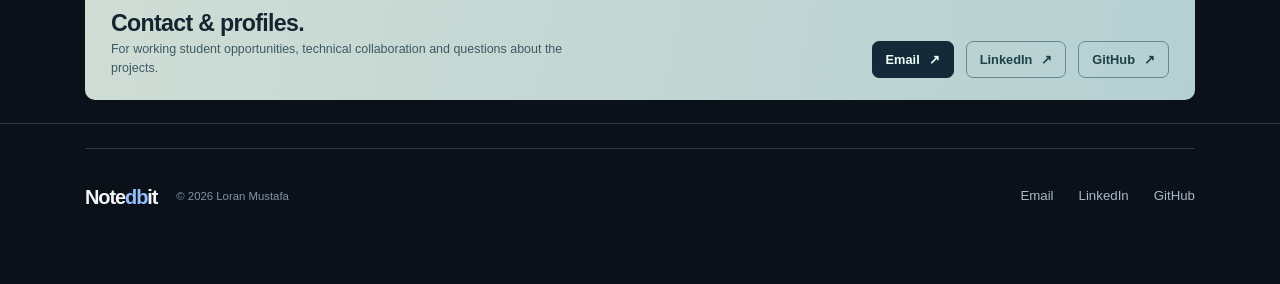
==== commit f2c957e2: "Add files via upload" ====
--- a/index.html
+++ b/index.html
@@ -1,7 +1,7 @@
 <!DOCTYPE html>
 <html lang="en"><head><meta charset="utf-8"/><meta content="width=device-width,initial-scale=1" name="viewport"/><title data-de="Loran Mustafa — Softwareentwicklung &amp; Automatisierung | Notedbit">Loran Mustafa — Software Development &amp; Automation | Notedbit</title><meta content="Technical portfolio by Loran Mustafa: Python applications, C++, web development and Linux automation, with demonstrations and documented project scope." data-content-de="Technisches Portfolio von Loran Mustafa: Python-Anwendungen, C++, Webentwicklung und Linux-Automatisierung mit Demos und dokumentiertem Projektumfang." name="description"/><meta content="#0a1018" name="theme-color"/><link href="https://notedbit.com/" rel="canonical"/><meta content="website" property="og:type"/><meta content="Loran Mustafa — Software Development &amp; Automation | Notedbit" data-content-de="Loran Mustafa — Softwareentwicklung &amp; Automatisierung | Notedbit" property="og:title"/><meta content="Technical portfolio by Loran Mustafa: Python applications, C++, web development and Linux automation, with demonstrations and documented project scope." data-content-de="Technisches Portfolio von Loran Mustafa: Python-Anwendungen, C++, Webentwicklung und Linux-Automatisierung mit Demos und dokumentiertem Projektumfang." property="og:description"/><meta content="https://notedbit.com/" property="og:url"/><meta content="https://notedbit.com/assets/og-preview.png" property="og:image"/><link href="assets/favicon.svg" rel="icon" type="image/svg+xml"/><link href="style.css" rel="stylesheet"/><script defer="" src="language.js"></script><script defer="" src="script.js"></script></head><body><a class="skip-link" href="#main-content"><span data-de="Zum Inhalt springen">Skip to content</span></a><header class="site-header" data-header=""><div class="nav-shell shell"><a aria-label="Notedbit home" class="brand wordmark" href="index.html"><span>Note</span><span class="wordmark-db">db</span><span>it</span></a><button aria-controls="primary-nav" aria-expanded="false" aria-label="Open navigation" class="nav-toggle" data-nav-toggle="" type="button"><span></span><span></span></button><nav aria-label="Primary navigation" class="site-nav" id="primary-nav"><a href="index.html#work"><span data-de="Arbeiten">Work</span></a><a href="projects/"><span data-de="Alle Projekte">All projects</span></a><a href="index.html#about"><span data-de="Über mich">About</span></a><a href="index.html#contact"><span data-de="Kontakt">Contact</span></a></nav><div aria-label="Sprache / Language" class="language-switch" data-language-switch="" role="group"><button aria-label="Deutsch wählen" aria-pressed="false" data-lang="de" lang="de" type="button">DE</button><span aria-hidden="true">/</span><button aria-label="Choose English" aria-pressed="true" data-lang="en" lang="en" type="button">EN</button></div></div></header>
-<main id="main-content"><section class="new-hero shell"><div class="new-hero-main"><p class="hero-kicker"><span class="hero-kicker-line"></span> Loran Mustafa <span class="hero-kicker-dot">·</span> <span data-de="Wirtschaftsinformatik, B.Sc.">Business Information Systems, B.Sc.</span></p><h1><span data-de="Softwareentwicklung.">Software development.</span><span class="new-hero-accent"><span data-de="Automatisierung &amp; Systeme.">Automation &amp; systems.</span></span></h1><p class="new-hero-lead"><span data-de="Praktische Arbeiten mit Python, C++, Webentwicklung und Linux. Dieses Portfolio dokumentiert Implementierungen, funktionsfähige Prototypen und technische Entscheidungen – einschließlich ihrer Grenzen.">Practical work in Python, C++, web development and Linux. This portfolio documents implementations, working prototypes and technical decisions — including their limitations.</span></p><div class="hero-actions"><a class="button button-primary" href="#work"><span data-de="Ausgewählte Arbeiten">Selected work</span><span aria-hidden="true">↗</span></a><a class="button button-secondary" href="projects/"><span data-de="Vollständiges Archiv">Complete archive</span><span aria-hidden="true">↗</span></a></div></div><aside aria-label="Project focus" class="new-hero-aside"><div class="aside-top"><span class="micro-label"><span data-de="SCHWERPUNKTE">CURRENT FOCUS</span></span><span class="status-light"></span></div><div class="aside-item"><span>01</span><div><b><span data-de="Software &amp; Automatisierung">Software &amp; automation</span></b><small>Python · Local AI · FFmpeg</small></div></div><div class="aside-item"><span>02</span><div><b><span data-de="Algorithmen &amp; Anwendungen">Algorithms &amp; applications</span></b><small>C++ · JavaScript · OOP</small></div></div><div class="aside-item"><span>03</span><div><b><span data-de="Linux &amp; Infrastruktur">Linux &amp; infrastructure</span></b><small>Shell · systemd · Git</small></div></div><div class="aside-note"><span data-de="Technische Universität Braunschweig">Technische Universität Braunschweig</span></div></aside><div class="hero-index">NOTEDBIT / PORTFOLIO <span>2026</span></div></section>
-<section class="work-section shell" id="work"><div class="editorial-heading"><div><p class="micro-label">01 / <span data-de="AUSGEWÄHLTE ARBEITEN">SELECTED WORK</span></p><h2><span data-de="Projekte mit Nachweisen.">Projects with evidence.</span></h2></div><p><span data-de="Eine Auswahl mit öffentlichem Ergebnis, spielbarer Adaption oder Quellcode. Entwicklungsstände werden ausdrücklich kenntlich gemacht.">A selection of projects with a public output, interactive adaptation or source repository. Work in progress is labelled accordingly.</span></p></div><div class="feature-list"><article class="feature-row feature-row--video"><div class="feature-media"><a aria-label="Automated Product Video Generation" href="projects/#video"><img alt="Frame from a generated product video prototype" data-alt-de="Einzelbild aus einem generierten Produktvideo-Prototyp" loading="eager" src="assets/trending-trove-poster.jpg"/></a><span class="feature-media-index">01 / 03</span></div><div class="feature-info"><div class="feature-meta"><span>SOFTWARE / PYTHON</span><span>2026</span></div><p class="feature-state"><span data-de="Funktionsfähiger Prototyp">Working prototype</span></p><h3><a href="projects/#video"><span data-de="Automatisierte Videoproduktion">Automated Video Production</span></a></h3><p class="feature-description"><span data-de="Python-Anwendung zur Verbindung von Produktdaten, lokalen Sprachmodellen, Sprachsynthese und Videorendering. Ein Prototyp-Video und ein separater Linux-Testlauf sind dokumentiert.">Python application that combines product data, local language models, speech synthesis and video rendering. A generated prototype and a separate Linux test are documented.</span></p><div class="feature-tags"><span>Python</span><span>Qwen</span><span>Kokoro TTS</span><span>FFmpeg</span></div><div class="feature-actions"><a href="projects/#video"><span data-de="Projekt ansehen">Explore project</span> <span aria-hidden="true">↗</span></a><a href="projects/#video"><span data-de="Prototyp ansehen">Watch prototype</span> <span aria-hidden="true">↗</span></a></div></div></article><article class="feature-row feature-row--game"><div class="feature-media"><a aria-label="C++ Game Development — Dungeon Crawler" href="projects/#dungeon"><img alt="Original pixel-art assets of Dungeon Crawler" data-alt-de="Original-Pixelgrafiken des Dungeon Crawlers" loading="eager" src="assets/dungeoncrawler-preview.png"/></a><span class="feature-media-index">02 / 03</span></div><div class="feature-info"><div class="feature-meta"><span>SOFTWARE / C++</span><span>2022/23</span></div><p class="feature-state"><span data-de="Gruppenarbeit + spätere Adaption">Group coursework + later adaptation</span></p><h3><a href="projects/#dungeon"><span data-de="C++-Spieleentwicklung — Dungeon Crawler">C++ Game Development — Dungeon Crawler</span></a></h3><p class="feature-description"><span data-de="Universitäres C++-Gruppenprojekt mit rundenbasiertem Kampfsystem und generierten Leveln. Eine spätere JavaScript-Adaption ist direkt im Browser spielbar.">A university C++ group project with turn-based combat and randomized levels. A later JavaScript adaptation can be played in the browser.</span></p><div class="feature-tags"><span>C++</span><span>Algorithms</span><span>JavaScript</span></div><div class="feature-actions"><a href="projects/#dungeon"><span data-de="Projekt ansehen">Explore project</span> <span aria-hidden="true">↗</span></a><a href="projects/#dungeon"><span data-de="Spiel ausprobieren">Try game</span> <span aria-hidden="true">↗</span></a></div></div></article><article class="feature-row feature-row--site"><div class="feature-media"><a aria-label="Web Development &amp; Deployment" href="projects/#website"><img alt="Screenshot of the Notedbit portfolio website" data-alt-de="Screenshot der Notedbit-Portfolio-Website" loading="eager" src="assets/notedbit-site-preview.png"/></a><span class="feature-media-index">03 / 03</span></div><div class="feature-info"><div class="feature-meta"><span>WEB / DEPLOYMENT</span><span>2026</span></div><p class="feature-state"><span data-de="Veröffentlichte Website">Live website</span></p><h3><a href="projects/#website"><span data-de="Webentwicklung &amp; Bereitstellung">Web Development &amp; Deployment</span></a></h3><p class="feature-description"><span data-de="Dieses Portfolio ist eine statische, zweisprachige Website mit HTML, CSS und JavaScript, versioniert auf GitHub und über GitHub Pages bereitgestellt.">This portfolio is a static, bilingual website built with HTML, CSS and JavaScript, versioned on GitHub and deployed through GitHub Pages.</span></p><div class="feature-tags"><span>HTML</span><span>CSS</span><span>JavaScript</span><span>GitHub Pages</span></div><div class="feature-actions"><a href="projects/#website"><span data-de="Projekt ansehen">Explore project</span> <span aria-hidden="true">↗</span></a><a href="https://github.com/NotedBit/notedbit" rel="noopener noreferrer" target="_blank"><span data-de="Quellcode">View source</span> <span aria-hidden="true">↗</span></a></div></div></article></div><div class="archive-teaser"><div><span class="micro-label"><span data-de="WEITERE ARBEITEN">BEYOND THE HIGHLIGHTS</span></span><h3><span data-de="Das vollständige Projektarchiv">The complete project archive</span></h3><p><span data-de="Python-Simulationen, Horrorvideo-Workflows, C++-Studienarbeiten, Linux-Konfiguration, ein privater Gameserver und eigenständige Medienprojekte.">Python simulations, horror-video workflows, C++ coursework, Linux configuration, a private game server and independent media work.</span></p></div><a class="button button-secondary" href="projects/"><span data-de="Alle Arbeiten ansehen">Explore all work</span><span aria-hidden="true">↗</span></a></div></section>
-<section class="profile-section shell" id="about"><div class="editorial-heading"><div><p class="micro-label">02 / <span data-de="PROFIL">PROFILE</span></p><h2><span data-de="Über mich &amp; Fachliches.">About &amp; technical focus.</span></h2></div></div><div class="profile-columns"><div class="profile-copy"><p><span data-de="Ich studiere Wirtschaftsinformatik (B.Sc.) an der Technischen Universität Braunschweig. Meine Interessen liegen in Softwareentwicklung, Automatisierung, angewandter KI und praktischen IT-Systemen.">I study Business Information Systems (B.Sc.) at Technische Universität Braunschweig. My interests include software engineering, automation, applied AI and practical IT systems.</span></p><p><span data-de="Meine Erfahrungen reichen von Studien- und Gruppenprojekten über eigenständig entwickelte Anwendungen bis zur praktischen Linux-Konfiguration. Die Fallstudien trennen überprüfte Ergebnisse von geplanten Funktionen.">My experience ranges from university coursework and group development to independently implemented applications and hands-on Linux configuration. Each case study distinguishes verified results from planned features.</span></p></div><div class="profile-facts"><div><span><span data-de="Studium">Education</span></span><b><span data-de="Wirtschaftsinformatik (B.Sc.)">Business Information Systems (B.Sc.)</span></b><small>Technische Universität Braunschweig</small></div><div><span><span data-de="Interesse">Interest</span></span><b><span data-de="Software · Daten · Automatisierung">Software · Data · Automation</span></b></div><div><span><span data-de="Praxis">Work</span></span><b><span data-de="Studien- und Eigenprojekte">University &amp; independent projects</span></b></div></div></div></section>
-<section class="skills-section shell" id="skills"><div class="skills-heading"><p class="micro-label">03 / <span data-de="WERKZEUGE">TOOLBOX</span></p><h2><span data-de="Eingesetzte Technologien">Technologies in use</span></h2></div><div class="skills-board"><div><h3><span data-de="Programmierung &amp; Web">Programming &amp; web</span></h3><p>Python · C++ · Java · JavaScript · HTML · CSS</p></div><div><h3><span data-de="Daten &amp; Analyse">Data &amp; Analysis</span></h3><p>SQL (<span data-de="Grundlagen">basics</span>) · R · Jupyter Notebook</p></div><div><h3><span data-de="Entwicklung &amp; Systeme">Development &amp; Systems</span></h3><p data-de="Linux · Shell-Skripte · systemd · Git · GitHub">Linux · Shell scripting · systemd · Git · GitHub</p></div><div><h3><span data-de="Bibliotheken &amp; Automatisierung">Libraries &amp; Automation</span></h3><p data-de="Lokale LLMs (Qwen) · Sprachsynthese (Kokoro) · FFmpeg · PySide6 · pygame">Local LLMs (Qwen) · TTS (Kokoro) · FFmpeg · PySide6 · pygame</p></div></div></section>
-<section class="contact-section shell" id="contact"><div class="contact-panel"><div><p class="micro-label">04 / <span data-de="KONTAKT">CONTACT</span></p><h2><span data-de="Kontakt &amp; Profile.">Contact &amp; profiles.</span></h2><p><span data-de="Für Werkstudententätigkeiten, technische Zusammenarbeit und Fragen zu den Projekten.">For working student opportunities, technical collaboration and questions about the projects.</span></p></div><div class="contact-actions"><a class="button button-primary" href="mailto:loran@notedbit.com"><span data-de="E-Mail">Email</span><span aria-hidden="true">↗</span></a><a class="button button-secondary" href="https://www.linkedin.com/in/loran-mustafa"><span data-de="LinkedIn">LinkedIn</span><span aria-hidden="true">↗</span></a><a class="button button-secondary" href="https://github.com/notedbit"><span data-de="GitHub">GitHub</span><span aria-hidden="true">↗</span></a></div></div></section></main><footer class="site-footer portfolio-footer"><div class="footer-shell shell"><div class="footer-identity"><a aria-label="Notedbit home" class="brand wordmark" href="index.html"><span>Note</span><span class="wordmark-db">db</span><span>it</span></a><p>© <span data-year="">2026</span> Loran Mustafa</p></div><div class="footer-meta"><a href="mailto:loran@notedbit.com">Email</a><a href="https://www.linkedin.com/in/loran-mustafa" rel="noopener noreferrer" target="_blank">LinkedIn</a><a href="https://github.com/notedbit" rel="noopener noreferrer" target="_blank">GitHub</a></div></div></footer></body></html>+<main id="main-content"><section class="new-hero shell"><div class="new-hero-main"><p class="hero-kicker"><span class="hero-kicker-line"></span> Loran Mustafa <span class="hero-kicker-dot">·</span> <span data-de="Wirtschaftsinformatik, B.Sc.">Business Information Systems, B.Sc.</span></p><h1><span data-de="Softwareentwicklung.">Software development.</span><span class="new-hero-accent"><span data-de="Automatisierung &amp; Systeme.">Automation &amp; systems.</span></span></h1><p class="new-hero-lead"><span data-de="Praktische Arbeiten mit Python, C++, Webentwicklung und Linux. Dieses Portfolio dokumentiert Implementierungen, funktionsfähige Prototypen und technische Entscheidungen – einschließlich ihrer Grenzen.">Practical work in Python, C++, web development and Linux. This portfolio documents implementations, working prototypes and technical decisions — including their limitations.</span></p><div class="hero-actions"><a class="button button-primary" href="#work"><span data-de="Ausgewählte Arbeiten">Selected work</span><span aria-hidden="true">↗</span></a><a class="button button-secondary" href="projects/"><span data-de="Vollständiges Archiv">Complete archive</span><span aria-hidden="true">↗</span></a></div></div><aside aria-label="Project focus" class="new-hero-aside"><div class="aside-top"><span class="micro-label"><span data-de="SCHWERPUNKTE">CURRENT FOCUS</span></span><span class="status-light"></span></div><div class="aside-item"><div><b><span data-de="Software &amp; Automatisierung">Software &amp; automation</span></b><small>Python · Local AI · FFmpeg</small></div></div><div class="aside-item"><div><b><span data-de="Algorithmen &amp; Anwendungen">Algorithms &amp; applications</span></b><small>C++ · JavaScript · OOP</small></div></div><div class="aside-item"><div><b><span data-de="Linux &amp; Infrastruktur">Linux &amp; infrastructure</span></b><small>Shell · systemd · Git</small></div></div><div class="aside-note"><span data-de="Technische Universität Braunschweig">Technische Universität Braunschweig</span></div></aside><div class="hero-index">NOTEDBIT / PORTFOLIO <span>2026</span></div></section>
+<section class="work-section shell" id="work"><div class="editorial-heading"><div><p class="micro-label"><span data-de="AUSGEWÄHLTE ARBEITEN">SELECTED WORK</span></p><h2><span data-de="Projekte mit Nachweisen.">Projects with evidence.</span></h2></div><p><span data-de="Eine Auswahl mit öffentlichem Ergebnis, spielbarer Adaption oder Quellcode. Entwicklungsstände werden ausdrücklich kenntlich gemacht.">A selection of projects with a public output, interactive adaptation or source repository. Work in progress is labelled accordingly.</span></p></div><div class="feature-list"><article class="feature-row feature-row--video"><div class="feature-media"><a aria-label="Automated Product Video Generation" href="projects/#video"><img alt="Illustration of the automated video production workflow" data-alt-de="Illustration des automatisierten Videoproduktionsablaufs" loading="eager" src="assets/automated-video-thumbnail.webp"/></a></div><div class="feature-info"><div class="feature-meta"><span>SOFTWARE / PYTHON</span><span>2026</span></div><p class="feature-state"><span data-de="Funktionsfähiger Prototyp">Working prototype</span></p><h3><a href="projects/#video"><span data-de="Automatisierte Videoproduktion">Automated Video Production</span></a></h3><p class="feature-description"><span data-de="Python-Anwendung zur Verbindung von Produktdaten, lokalen Sprachmodellen, Sprachsynthese und Videorendering. Ein Prototyp-Video und ein separater Linux-Testlauf sind dokumentiert.">Python application that combines product data, local language models, speech synthesis and video rendering. A generated prototype and a separate Linux test are documented.</span></p><div class="feature-tags"><span>Python</span><span>Qwen</span><span>Kokoro TTS</span><span>FFmpeg</span></div><div class="feature-actions"><a href="projects/#video"><span data-de="Projekt ansehen">Explore project</span> <span aria-hidden="true">↗</span></a><a href="projects/#video"><span data-de="Prototyp ansehen">Watch prototype</span> <span aria-hidden="true">↗</span></a></div></div></article><article class="feature-row feature-row--game"><div class="feature-media"><a aria-label="C++ Game Development — Dungeon Crawler" href="projects/#dungeon"><img alt="Original pixel-art assets of Dungeon Crawler" data-alt-de="Original-Pixelgrafiken des Dungeon Crawlers" loading="eager" src="assets/dungeoncrawler-preview.png"/></a></div><div class="feature-info"><div class="feature-meta"><span>SOFTWARE / C++</span><span>2022/23</span></div><p class="feature-state"><span data-de="Gruppenarbeit + spätere Adaption">Group coursework + later adaptation</span></p><h3><a href="projects/#dungeon"><span data-de="C++-Spieleentwicklung — Dungeon Crawler">C++ Game Development — Dungeon Crawler</span></a></h3><p class="feature-description"><span data-de="Universitäres C++-Gruppenprojekt mit rundenbasiertem Kampfsystem und generierten Leveln. Eine spätere JavaScript-Adaption ist direkt im Browser spielbar.">A university C++ group project with turn-based combat and randomized levels. A later JavaScript adaptation can be played in the browser.</span></p><div class="feature-tags"><span>C++</span><span>Algorithms</span><span>JavaScript</span></div><div class="feature-actions"><a href="projects/#dungeon"><span data-de="Projekt ansehen">Explore project</span> <span aria-hidden="true">↗</span></a><a href="projects/#dungeon"><span data-de="Spiel ausprobieren">Try game</span> <span aria-hidden="true">↗</span></a></div></div></article><article class="feature-row feature-row--site"><div class="feature-media"><a aria-label="Web Development &amp; Deployment" href="projects/#website"><img alt="Illustration of the Notedbit website and deployment workflow" data-alt-de="Illustration der Notedbit-Website und ihrer Bereitstellung" loading="eager" src="assets/web-deployment-thumbnail.webp"/></a></div><div class="feature-info"><div class="feature-meta"><span>WEB / DEPLOYMENT</span><span>2026</span></div><p class="feature-state"><span data-de="Veröffentlichte Website">Live website</span></p><h3><a href="projects/#website"><span data-de="Webentwicklung &amp; Bereitstellung">Web Development &amp; Deployment</span></a></h3><p class="feature-description"><span data-de="Dieses Portfolio ist eine statische, zweisprachige Website mit HTML, CSS und JavaScript, versioniert auf GitHub und über GitHub Pages bereitgestellt.">This portfolio is a static, bilingual website built with HTML, CSS and JavaScript, versioned on GitHub and deployed through GitHub Pages.</span></p><div class="feature-tags"><span>HTML</span><span>CSS</span><span>JavaScript</span><span>GitHub Pages</span></div><div class="feature-actions"><a href="projects/#website"><span data-de="Projekt ansehen">Explore project</span> <span aria-hidden="true">↗</span></a><a href="https://github.com/NotedBit/notedbit" rel="noopener noreferrer" target="_blank"><span data-de="Quellcode">View source</span> <span aria-hidden="true">↗</span></a></div></div></article></div><div class="archive-teaser"><div><span class="micro-label"><span data-de="WEITERE ARBEITEN">BEYOND THE HIGHLIGHTS</span></span><h3><span data-de="Das vollständige Projektarchiv">The complete project archive</span></h3><p><span data-de="Python-Simulationen, Horrorvideo-Workflows, C++-Studienarbeiten, Linux-Konfiguration, ein privater Gameserver und eigenständige Medienprojekte.">Python simulations, horror-video workflows, C++ coursework, Linux configuration, a private game server and independent media work.</span></p></div><a class="button button-secondary" href="projects/"><span data-de="Alle Arbeiten ansehen">Explore all work</span><span aria-hidden="true">↗</span></a></div></section>
+<div class="lower-grid shell"><section class="profile-section" id="about"><div class="editorial-heading"><div><p class="micro-label"><span data-de="PROFIL">PROFILE</span></p><h2><span data-de="Über mich &amp; Fachliches.">About &amp; technical focus.</span></h2></div></div><div class="profile-columns"><div class="profile-copy"><p><span data-de="Ich studiere Wirtschaftsinformatik (B.Sc.) an der Technischen Universität Braunschweig. Meine Interessen liegen in Softwareentwicklung, Automatisierung, angewandter KI und praktischen IT-Systemen.">I study Business Information Systems (B.Sc.) at Technische Universität Braunschweig. My interests include software engineering, automation, applied AI and practical IT systems.</span></p><p><span data-de="Meine Erfahrungen reichen von Studien- und Gruppenprojekten über eigenständig entwickelte Anwendungen bis zur praktischen Linux-Konfiguration. Die Fallstudien trennen überprüfte Ergebnisse von geplanten Funktionen.">My experience ranges from university coursework and group development to independently implemented applications and hands-on Linux configuration. Each case study distinguishes verified results from planned features.</span></p></div><div class="profile-facts"><div><span><span data-de="Studium">Education</span></span><b><span data-de="Wirtschaftsinformatik (B.Sc.)">Business Information Systems (B.Sc.)</span></b><small>Technische Universität Braunschweig</small></div><div><span><span data-de="Interesse">Interest</span></span><b><span data-de="Software · Daten · Automatisierung">Software · Data · Automation</span></b></div><div><span><span data-de="Praxis">Work</span></span><b><span data-de="Studien- und Eigenprojekte">University &amp; independent projects</span></b></div></div></div></section>
+<section class="skills-section" id="skills"><div class="skills-heading"><p class="micro-label"><span data-de="WERKZEUGE">TOOLBOX</span></p><h2><span data-de="Eingesetzte Technologien">Technologies in use</span></h2></div><div class="skills-board"><div><h3><span data-de="Programmierung &amp; Web">Programming &amp; web</span></h3><p>Python · C++ · Java · JavaScript · HTML · CSS</p></div><div><h3><span data-de="Daten &amp; Analyse">Data &amp; Analysis</span></h3><p>SQL (<span data-de="Grundlagen">basics</span>) · R · Jupyter Notebook</p></div><div><h3><span data-de="Entwicklung &amp; Systeme">Development &amp; Systems</span></h3><p data-de="Linux · Shell-Skripte · systemd · Git · GitHub">Linux · Shell scripting · systemd · Git · GitHub</p></div><div><h3><span data-de="Bibliotheken &amp; Automatisierung">Libraries &amp; Automation</span></h3><p data-de="Lokale LLMs (Qwen) · Sprachsynthese (Kokoro) · FFmpeg · PySide6 · pygame">Local LLMs (Qwen) · TTS (Kokoro) · FFmpeg · PySide6 · pygame</p></div></div></section></div>
+<section class="contact-section shell" id="contact"><div class="contact-panel"><div><p class="micro-label"><span data-de="KONTAKT">CONTACT</span></p><h2><span data-de="Kontakt &amp; Profile.">Contact &amp; profiles.</span></h2><p><span data-de="Für Werkstudententätigkeiten, technische Zusammenarbeit und Fragen zu den Projekten.">For working student opportunities, technical collaboration and questions about the projects.</span></p></div><div class="contact-actions"><a class="button button-primary" href="mailto:loran@notedbit.com"><span data-de="E-Mail">Email</span><span aria-hidden="true">↗</span></a><a class="button button-secondary" href="https://www.linkedin.com/in/loran-mustafa"><span data-de="LinkedIn">LinkedIn</span><span aria-hidden="true">↗</span></a><a class="button button-secondary" href="https://github.com/notedbit"><span data-de="GitHub">GitHub</span><span aria-hidden="true">↗</span></a></div></div></section></main><footer class="site-footer portfolio-footer"><div class="footer-shell shell"><div class="footer-identity"><a aria-label="Notedbit home" class="brand wordmark" href="index.html"><span>Note</span><span class="wordmark-db">db</span><span>it</span></a><p>© <span data-year="">2026</span> Loran Mustafa</p></div><div class="footer-meta"><a href="mailto:loran@notedbit.com">Email</a><a href="https://www.linkedin.com/in/loran-mustafa" rel="noopener noreferrer" target="_blank">LinkedIn</a><a href="https://github.com/notedbit" rel="noopener noreferrer" target="_blank">GitHub</a></div></div></footer></body></html>
--- a/style.css
+++ b/style.css
@@ -2488,8 +2488,7 @@
  border-radius:17px; box-shadow:0 32px 70px rgba(0,0,0,.19); }
 .aside-top { display:flex; justify-content:space-between; align-items:center; padding-bottom:14px; margin-bottom:7px; border-bottom:1px solid var(--border); }
 .status-light {height:7px; width:7px; border-radius:50%; background:#7dd8b2; box-shadow:0 0 0 5px rgba(125,216,178,.08);}
-.aside-item {display:grid; grid-template-columns:30px minmax(0,1fr); gap:14px; padding:20px 0; border-bottom:1px solid var(--border);}
-.aside-item>span {font:600 .79rem/1.5 ui-monospace,monospace;color:#6f8198;}
+.aside-item {display:grid; grid-template-columns:minmax(0,1fr); gap:0; padding:20px 0; border-bottom:1px solid var(--border);}
 .aside-item b {display:block; font-size:.92rem; font-weight:600; letter-spacing:-.01em;}
 .aside-item small {display:block; margin-top:3px; color:#8b9cae;font-size:.78rem;}
 .aside-note {padding-top:18px; color:#95a6b8; font-size:.79rem; }
@@ -2512,8 +2511,6 @@
 .feature-row--game .feature-media {background:#2b1d34;}
 .feature-row--game .feature-media img {image-rendering:pixelated;}
 .feature-row--site .feature-media {background:#0f1925;}
-.feature-media-index {position:absolute;bottom:18px;left:22px; background:rgba(10,15,22,.83); color:#c3d2e4;
- border:1px solid rgba(255,255,255,.1); padding:5px 10px; border-radius:5px; font:600 .71rem ui-monospace,monospace;}
 .feature-info {padding:clamp(26px,4.3vw,55px);display:flex; flex-direction:column;justify-content:center;min-width:0;}
 .feature-meta {display:flex;justify-content:space-between;gap:14px;color:#8a9eb4;font:700 .71rem ui-monospace,monospace;letter-spacing:.05em;}
 .feature-state {color:#9dc9ff; font-size:.8rem;margin:16px 0 9px;}
@@ -2572,11 +2569,9 @@
 .archive-main {padding-bottom:60px;}
 .archive-group {scroll-margin-top:110px;margin-top:55px;}
 .archive-group[hidden],.archive-record[hidden] {display:none!important;}
-.archive-group-head {display:grid;grid-template-columns:55px 1fr 45px;gap:13px;align-items:start;padding:0 0 22px;border-bottom:1px solid rgba(148,189,255,.27);}
-.archive-group-head>span:first-child {font:700 .9rem ui-monospace,monospace;color:#8fb9f2;padding-top:5px;}
+.archive-group-head {display:block;padding:0 0 22px;border-bottom:1px solid rgba(148,189,255,.27);}
 .archive-group-head h2 {font-size:clamp(1.7rem,3vw,2.4rem);letter-spacing:-.045em;margin:0;line-height:1.2;}
 .archive-group-head p {color:#8f9eaf;font-size:.88rem;max-width:780px;margin:10px 0 0;}
-.archive-count {font:.75rem ui-monospace,monospace;text-align:right;color:#7e91a8;padding-top:5px;}
 .archive-record {display:grid;grid-template-columns:100px minmax(0,1fr) 40px;align-items:start;gap:18px;padding:26px 10px 25px 0;border-bottom:1px solid var(--border);}
 .archive-record-year {font:600 .79rem ui-monospace,monospace;color:#94aac4;padding-top:6px;}
 .archive-record-top {display:flex;flex-wrap:wrap;gap:12px;align-items:center;color:#96a7ba;font-size:.72rem;}
@@ -2645,7 +2640,6 @@
  .archive-lead {padding-top:60px;}
  .archive-lead h1 {font-size:clamp(3rem,8vw,4.3rem);}
  .archive-record {grid-template-columns:70px minmax(0,1fr) 32px;gap:10px;}
- .archive-group-head {grid-template-columns:38px 1fr 25px;}
  .archive-closing {flex-direction:column;align-items:flex-start;}
  .portfolio-footer .footer-shell {flex-direction:column;align-items:flex-start;}
  .portfolio-footer .footer-meta {gap:19px;}
@@ -2714,10 +2708,9 @@
 .archive-filter-feedback { margin: 5px 0 0; font-size: .72rem; min-height: 1.25em; }
 .archive-main { padding-bottom: 25px; }
 .archive-group { margin-top: 10px; scroll-margin-top: 95px; }
-.archive-group-head { grid-template-columns: 32px minmax(0,1fr) 38px; gap: 12px; padding: 0 0 13px; }
+.archive-group-head { display:block; padding: 0 0 13px; }
 .archive-group-head h2 { font-size: clamp(1.3rem, 2.25vw, 1.9rem); letter-spacing: -.032em; }
 .archive-group-head p { font-size: .8rem; margin-top: 5px; line-height: 1.45; }
-.archive-group-head > span:first-child,.archive-count { padding-top: 3px; }
 .archive-records { margin-top: 5px; }
 .archive-record { display: block; padding: 0; margin: 0; border-bottom: 1px solid #223044; scroll-margin-top: 90px; }
 .archive-record[hidden],.archive-group[hidden] { display: none!important; }
@@ -2805,3 +2798,251 @@
 @media (prefers-reduced-motion: reduce) {
  .archive-record summary,.archive-record-chevron { transition: none; }
 }
+/* ==========================================================
+   Notedbit / compact editorial redesign — November 2026
+   Goals: clear hierarchy at native laptop zoom; real color
+   contrast; short home page; project details remain optional.
+   This layer deliberately supersedes the old oversized layout.
+   ========================================================== */
+:root {
+  --bg: #0b1119;
+  --bg-elevated: #101a25;
+  --surface: #131f2d;
+  --surface-2: #192738;
+  --text: #f3f5f9;
+  --text-soft: #bdc8d4;
+  --muted: #8499ac;
+  --border: rgba(190, 212, 236, .18);
+  --accent: #8bdbd0;
+  --max-width: 1110px;
+  --header-height: 62px;
+}
+html { scroll-padding-top: 76px; }
+body { background:#0b1119; color:var(--text); font-size:15px; line-height:1.55; }
+body::before { height:660px; background:radial-gradient(ellipse at 74% 13%,rgba(62,133,153,.18),transparent 50%), radial-gradient(ellipse at 14% 7%,rgba(99,107,175,.07),transparent 48%); }
+.shell, .site-header .nav-shell { width:min(calc(100% - 56px), var(--max-width)); }
+.site-header { background:rgba(11,17,25,.97); }
+.site-header .nav-shell { min-height:62px; }
+.site-header .brand, .site-footer .brand { font-size:1.25rem; }
+.site-header .brand .wordmark-db { color:#8bdbd0; }
+.site-nav > a { font-size:.79rem; padding:7px 11px; color:#c4cfda; }
+.site-nav > a:hover { background:#20303c; color:#fff; }
+.language-switch { background:#1a2938; border-radius:9px; }
+.language-switch button[aria-pressed="true"] { background:#365662; color:#f4ffff; }
+.button { min-height:37px; padding:0 13px; font-size:.8rem; border-radius:7px; }
+.button-primary { background:#c9f1e8; border-color:#c9f1e8; color:#12242d; }
+.button-primary:hover { background:#f0fff9; }
+.button-secondary { border-color:#557080; background:rgba(255,255,255,.025); color:#d4e6e8; }
+.button-secondary:hover { background:#1e3540; }
+.micro-label { color:#89c9c5; font-size:.66rem; letter-spacing:.14em; }
+
+/* Introduce the work without consuming a full viewport. */
+.new-hero { display:grid; grid-template-columns:minmax(0,1.5fr) minmax(260px,.72fr); column-gap:48px;
+  padding-top:49px; padding-bottom:46px; align-items:center; }
+.hero-kicker { margin:0 0 16px; font-size:.73rem; color:#abc1cf; gap:8px; }
+.hero-kicker-line { background:#8bdbd0; width:21px; }
+.new-hero h1 { max-width:710px; font-size:clamp(2.25rem,3.55vw,3.55rem); line-height:1.05; letter-spacing:-.05em; font-weight:690; }
+.new-hero-accent { color:#92d9cf; }
+.new-hero-lead { margin:15px 0 0; font-size:.9rem; line-height:1.62; max-width:620px; color:#b6c7d3; }
+.new-hero .hero-actions { margin-top:20px; gap:9px; }
+.hero-index { display:none; }
+.new-hero-aside { padding:17px 19px 14px; border:0; border-radius:12px;
+  background:linear-gradient(140deg,#e0f0e8,#bfdfe0); color:#152832; box-shadow:0 12px 36px rgba(0,0,0,.16); }
+.new-hero-aside .micro-label { color:#315e68; }
+.aside-top { padding-bottom:9px; margin-bottom:3px; border-color:rgba(35,70,78,.19); }
+.status-light { background:#1a847b; box-shadow:0 0 0 4px rgba(10,98,92,.13); }
+.aside-item { padding:8px 0; gap:0; grid-template-columns:minmax(0,1fr); border-color:rgba(35,70,78,.18); }
+.aside-item b { font-size:.83rem; color:#132c34; }
+.aside-item small { color:#4e6b75; font-size:.7rem; margin-top:1px; }
+.aside-note { padding-top:9px; color:#4a7176; font-size:.69rem; }
+
+/* Selected projects: three compact, deliberately different cards. */
+.work-section { padding-top:31px; padding-bottom:40px; border-top:1px solid #2a3b49; }
+.editorial-heading { grid-template-columns:minmax(0,1fr) minmax(0,330px); gap:20px; margin-bottom:19px; }
+.editorial-heading h2, .skills-heading h2 { font-size:clamp(1.55rem,2.3vw,2.22rem); line-height:1.13; letter-spacing:-.038em; margin:5px 0 0; }
+.editorial-heading > p { font-size:.8rem; line-height:1.52; margin:0 0 2px; color:#a2b6c5; }
+.feature-list { grid-template-columns:repeat(3,minmax(0,1fr)); gap:12px; }
+.feature-row { display:flex; flex-direction:column; min-height:0; border:1px solid #2c4050; border-radius:10px;
+  background:#13202d; box-shadow:0 8px 21px rgba(0,0,0,.09); transition:border-color .17s,transform .17s; }
+.feature-row:hover { border-color:#88aeb5; transform:translateY(-2px); }
+.feature-media, .feature-row:nth-child(even) .feature-media { order:0; flex:0 0 auto; height:160px; min-height:0; }
+.feature-media a { height:100%; }
+.feature-row--video .feature-media { background:radial-gradient(circle at 45% 35%,#246e79,#102b39 72%); }
+.feature-row--video .feature-media img { height:100%; width:100%; object-fit:cover; object-position:50% 43%; box-shadow:none; border-radius:0; }
+.feature-row--game .feature-media { background:#382a50; }
+.feature-row--game .feature-media img { width:100%; height:100%; object-fit:cover; }
+.feature-row--site .feature-media { background:linear-gradient(135deg,#2d4269,#14273c); }
+.feature-row--site .feature-media img { height:100%; width:100%; object-fit:cover; object-position:center; }
+.feature-info { padding:16px 16px 15px; min-height:212px; justify-content:flex-start; flex:1; }
+.feature-meta { color:#97aabc; font-size:.62rem; gap:8px; }
+.feature-state { margin:10px 0 5px; color:#8dd8d0; font-size:.7rem; }
+.feature-row--game .feature-state { color:#d6bcfd; }
+.feature-row--site .feature-state { color:#b8cdff; }
+.feature-info h3 { font-size:clamp(1.13rem,1.5vw,1.31rem); margin:0 0 8px; letter-spacing:-.023em; line-height:1.22; }
+.feature-info h3 a:hover { color:#b5f2e8; }
+.feature-description { font-size:.76rem; line-height:1.55; margin:0 0 11px; color:#afc0cf; }
+.feature-tags { gap:4px; margin-bottom:11px; }
+.feature-tags span { padding:3px 6px; font-size:.62rem; color:#b6c6d2; background:#192d3c; border-color:#314455; border-radius:4px; }
+.feature-actions { margin-top:auto; gap:11px; }
+.feature-actions a { font-size:.72rem; color:#ccede9; text-underline-offset:4px; }
+.archive-teaser { margin-top:12px; padding:15px 18px; display:flex; align-items:center; gap:24px; border:1px solid rgba(161,197,227,.2);
+ background:linear-gradient(110deg,#1a3440,#172b37 65%,#222e42); border-radius:10px; }
+.archive-teaser h3 { font-size:1.03rem; margin:2px 0 2px; }
+.archive-teaser p { font-size:.77rem; line-height:1.5; margin:0; max-width:730px; }
+.archive-teaser .button { flex-shrink:0; }
+
+/* A single efficient overview row: profile and toolbox. */
+.lower-grid { display:grid; grid-template-columns:minmax(0,1fr) minmax(0,1.06fr); gap:13px; padding-top:25px; padding-bottom:26px; border-top:1px solid #2a3b49; }
+.lower-grid > section { min-width:0; border-radius:11px; border:1px solid #2b4051; padding:22px 23px; }
+.lower-grid .profile-section { background:linear-gradient(155deg,#182938,#132330); }
+.lower-grid .skills-section { background:linear-gradient(155deg,#23233d,#1c2738); }
+.lower-grid .editorial-heading { display:block; margin-bottom:11px; }
+.lower-grid .editorial-heading h2, .lower-grid .skills-heading h2 { font-size:1.45rem; letter-spacing:-.035em; }
+.lower-grid .skills-heading { margin-bottom:15px; }
+.lower-grid .profile-columns { display:block; }
+.lower-grid .profile-copy p { margin:0 0 10px; font-size:.82rem; line-height:1.55; color:#c5d0dc; }
+.lower-grid .profile-facts { display:grid; grid-template-columns:1fr 1fr; column-gap:12px; row-gap:4px; margin-top:15px; }
+.lower-grid .profile-facts > div { display:block; padding:8px 0; border-top:1px solid #345062; }
+.lower-grid .profile-facts > div:first-child { grid-column:1/-1; }
+.lower-grid .profile-facts b { display:block; font-size:.76rem; }
+.lower-grid .profile-facts small { display:block; font-size:.69rem; }
+.lower-grid .profile-facts > div > span { display:block; width:auto; margin-bottom:2px; font-size:.65rem; }
+.lower-grid .skills-board { grid-template-columns:1fr 1fr; gap:9px; }
+.lower-grid .skills-board > div { padding:12px; border:1px solid #43516c; background:rgba(10,20,34,.46); border-radius:8px; }
+.lower-grid .skills-board h3 { font-size:.74rem; color:#e3e9ff; margin-bottom:7px; }
+.lower-grid .skills-board p { font-size:.73rem; color:#afbfd5; line-height:1.57; margin:0; }
+
+/* End with a horizontal call to action, not another giant card. */
+.contact-section { padding-top:0; padding-bottom:23px; }
+.contact-panel { border:0; border-radius:10px; padding:22px 26px; gap:20px;
+  background:linear-gradient(100deg,#cfddd5,#b6d0d2); color:#172936; }
+.contact-panel .micro-label { color:#36616c; }
+.contact-panel h2 { font-size:1.45rem; letter-spacing:-.03em; margin:4px 0 4px; color:#14252f; }
+.contact-panel p { color:#45616c; font-size:.78rem; line-height:1.55; max-width:460px; margin:0; }
+.contact-panel .button-primary { background:#142a38; color:#edfff9; border-color:#142a38; }
+.contact-panel .button-secondary { border-color:#64888e; color:#1d4148; background:transparent; }
+.contact-panel .button-secondary:hover { background:rgba(16,49,61,.09); }
+.portfolio-footer { background:#0b1119; }
+.portfolio-footer .footer-shell { padding-block:17px; }
+.portfolio-footer .footer-identity p, .footer-meta { font-size:.71rem; }
+
+/* Archive index: shorter intro, accessible category tabs, distinct
+   category cues instead of a long uninterrupted navy screen. */
+.archive-lead { padding-top:25px; padding-bottom:10px; }
+.archive-lead .back-link { margin-bottom:12px; font-size:.74rem; }
+.archive-lead h1 { font-size:clamp(1.9rem,2.8vw,2.8rem); letter-spacing:-.045em; margin:5px 0 8px; }
+.archive-lead > p:not(.micro-label):not(.archive-filter-feedback):not(.archive-control-hint) {
+  font-size:.8rem; line-height:1.5; max-width:790px; margin-bottom:11px; }
+.archive-controls { margin-top:12px; gap:10px; align-items:center; }
+.archive-search { min-height:36px; max-width:300px; border-color:#35556a; }
+.archive-search input { font-size:.78rem; }
+.archive-filters { border:1px solid #35556a; background:#172737; }
+.archive-filters button { min-height:29px; padding:4px 9px; }
+.archive-filters button[aria-pressed="true"] { background:#b9e7df; border-color:#b9e7df; color:#152d35; }
+.archive-control-hint { margin:6px 0 0; font-size:.71rem; }
+.archive-filter-feedback { margin:2px 0 0; color:#9eb0c1; }
+.archive-main { padding-bottom:8px; }
+.archive-group { margin-top:7px; }
+.archive-group-head { gap:7px; padding:8px 9px 10px; border:0; border-left:3px solid #7fccc1; background:#142637; border-radius:6px; }
+.archive-group[data-archive-section="software"] .archive-group-head { border-left-color:#7fccc1; }
+.archive-group[data-archive-section="systems"] .archive-group-head { border-left-color:#9bbfff; }
+.archive-group[data-archive-section="media"] .archive-group-head { border-left-color:#eec190; }
+.archive-group[data-archive-section="coursework"] .archive-group-head { border-left-color:#c8aff4; }
+.archive-group-head h2 { font-size:1.16rem; letter-spacing:-.02em; }
+.archive-group-head p { font-size:.7rem; line-height:1.4; margin-top:2px; }
+.archive-record summary { padding:10px 10px 10px 5px; }
+.archive-record-title { font-size:.95rem; }
+.archive-record-year, .archive-record-stack { font-size:.69rem; }
+.archive-record-status { font-size:.66rem; }
+.archive-record-chevron { width:24px; height:24px; }
+.archive-record[open] > summary { background:#1b3543; }
+.archive-record-panel { padding-bottom:17px; }
+.archive-record-description { font-size:.81rem; line-height:1.55; margin:6px 0 12px; }
+.archive-fact { padding:11px 12px; border-color:#314c60; background:#142536; }
+.archive-fact h4 { font-size:.78rem; }
+.archive-fact p { font-size:.76rem; line-height:1.54; }
+.archive-media { margin-top:11px; padding:12px; border-color:#3c5869; }
+.archive-video video { width:clamp(140px,17vw,190px); }
+.archive-panel-links { margin-top:11px; }
+.archive-closing { padding:15px 0 30px; }
+.archive-closing > p { font-size:.75rem; }
+
+/* Long-form case studies are optional reading; retain content but
+   scale titles and rhythm to common 13–15" laptop viewports. */
+.case-hero { padding-top:30px; padding-bottom:27px; }
+.case-title { font-size:clamp(2.05rem,3.3vw,3.3rem); line-height:1.12; }
+.case-lede { font-size:.91rem; line-height:1.62; }
+.case-facts { gap:15px; }
+.case-section { padding-top:27px; padding-bottom:27px; }
+.case-section h2 { font-size:clamp(1.45rem,2.1vw,2rem); }
+.detail-hero { padding-top:36px; padding-bottom:30px; }
+.detail-hero h1 { font-size:clamp(2.05rem,3.6vw,3.6rem); }
+.detail-heading h2 { font-size:clamp(1.5rem,2.2vw,2.15rem); }
+
+@media (max-width:1020px) {
+  .feature-list { grid-template-columns:repeat(2,minmax(0,1fr)); }
+  .feature-row--site { grid-column:1/-1; display:grid; grid-template-columns: minmax(0,.82fr) minmax(0,1fr); }
+  .feature-row--site .feature-media { height:100%; min-height:200px; }
+  .new-hero { column-gap:24px; grid-template-columns:minmax(0,1.3fr) minmax(240px,.78fr); }
+  .lower-grid { grid-template-columns:1fr; }
+  .lower-grid .skills-board { grid-template-columns:repeat(4,minmax(0,1fr)); }
+}
+@media (max-width:760px) {
+  .shell, .site-header .nav-shell { width:min(calc(100% - 36px),var(--max-width)); }
+  .site-header .nav-shell { min-height:58px; }
+  .new-hero { display:block; padding-top:30px; padding-bottom:30px; }
+  .new-hero h1 { font-size:clamp(2.15rem,8vw,3rem); }
+  .new-hero-lead { font-size:.85rem; line-height:1.58; }
+  .new-hero-aside { display:none; } /* Focus details are repeated in visible work and toolbox. */
+  .work-section { padding-block:26px 28px; }
+  .editorial-heading { display:block; margin-bottom:13px; }
+  .editorial-heading > p { margin-top:8px; max-width:550px; }
+  .feature-list { grid-template-columns:1fr; gap:10px; }
+  .feature-row, .feature-row--site { display:grid; grid-template-columns:36% minmax(0,1fr); min-height:0; }
+  .feature-row .feature-media { height:100%; min-height:175px; }
+  .feature-info { padding:13px; min-height:0; }
+  .feature-info h3 { font-size:1.07rem; }
+  .feature-description { font-size:.73rem; line-height:1.5; }
+  .feature-tags span { font-size:.6rem; }
+  .feature-actions { gap:9px; }
+  .archive-teaser { padding:13px 15px; align-items:flex-start; }
+  .archive-teaser p { display:none; }
+  .lower-grid { padding-block:16px; gap:10px; }
+  .lower-grid > section { padding:16px; }
+  .lower-grid .skills-board { grid-template-columns:repeat(2,minmax(0,1fr)); }
+  .contact-panel { padding:17px 18px; }
+  .archive-lead { padding-top:23px; }
+  .archive-lead h1 { font-size:clamp(1.8rem,6vw,2.4rem); }
+  .archive-record summary { padding:10px 4px; }
+  .archive-record-panel { padding-left:10px; }
+}
+@media (max-width:530px) {
+  .feature-row, .feature-row--site { grid-template-columns: 100px minmax(0,1fr); }
+  .feature-row .feature-media { min-height:160px; }
+  .feature-row--video .feature-media img { height:100%; width:100%; object-fit:cover; object-position:50% 43%; }
+  .feature-state { margin-top:7px; }
+  .feature-info h3 { font-size:1rem; }
+  .feature-description { margin-bottom:8px; }
+  .feature-tags { display:none; }
+  .feature-actions a { font-size:.69rem; }
+  .archive-teaser { flex-wrap:wrap; gap:9px; }
+  .archive-teaser .button { padding:0 10px; }
+  .lower-grid .profile-facts { grid-template-columns:1fr; }
+  .lower-grid .profile-facts > div:first-child { grid-column:auto; }
+  .lower-grid .skills-board { grid-template-columns:1fr 1fr; }
+  .contact-panel { flex-direction:column; align-items:flex-start; gap:12px; }
+  .contact-panel .contact-actions { gap:7px; }
+  .archive-search { max-width:none; }
+  .archive-filters { overflow-x:auto; }
+  .archive-record summary { grid-template-columns:54px minmax(0,1fr) 24px; }
+  .archive-record-panel { padding-left:2px; }
+}
+@media (max-width:355px) {
+  .feature-row,.feature-row--site { grid-template-columns: 83px minmax(0,1fr); }
+  .feature-description { display:none; } /* Full details available in archive, never removed from content. */
+  .feature-actions { flex-direction:column; gap:5px; }
+  .lower-grid .skills-board { grid-template-columns:1fr; }
+}
+@media (prefers-reduced-motion:reduce) { .feature-row { transition:none; } }
+/* Ensure readable body copy on the intentionally light contact band. */
+.contact-panel p:not(.micro-label) { color:#3d5a63; font-size:.78rem; line-height:1.55; max-width:460px; }
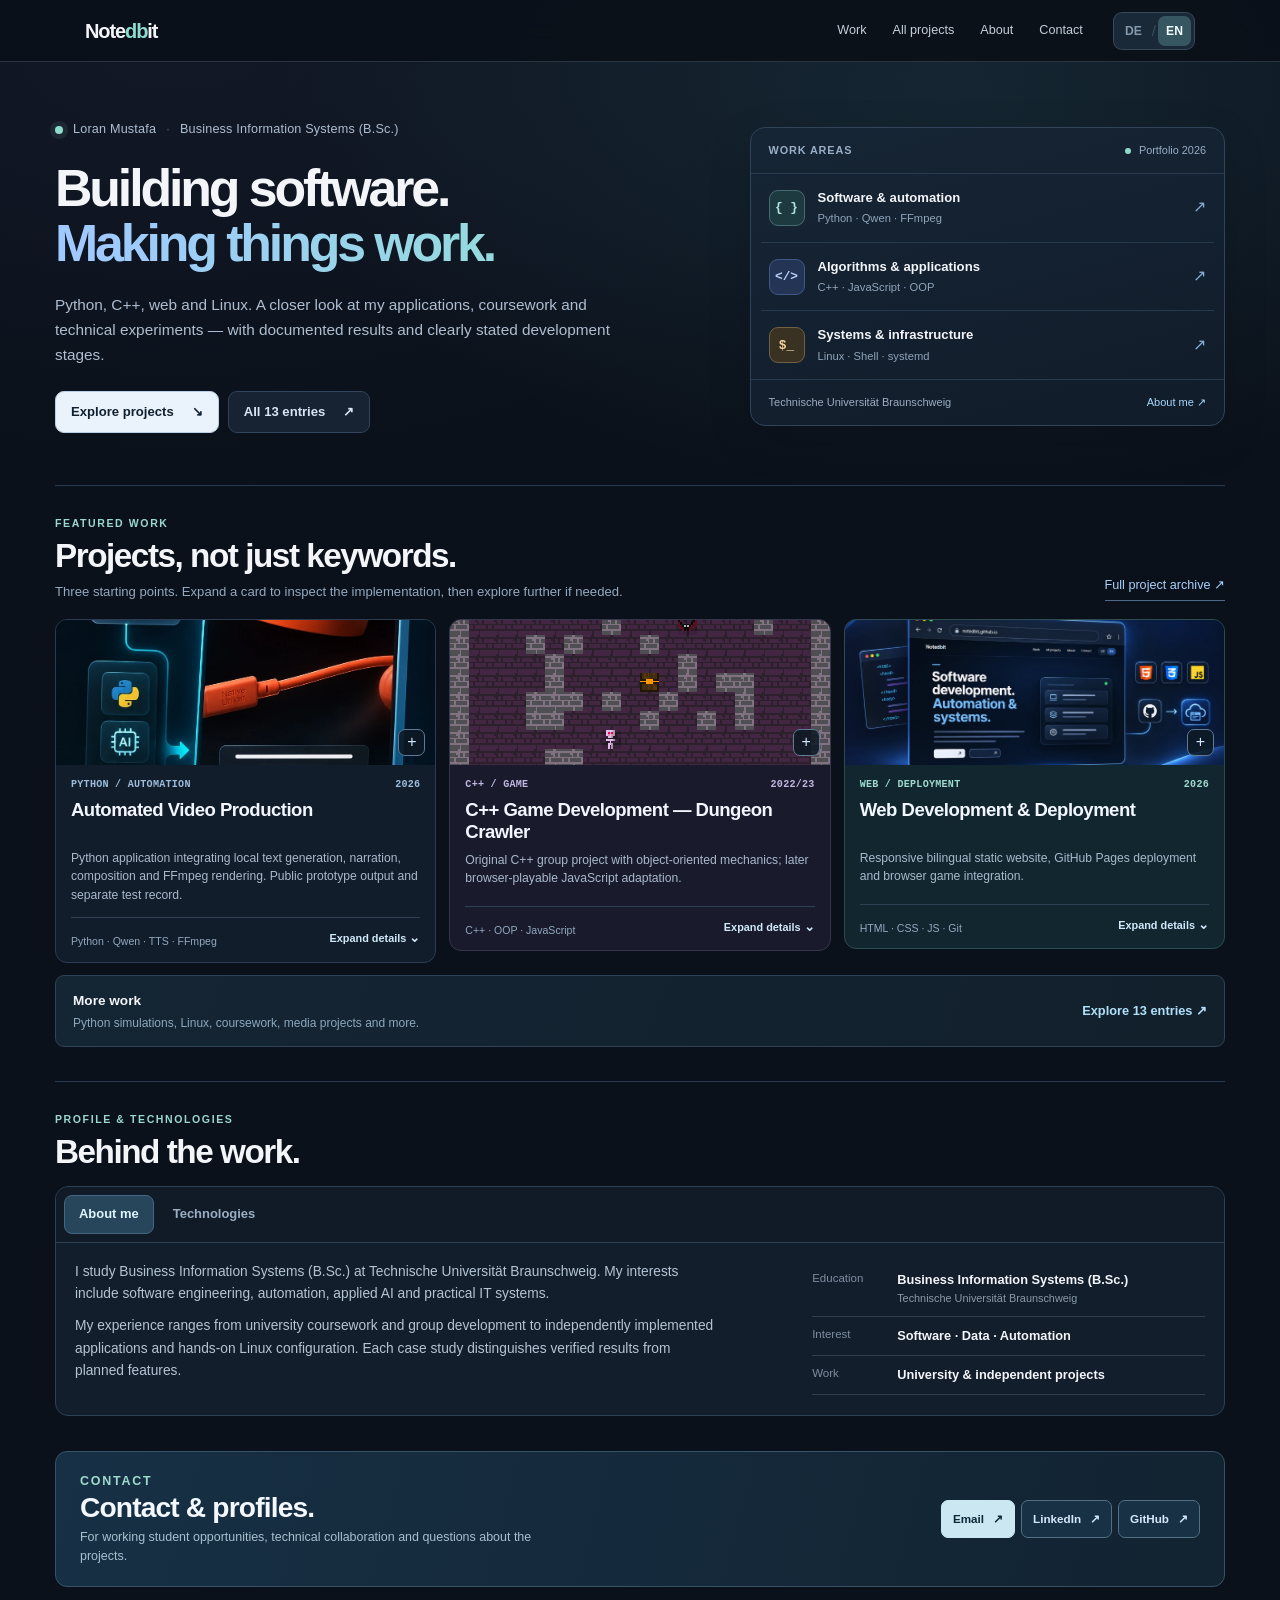
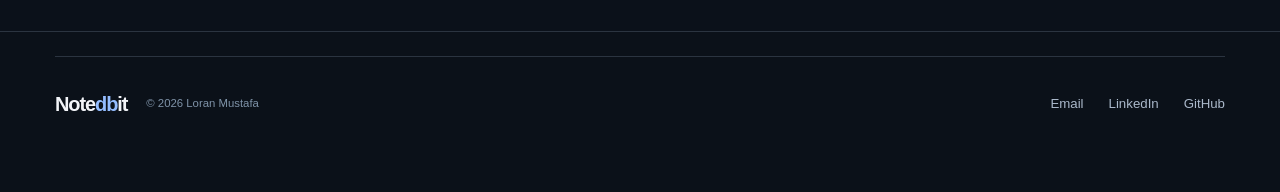
==== commit 41e5a7c9: "Add files via upload" ====
--- a/index.html
+++ b/index.html
@@ -1,7 +1,47 @@
 <!DOCTYPE html>
+
 <html lang="en"><head><meta charset="utf-8"/><meta content="width=device-width,initial-scale=1" name="viewport"/><title data-de="Loran Mustafa — Softwareentwicklung &amp; Automatisierung | Notedbit">Loran Mustafa — Software Development &amp; Automation | Notedbit</title><meta content="Technical portfolio by Loran Mustafa: Python applications, C++, web development and Linux automation, with demonstrations and documented project scope." data-content-de="Technisches Portfolio von Loran Mustafa: Python-Anwendungen, C++, Webentwicklung und Linux-Automatisierung mit Demos und dokumentiertem Projektumfang." name="description"/><meta content="#0a1018" name="theme-color"/><link href="https://notedbit.com/" rel="canonical"/><meta content="website" property="og:type"/><meta content="Loran Mustafa — Software Development &amp; Automation | Notedbit" data-content-de="Loran Mustafa — Softwareentwicklung &amp; Automatisierung | Notedbit" property="og:title"/><meta content="Technical portfolio by Loran Mustafa: Python applications, C++, web development and Linux automation, with demonstrations and documented project scope." data-content-de="Technisches Portfolio von Loran Mustafa: Python-Anwendungen, C++, Webentwicklung und Linux-Automatisierung mit Demos und dokumentiertem Projektumfang." property="og:description"/><meta content="https://notedbit.com/" property="og:url"/><meta content="https://notedbit.com/assets/og-preview.png" property="og:image"/><link href="assets/favicon.svg" rel="icon" type="image/svg+xml"/><link href="style.css" rel="stylesheet"/><script defer="" src="language.js"></script><script defer="" src="script.js"></script></head><body><a class="skip-link" href="#main-content"><span data-de="Zum Inhalt springen">Skip to content</span></a><header class="site-header" data-header=""><div class="nav-shell shell"><a aria-label="Notedbit home" class="brand wordmark" href="index.html"><span>Note</span><span class="wordmark-db">db</span><span>it</span></a><button aria-controls="primary-nav" aria-expanded="false" aria-label="Open navigation" class="nav-toggle" data-nav-toggle="" type="button"><span></span><span></span></button><nav aria-label="Primary navigation" class="site-nav" id="primary-nav"><a href="index.html#work"><span data-de="Arbeiten">Work</span></a><a href="projects/"><span data-de="Alle Projekte">All projects</span></a><a href="index.html#about"><span data-de="Über mich">About</span></a><a href="index.html#contact"><span data-de="Kontakt">Contact</span></a></nav><div aria-label="Sprache / Language" class="language-switch" data-language-switch="" role="group"><button aria-label="Deutsch wählen" aria-pressed="false" data-lang="de" lang="de" type="button">DE</button><span aria-hidden="true">/</span><button aria-label="Choose English" aria-pressed="true" data-lang="en" lang="en" type="button">EN</button></div></div></header>
-<main id="main-content"><section class="new-hero shell"><div class="new-hero-main"><p class="hero-kicker"><span class="hero-kicker-line"></span> Loran Mustafa <span class="hero-kicker-dot">·</span> <span data-de="Wirtschaftsinformatik, B.Sc.">Business Information Systems, B.Sc.</span></p><h1><span data-de="Softwareentwicklung.">Software development.</span><span class="new-hero-accent"><span data-de="Automatisierung &amp; Systeme.">Automation &amp; systems.</span></span></h1><p class="new-hero-lead"><span data-de="Praktische Arbeiten mit Python, C++, Webentwicklung und Linux. Dieses Portfolio dokumentiert Implementierungen, funktionsfähige Prototypen und technische Entscheidungen – einschließlich ihrer Grenzen.">Practical work in Python, C++, web development and Linux. This portfolio documents implementations, working prototypes and technical decisions — including their limitations.</span></p><div class="hero-actions"><a class="button button-primary" href="#work"><span data-de="Ausgewählte Arbeiten">Selected work</span><span aria-hidden="true">↗</span></a><a class="button button-secondary" href="projects/"><span data-de="Vollständiges Archiv">Complete archive</span><span aria-hidden="true">↗</span></a></div></div><aside aria-label="Project focus" class="new-hero-aside"><div class="aside-top"><span class="micro-label"><span data-de="SCHWERPUNKTE">CURRENT FOCUS</span></span><span class="status-light"></span></div><div class="aside-item"><div><b><span data-de="Software &amp; Automatisierung">Software &amp; automation</span></b><small>Python · Local AI · FFmpeg</small></div></div><div class="aside-item"><div><b><span data-de="Algorithmen &amp; Anwendungen">Algorithms &amp; applications</span></b><small>C++ · JavaScript · OOP</small></div></div><div class="aside-item"><div><b><span data-de="Linux &amp; Infrastruktur">Linux &amp; infrastructure</span></b><small>Shell · systemd · Git</small></div></div><div class="aside-note"><span data-de="Technische Universität Braunschweig">Technische Universität Braunschweig</span></div></aside><div class="hero-index">NOTEDBIT / PORTFOLIO <span>2026</span></div></section>
-<section class="work-section shell" id="work"><div class="editorial-heading"><div><p class="micro-label"><span data-de="AUSGEWÄHLTE ARBEITEN">SELECTED WORK</span></p><h2><span data-de="Projekte mit Nachweisen.">Projects with evidence.</span></h2></div><p><span data-de="Eine Auswahl mit öffentlichem Ergebnis, spielbarer Adaption oder Quellcode. Entwicklungsstände werden ausdrücklich kenntlich gemacht.">A selection of projects with a public output, interactive adaptation or source repository. Work in progress is labelled accordingly.</span></p></div><div class="feature-list"><article class="feature-row feature-row--video"><div class="feature-media"><a aria-label="Automated Product Video Generation" href="projects/#video"><img alt="Illustration of the automated video production workflow" data-alt-de="Illustration des automatisierten Videoproduktionsablaufs" loading="eager" src="assets/automated-video-thumbnail.webp"/></a></div><div class="feature-info"><div class="feature-meta"><span>SOFTWARE / PYTHON</span><span>2026</span></div><p class="feature-state"><span data-de="Funktionsfähiger Prototyp">Working prototype</span></p><h3><a href="projects/#video"><span data-de="Automatisierte Videoproduktion">Automated Video Production</span></a></h3><p class="feature-description"><span data-de="Python-Anwendung zur Verbindung von Produktdaten, lokalen Sprachmodellen, Sprachsynthese und Videorendering. Ein Prototyp-Video und ein separater Linux-Testlauf sind dokumentiert.">Python application that combines product data, local language models, speech synthesis and video rendering. A generated prototype and a separate Linux test are documented.</span></p><div class="feature-tags"><span>Python</span><span>Qwen</span><span>Kokoro TTS</span><span>FFmpeg</span></div><div class="feature-actions"><a href="projects/#video"><span data-de="Projekt ansehen">Explore project</span> <span aria-hidden="true">↗</span></a><a href="projects/#video"><span data-de="Prototyp ansehen">Watch prototype</span> <span aria-hidden="true">↗</span></a></div></div></article><article class="feature-row feature-row--game"><div class="feature-media"><a aria-label="C++ Game Development — Dungeon Crawler" href="projects/#dungeon"><img alt="Original pixel-art assets of Dungeon Crawler" data-alt-de="Original-Pixelgrafiken des Dungeon Crawlers" loading="eager" src="assets/dungeoncrawler-preview.png"/></a></div><div class="feature-info"><div class="feature-meta"><span>SOFTWARE / C++</span><span>2022/23</span></div><p class="feature-state"><span data-de="Gruppenarbeit + spätere Adaption">Group coursework + later adaptation</span></p><h3><a href="projects/#dungeon"><span data-de="C++-Spieleentwicklung — Dungeon Crawler">C++ Game Development — Dungeon Crawler</span></a></h3><p class="feature-description"><span data-de="Universitäres C++-Gruppenprojekt mit rundenbasiertem Kampfsystem und generierten Leveln. Eine spätere JavaScript-Adaption ist direkt im Browser spielbar.">A university C++ group project with turn-based combat and randomized levels. A later JavaScript adaptation can be played in the browser.</span></p><div class="feature-tags"><span>C++</span><span>Algorithms</span><span>JavaScript</span></div><div class="feature-actions"><a href="projects/#dungeon"><span data-de="Projekt ansehen">Explore project</span> <span aria-hidden="true">↗</span></a><a href="projects/#dungeon"><span data-de="Spiel ausprobieren">Try game</span> <span aria-hidden="true">↗</span></a></div></div></article><article class="feature-row feature-row--site"><div class="feature-media"><a aria-label="Web Development &amp; Deployment" href="projects/#website"><img alt="Illustration of the Notedbit website and deployment workflow" data-alt-de="Illustration der Notedbit-Website und ihrer Bereitstellung" loading="eager" src="assets/web-deployment-thumbnail.webp"/></a></div><div class="feature-info"><div class="feature-meta"><span>WEB / DEPLOYMENT</span><span>2026</span></div><p class="feature-state"><span data-de="Veröffentlichte Website">Live website</span></p><h3><a href="projects/#website"><span data-de="Webentwicklung &amp; Bereitstellung">Web Development &amp; Deployment</span></a></h3><p class="feature-description"><span data-de="Dieses Portfolio ist eine statische, zweisprachige Website mit HTML, CSS und JavaScript, versioniert auf GitHub und über GitHub Pages bereitgestellt.">This portfolio is a static, bilingual website built with HTML, CSS and JavaScript, versioned on GitHub and deployed through GitHub Pages.</span></p><div class="feature-tags"><span>HTML</span><span>CSS</span><span>JavaScript</span><span>GitHub Pages</span></div><div class="feature-actions"><a href="projects/#website"><span data-de="Projekt ansehen">Explore project</span> <span aria-hidden="true">↗</span></a><a href="https://github.com/NotedBit/notedbit" rel="noopener noreferrer" target="_blank"><span data-de="Quellcode">View source</span> <span aria-hidden="true">↗</span></a></div></div></article></div><div class="archive-teaser"><div><span class="micro-label"><span data-de="WEITERE ARBEITEN">BEYOND THE HIGHLIGHTS</span></span><h3><span data-de="Das vollständige Projektarchiv">The complete project archive</span></h3><p><span data-de="Python-Simulationen, Horrorvideo-Workflows, C++-Studienarbeiten, Linux-Konfiguration, ein privater Gameserver und eigenständige Medienprojekte.">Python simulations, horror-video workflows, C++ coursework, Linux configuration, a private game server and independent media work.</span></p></div><a class="button button-secondary" href="projects/"><span data-de="Alle Arbeiten ansehen">Explore all work</span><span aria-hidden="true">↗</span></a></div></section>
-<div class="lower-grid shell"><section class="profile-section" id="about"><div class="editorial-heading"><div><p class="micro-label"><span data-de="PROFIL">PROFILE</span></p><h2><span data-de="Über mich &amp; Fachliches.">About &amp; technical focus.</span></h2></div></div><div class="profile-columns"><div class="profile-copy"><p><span data-de="Ich studiere Wirtschaftsinformatik (B.Sc.) an der Technischen Universität Braunschweig. Meine Interessen liegen in Softwareentwicklung, Automatisierung, angewandter KI und praktischen IT-Systemen.">I study Business Information Systems (B.Sc.) at Technische Universität Braunschweig. My interests include software engineering, automation, applied AI and practical IT systems.</span></p><p><span data-de="Meine Erfahrungen reichen von Studien- und Gruppenprojekten über eigenständig entwickelte Anwendungen bis zur praktischen Linux-Konfiguration. Die Fallstudien trennen überprüfte Ergebnisse von geplanten Funktionen.">My experience ranges from university coursework and group development to independently implemented applications and hands-on Linux configuration. Each case study distinguishes verified results from planned features.</span></p></div><div class="profile-facts"><div><span><span data-de="Studium">Education</span></span><b><span data-de="Wirtschaftsinformatik (B.Sc.)">Business Information Systems (B.Sc.)</span></b><small>Technische Universität Braunschweig</small></div><div><span><span data-de="Interesse">Interest</span></span><b><span data-de="Software · Daten · Automatisierung">Software · Data · Automation</span></b></div><div><span><span data-de="Praxis">Work</span></span><b><span data-de="Studien- und Eigenprojekte">University &amp; independent projects</span></b></div></div></div></section>
-<section class="skills-section" id="skills"><div class="skills-heading"><p class="micro-label"><span data-de="WERKZEUGE">TOOLBOX</span></p><h2><span data-de="Eingesetzte Technologien">Technologies in use</span></h2></div><div class="skills-board"><div><h3><span data-de="Programmierung &amp; Web">Programming &amp; web</span></h3><p>Python · C++ · Java · JavaScript · HTML · CSS</p></div><div><h3><span data-de="Daten &amp; Analyse">Data &amp; Analysis</span></h3><p>SQL (<span data-de="Grundlagen">basics</span>) · R · Jupyter Notebook</p></div><div><h3><span data-de="Entwicklung &amp; Systeme">Development &amp; Systems</span></h3><p data-de="Linux · Shell-Skripte · systemd · Git · GitHub">Linux · Shell scripting · systemd · Git · GitHub</p></div><div><h3><span data-de="Bibliotheken &amp; Automatisierung">Libraries &amp; Automation</span></h3><p data-de="Lokale LLMs (Qwen) · Sprachsynthese (Kokoro) · FFmpeg · PySide6 · pygame">Local LLMs (Qwen) · TTS (Kokoro) · FFmpeg · PySide6 · pygame</p></div></div></section></div>
-<section class="contact-section shell" id="contact"><div class="contact-panel"><div><p class="micro-label"><span data-de="KONTAKT">CONTACT</span></p><h2><span data-de="Kontakt &amp; Profile.">Contact &amp; profiles.</span></h2><p><span data-de="Für Werkstudententätigkeiten, technische Zusammenarbeit und Fragen zu den Projekten.">For working student opportunities, technical collaboration and questions about the projects.</span></p></div><div class="contact-actions"><a class="button button-primary" href="mailto:loran@notedbit.com"><span data-de="E-Mail">Email</span><span aria-hidden="true">↗</span></a><a class="button button-secondary" href="https://www.linkedin.com/in/loran-mustafa"><span data-de="LinkedIn">LinkedIn</span><span aria-hidden="true">↗</span></a><a class="button button-secondary" href="https://github.com/notedbit"><span data-de="GitHub">GitHub</span><span aria-hidden="true">↗</span></a></div></div></section></main><footer class="site-footer portfolio-footer"><div class="footer-shell shell"><div class="footer-identity"><a aria-label="Notedbit home" class="brand wordmark" href="index.html"><span>Note</span><span class="wordmark-db">db</span><span>it</span></a><p>© <span data-year="">2026</span> Loran Mustafa</p></div><div class="footer-meta"><a href="mailto:loran@notedbit.com">Email</a><a href="https://www.linkedin.com/in/loran-mustafa" rel="noopener noreferrer" target="_blank">LinkedIn</a><a href="https://github.com/notedbit" rel="noopener noreferrer" target="_blank">GitHub</a></div></div></footer></body></html>+<main class="studio-main" id="main-content">
+<section class="studio-hero shell" id="top">
+<div class="studio-hero-intro"><div class="studio-eyebrow"><span aria-hidden="true" class="studio-indicator"></span> Loran Mustafa <span aria-hidden="true" class="studio-eyebrow-slash">·</span> <span data-de="Wirtschaftsinformatik (B.Sc.)">Business Information Systems (B.Sc.)</span></div>
+<h1><span data-de="Software entwickeln.">Building software.</span><span class="studio-highlight" data-de="Ideen umsetzen.">Making things work.</span></h1>
+<p class="studio-lede"><span data-de="Python, C++, Web und Linux. Ein Einblick in meine Anwendungen, Studienarbeiten und technischen Experimente – mit nachvollziehbaren Ergebnissen und klar benannten Entwicklungsständen.">Python, C++, web and Linux. A closer look at my applications, coursework and technical experiments — with documented results and clearly stated development stages.</span></p>
+<div class="studio-hero-actions"><a class="studio-primary" href="#work"><span data-de="Projekte entdecken">Explore projects</span><span aria-hidden="true">↘</span></a><a class="studio-secondary" href="projects/"><span data-de="Alle 13 Einträge">All 13 entries</span><span aria-hidden="true">↗</span></a></div>
+</div>
+<aside aria-label="Project focus" class="studio-hero-focus" data-aria-label-de="Projektschwerpunkte"><div class="studio-hero-focus-top"><span data-de="ARBEITSGEBIETE">WORK AREAS</span><span class="studio-focus-live"><span aria-hidden="true" class="studio-dot"></span><span data-de="Portfolio 2026">Portfolio 2026</span></span></div>
+<div class="studio-focus-rows">
+<a href="projects/#video"><span aria-hidden="true" class="studio-focus-symbol studio-focus-symbol--mint">{ }</span><span><strong><span data-de="Software &amp; Automatisierung">Software &amp; automation</span></strong><small>Python · Qwen · FFmpeg</small></span><span aria-hidden="true">↗</span></a>
+<a href="projects/#dungeon"><span aria-hidden="true" class="studio-focus-symbol studio-focus-symbol--blue">&lt;/&gt;</span><span><strong><span data-de="Algorithmen &amp; Anwendungen">Algorithms &amp; applications</span></strong><small>C++ · JavaScript · OOP</small></span><span aria-hidden="true">↗</span></a>
+<a href="projects/#linux"><span aria-hidden="true" class="studio-focus-symbol studio-focus-symbol--amber">$_</span><span><strong><span data-de="Systeme &amp; Infrastruktur">Systems &amp; infrastructure</span></strong><small>Linux · Shell · systemd</small></span><span aria-hidden="true">↗</span></a>
+</div>
+<div class="studio-focus-bottom"><span>Technische Universität Braunschweig</span><a href="#about"><span data-de="Über mich">About me</span> ↗</a></div>
+</aside>
+</section>
+<section class="studio-work shell" id="work"><header class="studio-section-header"><div><p class="studio-section-label"><span data-de="AUSGEWÄHLTE ARBEITEN">FEATURED WORK</span></p><h2><span data-de="Projekte, nicht nur Schlagwörter.">Projects, not just keywords.</span></h2><p><span data-de="Drei Einblicke. Karten aufklappen, Umsetzung ansehen und bei Bedarf tiefer einsteigen.">Three starting points. Expand a card to inspect the implementation, then explore further if needed.</span></p></div><a class="studio-small-link" href="projects/"><span data-de="Gesamtes Projektarchiv">Full project archive</span> ↗</a></header>
+<div class="studio-project-grid"><details class="studio-project" id="featured-video">
+<summary aria-label="Automated Video Production — project information" data-aria-label-de="Automatisierte Videoproduktion — Projektinformationen"><div class="studio-project-cover"><img alt="Illustration of the automated video production workflow" data-alt-de="Illustration des automatisierten Videoproduktionsablaufs" loading="lazy" src="assets/automated-video-thumbnail.webp"/><span aria-hidden="true" class="studio-project-cover-mark">+</span></div>
+<div class="studio-project-titleblock"><div class="studio-project-label"><span data-de="Python / Automatisierung">Python / Automation</span><span>2026</span></div><span class="archive-record-title"><span data-de="Automatisierte Videoproduktion">Automated Video Production</span></span><p class="archive-record-description"><span data-de="Python-Anwendung mit lokaler Textgenerierung, Vertonung, Szenenaufbau und FFmpeg-Rendering. Öffentlicher Prototyp und separater Testnachweis.">Python application integrating local text generation, narration, composition and FFmpeg rendering. Public prototype output and separate test record.</span></p><div class="studio-project-foot"><span class="archive-record-stack">Python · Qwen · TTS · FFmpeg</span><span class="studio-project-more"><span class="studio-expand-label" data-de="Details aufklappen">Expand details</span><span class="studio-collapse-label" data-de="Schließen">Collapse</span> <span aria-hidden="true">⌄</span></span></div></div></summary>
+<div class="studio-project-expanded"><p class="studio-project-expanded-kicker"><span data-de="Technische Umsetzung">Technical implementation</span></p><div class="archive-facts"><div class="archive-fact"><h4><span data-de="Von Produktinformationen zur Videoausgabe">From product information to video output</span></h4><p><span data-de="Die Anwendung soll aus ausgewählten Produktdaten vertonte Produktvideos im Hochformat erzeugen. Python verbindet Datenverarbeitung, lokale Textgenerierung, Audio und Rendering zu einem durchgängigen Ablauf.">The application is designed to generate narrated vertical product videos from selected product data. Python coordinates data processing, local text generation, audio and rendering in an end-to-end workflow.</span></p></div><div class="archive-fact"><h4><span data-de="Komponenten der Pipeline">Pipeline components</span></h4><p><span data-de="Die Pipeline verwendet ein lokales Qwen-Modell für Skripte, Kokoro zur Sprachsynthese und FFmpeg für das Videorendering. Szenenzeiten, Untertitel, Komposition und technische Prüfungen werden innerhalb der Anwendung verarbeitet. Eine Desktop-Oberfläche auf Basis von PySide6 gehört zum Projekt.">The pipeline uses a local Qwen model for scripts, Kokoro for speech synthesis and FFmpeg for video rendering. Scene timing, captions, composition and technical checks are handled within the application. A PySide6-based desktop interface is part of the project.</span></p></div></div><div class="studio-video-row"><video aria-label="Generated product video prototype" controls="" data-aria-label-de="Generierter Produktvideo-Prototyp" playsinline="" poster="assets/trending-trove-poster.jpg" preload="none"><source src="assets/trending-trove-prototype.mp4" type="video/mp4"/></video><p><span data-de="Frühere Ausgabe aus der Entwicklung, keine finale Version. Der dokumentierte Linux-Test verwendete eine andere Videodatei.">Earlier development output, not a final release. The documented Linux test used a different video file.</span></p></div><div class="studio-project-actions"><a class="studio-link" href="projects/#video"><span data-de="Projekt im Archiv">Open in archive</span> ↗</a><a class="studio-link muted" href="projects/trendingtrove.html"><span data-de="Ausführliche Dokumentation">Full case study</span> ↗</a></div></div>
+</details><details class="studio-project" id="featured-dungeon">
+<summary aria-label="C++ Game Development — Dungeon Crawler — project information" data-aria-label-de="C++-Spieleentwicklung — Dungeon Crawler — Projektinformationen"><div class="studio-project-cover"><img alt="Original pixel-art assets of Dungeon Crawler" data-alt-de="Original-Pixelgrafiken des Dungeon Crawlers" loading="lazy" src="assets/dungeoncrawler-preview.png"/><span aria-hidden="true" class="studio-project-cover-mark">+</span></div>
+<div class="studio-project-titleblock"><div class="studio-project-label"><span data-de="C++ / Spiel">C++ / Game</span><span>2022/23</span></div><span class="archive-record-title"><span data-de="C++-Spieleentwicklung — Dungeon Crawler">C++ Game Development — Dungeon Crawler</span></span><p class="archive-record-description"><span data-de="Ursprüngliches C++-Gruppenprojekt mit objektorientierten Mechaniken; später erstellte, spielbare JavaScript-Adaption.">Original C++ group project with object-oriented mechanics; later browser-playable JavaScript adaptation.</span></p><div class="studio-project-foot"><span class="archive-record-stack">C++ · OOP · JavaScript</span><span class="studio-project-more"><span class="studio-expand-label" data-de="Details aufklappen">Expand details</span><span class="studio-collapse-label" data-de="Schließen">Collapse</span> <span aria-hidden="true">⌄</span></span></div></div></summary>
+<div class="studio-project-expanded"><p class="studio-project-expanded-kicker"><span data-de="Technische Umsetzung">Technical implementation</span></p><div class="archive-facts"><div class="archive-fact"><h4><span data-de="Ursprüngliches C++-Projekt">Original C++ project</span></h4><p><span data-de="Entwickelt im Rahmen von Algorithmen und Datenstrukturen an der Universität Osnabrück. Die ursprüngliche Umgebung verwendete AlgoViz / SVG für die Darstellung und umfasste Charaktere, Gegner, Kämpfe, Gegenstände, Truhen, Gold, Gifteffekte und Levelwechsel.">Developed as part of Algorithms and Data Structures at the University of Osnabrück. The original environment used AlgoViz / SVG for graphics and included characters, enemies, combat, items, chests, gold, poison effects and level progression.</span></p></div><div class="archive-fact"><h4><span data-de="Spiel- und Levelmechanik">Game and level logic</span></h4><p><span data-de="Der ursprüngliche Code enthält objektorientierte Klassen und eine rasterbasierte Dungeon-Logik. Zufällige Levelgenerierung und Prüfungen erreichbarer Bereiche gehören zur dokumentierten Implementierung. Der Browser-Port bildet ausgewählte Mechaniken mit JavaScript und den vorhandenen Pixel-Art-Grafiken nach.">The original code includes object-oriented classes and grid-based dungeon logic. Randomized level generation and checks for reachable areas are part of the documented implementation. The browser port reproduces selected mechanics using JavaScript and the existing pixel-art assets.</span></p></div></div><div class="studio-demo-note"><span data-de="Eine spielbare JavaScript-Adaption ist direkt im Projektarchiv integriert. Sie ist nicht die ursprüngliche C++-Ausführung.">The playable JavaScript adaptation is integrated into the project archive. It is not the original C++ executable.</span> <a href="projects/#dungeon"><span data-de="Demo im Archiv laden">Load demo in archive</span> ↗</a></div><div class="studio-project-actions"><a class="studio-link" href="projects/#dungeon"><span data-de="Projekt im Archiv">Open in archive</span> ↗</a><a class="studio-link muted" href="projects/dungeoncrawler.html"><span data-de="Ausführliche Dokumentation">Full case study</span> ↗</a></div></div>
+</details><details class="studio-project" id="featured-website">
+<summary aria-label="Web Development &amp; Deployment — project information" data-aria-label-de="Webentwicklung &amp; Bereitstellung — Projektinformationen"><div class="studio-project-cover"><img alt="Illustration of the Notedbit website and deployment workflow" data-alt-de="Illustration der Notedbit-Website und ihrer Bereitstellung" loading="lazy" src="assets/web-deployment-thumbnail.webp"/><span aria-hidden="true" class="studio-project-cover-mark">+</span></div>
+<div class="studio-project-titleblock"><div class="studio-project-label"><span data-de="Web / Bereitstellung">Web / Deployment</span><span>2026</span></div><span class="archive-record-title"><span data-de="Webentwicklung &amp; Bereitstellung">Web Development &amp; Deployment</span></span><p class="archive-record-description"><span data-de="Responsive zweisprachige statische Website, GitHub-Pages-Bereitstellung und Integration eines Browserspiels.">Responsive bilingual static website, GitHub Pages deployment and browser game integration.</span></p><div class="studio-project-foot"><span class="archive-record-stack">HTML · CSS · JS · Git</span><span class="studio-project-more"><span class="studio-expand-label" data-de="Details aufklappen">Expand details</span><span class="studio-collapse-label" data-de="Schließen">Collapse</span> <span aria-hidden="true">⌄</span></span></div></div></summary>
+<div class="studio-project-expanded"><p class="studio-project-expanded-kicker"><span data-de="Technische Umsetzung">Technical implementation</span></p><div class="archive-facts"><div class="archive-fact"><h4><span data-de="HTML, CSS und JavaScript">Plain HTML, CSS and JavaScript</span></h4><p><span data-de="Notedbit wird ohne Frontend-Framework oder Backend umgesetzt. Die Website enthält responsive Navigation, eine zweisprachige Oberfläche, Projektseiten, einen Videoplayer und eine interaktive JavaScript-Spieladaption.">Notedbit is built without a frontend framework or backend. The site includes responsive navigation, a bilingual interface, project pages, a media player and an interactive JavaScript game adaptation.</span></p></div><div class="archive-fact"><h4><span data-de="Versioniert und veröffentlicht">Versioned and published</span></h4><p><span data-de="Der Quellcode wird mit Git und GitHub verwaltet und über GitHub Pages unter einer eigenen Domain bereitgestellt. Das öffentliche Repository dokumentiert die Seitenstruktur und den verfügbaren Quellcode.">The source is managed with Git and GitHub and served through GitHub Pages under a custom domain. The public repository documents the site structure and the available source code.</span></p></div></div><div class="studio-project-actions"><a class="studio-link" href="projects/#website"><span data-de="Projekt im Archiv">Open in archive</span> ↗</a><a class="studio-link muted" href="projects/web-development.html"><span data-de="Ausführliche Dokumentation">Full case study</span> ↗</a></div></div>
+</details></div>
+<div class="studio-more-work"><span><b><span data-de="Weitere Arbeiten">More work</span></b><span data-de="Python-Simulationen, Linux, Studienübungen, Medienprojekte und mehr.">Python simulations, Linux, coursework, media projects and more.</span></span><a href="projects/"><span data-de="13 Projekte erkunden">Explore 13 entries</span> ↗</a></div>
+</section>
+<section class="studio-about shell" id="about"><div class="studio-section-header studio-about-header"><div><p class="studio-section-label"><span data-de="PROFIL &amp; TECHNOLOGIEN">PROFILE &amp; TECHNOLOGIES</span></p><h2><span data-de="Hinter den Projekten.">Behind the work.</span></h2></div></div>
+<div class="studio-tabs" data-studio-tabs="">
+<div aria-label="Profile and technologies" class="studio-tab-list" data-aria-label-de="Profil und Technologien" role="tablist">
+<button aria-controls="studio-panel-profile" aria-selected="true" data-studio-tab="profile" id="studio-tab-profile" role="tab" tabindex="0" type="button"><span data-de="Über mich">About me</span></button>
+<button aria-controls="studio-panel-stack" aria-selected="false" data-studio-tab="stack" id="studio-tab-stack" role="tab" tabindex="-1" type="button"><span data-de="Technologien">Technologies</span></button>
+</div>
+<div aria-labelledby="studio-tab-profile" class="studio-tab-panel" id="studio-panel-profile" role="tabpanel" tabindex="0"><div class="profile-columns"><div class="profile-copy"><p><span data-de="Ich studiere Wirtschaftsinformatik (B.Sc.) an der Technischen Universität Braunschweig. Meine Interessen liegen in Softwareentwicklung, Automatisierung, angewandter KI und praktischen IT-Systemen.">I study Business Information Systems (B.Sc.) at Technische Universität Braunschweig. My interests include software engineering, automation, applied AI and practical IT systems.</span></p><p><span data-de="Meine Erfahrungen reichen von Studien- und Gruppenprojekten über eigenständig entwickelte Anwendungen bis zur praktischen Linux-Konfiguration. Die Fallstudien trennen überprüfte Ergebnisse von geplanten Funktionen.">My experience ranges from university coursework and group development to independently implemented applications and hands-on Linux configuration. Each case study distinguishes verified results from planned features.</span></p></div><div class="profile-facts"><div><span><span data-de="Studium">Education</span></span><b><span data-de="Wirtschaftsinformatik (B.Sc.)">Business Information Systems (B.Sc.)</span></b><small>Technische Universität Braunschweig</small></div><div><span><span data-de="Interesse">Interest</span></span><b><span data-de="Software · Daten · Automatisierung">Software · Data · Automation</span></b></div><div><span><span data-de="Praxis">Work</span></span><b><span data-de="Studien- und Eigenprojekte">University &amp; independent projects</span></b></div></div></div></div>
+<div aria-labelledby="studio-tab-stack" class="studio-tab-panel" hidden="" id="studio-panel-stack" role="tabpanel" tabindex="0"><div class="studio-stack-intro" id="skills"><span data-de="Technologien, die in Studium oder eigenen Projekten zum Einsatz kamen – ohne Einstufung als Expertenkenntnisse.">Technologies used in coursework or personal projects, without implying expert-level proficiency.</span></div><div class="skills-board"><div><h3><span data-de="Programmierung &amp; Web">Programming &amp; web</span></h3><p>Python · C++ · Java · JavaScript · HTML · CSS</p></div><div><h3><span data-de="Daten &amp; Analyse">Data &amp; Analysis</span></h3><p>SQL (<span data-de="Grundlagen">basics</span>) · R · Jupyter Notebook</p></div><div><h3><span data-de="Entwicklung &amp; Systeme">Development &amp; Systems</span></h3><p data-de="Linux · Shell-Skripte · systemd · Git · GitHub">Linux · Shell scripting · systemd · Git · GitHub</p></div><div><h3><span data-de="Bibliotheken &amp; Automatisierung">Libraries &amp; Automation</span></h3><p data-de="Lokale LLMs (Qwen) · Sprachsynthese (Kokoro) · FFmpeg · PySide6 · pygame">Local LLMs (Qwen) · TTS (Kokoro) · FFmpeg · PySide6 · pygame</p></div></div></div>
+</div>
+</section>
+<section class="studio-contact shell" id="contact"><div class="contact-panel"><div><p class="micro-label"><span data-de="KONTAKT">CONTACT</span></p><h2><span data-de="Kontakt &amp; Profile.">Contact &amp; profiles.</span></h2><p><span data-de="Für Werkstudententätigkeiten, technische Zusammenarbeit und Fragen zu den Projekten.">For working student opportunities, technical collaboration and questions about the projects.</span></p></div><div class="contact-actions"><a class="button button-primary" href="mailto:loran@notedbit.com"><span data-de="E-Mail">Email</span><span aria-hidden="true">↗</span></a><a class="button button-secondary" href="https://www.linkedin.com/in/loran-mustafa"><span data-de="LinkedIn">LinkedIn</span><span aria-hidden="true">↗</span></a><a class="button button-secondary" href="https://github.com/notedbit"><span data-de="GitHub">GitHub</span><span aria-hidden="true">↗</span></a></div></div></section>
+</main><footer class="site-footer portfolio-footer"><div class="footer-shell shell"><div class="footer-identity"><a aria-label="Notedbit home" class="brand wordmark" href="index.html"><span>Note</span><span class="wordmark-db">db</span><span>it</span></a><p>© <span data-year="">2026</span> Loran Mustafa</p></div><div class="footer-meta"><a href="mailto:loran@notedbit.com">Email</a><a href="https://www.linkedin.com/in/loran-mustafa" rel="noopener noreferrer" target="_blank">LinkedIn</a><a href="https://github.com/notedbit" rel="noopener noreferrer" target="_blank">GitHub</a></div></div></footer></body></html>
--- a/style.css
+++ b/style.css
@@ -3046,3 +3046,253 @@
 @media (prefers-reduced-motion:reduce) { .feature-row { transition:none; } }
 /* Ensure readable body copy on the intentionally light contact band. */
 .contact-panel p:not(.micro-label) { color:#3d5a63; font-size:.78rem; line-height:1.55; max-width:460px; }
+
+/* =============================================================
+   Notedbit interactive portfolio / November 2026
+   Scoped to the new homepage workspace, archive, and case studies.
+   Existing media, games and non-redesigned components stay intact.
+   ============================================================= */
+:root { --studio-ink:#f4f7fc; --studio-fog:#adbdd0; --studio-line:#28394d; --studio-mint:#8edccc; --studio-sky:#9fc2fc; --studio-gold:#e7bb85; }
+[hidden] {display:none!important;}
+body { background:linear-gradient(180deg,#0c121c 0,#0b111a 34rem,#0b111a 100%); }
+.shell {width:min(calc(100% - 56px),1170px);}
+
+/* Homepage: contemporary two-column hero and visual hierarchy. */
+.studio-main { font-size:.93rem; }
+.studio-hero {display:grid;grid-template-columns:minmax(0,1.15fr) minmax(300px,.85fr);gap:clamp(28px,4vw,66px);align-items:center;padding-block:58px 52px;}
+.studio-eyebrow {display:flex;flex-wrap:wrap;align-items:center;gap:10px;color:#adbed2;font-size:.79rem;letter-spacing:.015em;}
+.studio-indicator {height:8px;width:8px;border-radius:50%;background:var(--studio-mint);box-shadow:0 0 0 5px rgba(142,220,204,.09);}
+.studio-eyebrow-slash {color:#4c6480;}
+.studio-hero h1 {margin:21px 0 0;font-size:clamp(2.35rem,4.05vw,4.25rem);font-weight:700;letter-spacing:-.06em;line-height:1.07;}
+.studio-hero h1 > span {display:block;}
+.studio-highlight {background:linear-gradient(95deg,#a0c9ff 5%,#92dfd5 85%);-webkit-background-clip:text;background-clip:text;color:transparent;}
+.studio-lede {max-width:580px;color:#aebed0;line-height:1.66;font-size:clamp(.89rem,1.2vw,.98rem);margin:20px 0 0;}
+.studio-hero-actions {display:flex;gap:9px;flex-wrap:wrap;margin-top:23px;}
+.studio-primary,.studio-secondary {display:inline-flex;align-items:center;justify-content:space-between;gap:18px;padding:10px 15px;min-height:42px;border:1px solid #bdcfe5;border-radius:9px;font-size:.82rem;font-weight:650;transition:background .2s ease,border-color .2s ease,transform .2s ease;}
+.studio-primary {background:#eaf3fc;color:#112030;}
+.studio-secondary {background:#172233;border-color:#31445b;color:#d7e5f4;}
+.studio-primary:hover,.studio-secondary:hover {transform:translateY(-2px);}
+.studio-secondary:hover {border-color:#9fc2fc;background:#1d3147;}
+.studio-hero-focus {border:1px solid #31445a;border-radius:15px;background:linear-gradient(165deg,#162535,#111c2a);overflow:hidden;box-shadow:0 14px 45px rgba(0,0,0,.14);}
+.studio-hero-focus-top,.studio-focus-bottom {padding:14px 18px;display:flex;justify-content:space-between;align-items:center;gap:12px;font-size:.68rem;color:#98afc6;}
+.studio-hero-focus-top {border-bottom:1px solid #293b50;letter-spacing:.08em;font-weight:690;}
+.studio-focus-live {display:flex;align-items:center;gap:8px;letter-spacing:0;font-weight:500;}
+.studio-dot {height:6px;width:6px;border-radius:50%;background:#8edccc;}
+.studio-focus-rows {padding:0 10px;}
+.studio-focus-rows a {display:grid;grid-template-columns:37px minmax(0,1fr) auto;align-items:center;gap:12px;padding:14px 8px;border-bottom:1px solid #263a4e;transition:background .17s ease;}
+.studio-focus-rows a:hover {background:#1b2d41;}
+.studio-focus-rows a:last-child {border-bottom:none;}
+.studio-focus-rows a > span:last-child {color:#87add7;font-size:1rem;}
+.studio-focus-rows strong,.studio-focus-rows small {display:block;}
+.studio-focus-rows strong {font-size:.82rem;font-weight:650;}
+.studio-focus-rows small {font-size:.7rem;color:#90a5bb;margin-top:2px;}
+.studio-focus-symbol {width:36px;height:36px;border-radius:9px;display:grid;place-items:center;border:1px solid #456c70;font:700 .8rem ui-monospace,monospace;color:#b3e4de;background:#1c3a40;}
+.studio-focus-symbol--blue {color:#bad0ff;background:#243454;border-color:#405889;}
+.studio-focus-symbol--amber {color:#f4d4a2;background:#393122;border-color:#736044;}
+.studio-focus-bottom {border-top:1px solid #293b50;color:#9cacc1;font-size:.69rem;}
+.studio-focus-bottom a {color:#a8d7fc;white-space:nowrap;}
+
+.studio-work {border-top:1px solid #283b50;padding-block:29px 34px;}
+.studio-section-header {display:flex;justify-content:space-between;align-items:end;gap:25px;margin-bottom:18px;}
+.studio-section-label {font-size:.66rem;font-weight:750;letter-spacing:.15em;color:#9ad8cf;margin:0 0 5px;}
+.studio-section-header h2 {font-size:clamp(1.65rem,2.6vw,2.45rem);font-weight:690;letter-spacing:-.044em;line-height:1.14;margin:0;}
+.studio-section-header p:not(.studio-section-label) {font-size:.82rem;color:#94a9c0;margin:7px 0 0;line-height:1.45;}
+.studio-small-link {flex:0 0 auto;color:#abd0fb;font-size:.79rem;padding-bottom:4px;border-bottom:1px solid #506a86;}
+.studio-small-link:hover {color:#fff;}
+
+/* Featured: 3 compact native expandable cards, technical details inside. */
+.studio-project-grid {display:grid;grid-template-columns:repeat(3,minmax(0,1fr));gap:13px;align-items:start;}
+.studio-project {min-width:0;overflow:hidden;background:#121d2b;border:1px solid #2b3c52;border-radius:12px;transition:border-color .2s ease,background .2s ease,box-shadow .2s ease;}
+.studio-project:nth-child(2) {background:#191b2d;border-color:#37354d;}
+.studio-project:nth-child(3) {background:#122630;border-color:#2b4c50;}
+.studio-project:hover {border-color:#6485aa;box-shadow:0 10px 22px rgba(0,0,0,.15);}
+.studio-project[open] {border-color:#8aafcc;box-shadow:0 10px 30px rgba(0,0,0,.2);}
+.studio-project summary {display:block;list-style:none;cursor:pointer;}
+.studio-project summary::-webkit-details-marker {display:none;}
+.studio-project summary::marker {content:'';}
+.studio-project summary:focus-visible {outline:2px solid #a1d6ff;outline-offset:-3px;}
+.studio-project-cover {height:145px;overflow:hidden;position:relative;background:#1d2b3c;}
+.studio-project-cover img {height:100%;width:100%;object-fit:cover;display:block;transition:transform .27s ease;}
+.studio-project:nth-child(1) .studio-project-cover img {object-fit:cover;object-position:center 40%;}
+.studio-project:nth-child(2) .studio-project-cover img {image-rendering:pixelated;object-fit:cover;}
+.studio-project:hover .studio-project-cover img {transform:scale(1.025);}
+.studio-project-cover-mark {position:absolute;bottom:9px;right:10px;display:grid;place-items:center;background:rgba(13,25,36,.86);border:1px solid #617995;border-radius:7px;width:27px;height:27px;font-size:1rem;color:#d0e8ff;line-height:1;}
+.studio-project[open] .studio-project-cover-mark {font-size:0;}
+.studio-project[open] .studio-project-cover-mark:after {content:'−';font-size:1.1rem;}
+.studio-project-titleblock {padding:14px 15px 13px;}
+.studio-project-label {display:flex;align-items:center;justify-content:space-between;gap:6px;font:650 .63rem ui-monospace,monospace;color:#9cbcd9;letter-spacing:.025em;text-transform:uppercase;}
+.studio-project:nth-child(2) .studio-project-label {color:#c1b6e0;}
+.studio-project:nth-child(3) .studio-project-label {color:#9edacb;}
+.studio-project-titleblock > .archive-record-title {display:block;font-size:clamp(1rem,1.45vw,1.23rem);font-weight:680;line-height:1.22;letter-spacing:-.028em;color:#f2f6ff;margin:9px 0 7px;min-height:2.35em;}
+.studio-project-titleblock > .archive-record-description {color:#a9b9cc;font-size:.76rem;line-height:1.5;margin:0;display:-webkit-box;-webkit-line-clamp:3;-webkit-box-orient:vertical;overflow:hidden;min-height:3.42em;}
+.studio-project-foot {display:flex;justify-content:space-between;gap:7px;align-items:end;margin-top:13px;padding-top:10px;border-top:1px solid #304054;}
+.studio-project-foot .archive-record-stack {color:#92a8bf;font-size:.66rem;line-height:1.35;}
+.studio-project-more {flex:0 0 auto;color:#d0e9fb;font-size:.68rem;font-weight:660;white-space:nowrap;}
+.studio-project-more [aria-hidden] {font-size:.83rem;}
+.studio-project-expanded {padding:0 14px 16px;border-top:1px solid #2d4256;}
+.studio-project-expanded-kicker {color:#9ccde3;font-size:.72rem;font-weight:750;letter-spacing:.04em;margin:15px 0 8px;}
+.studio-project-expanded .archive-facts {display:grid;grid-template-columns:1fr;gap:8px;}
+.studio-project-expanded .archive-fact {background:rgba(10,23,37,.7);border:1px solid #2d4558;padding:12px;border-radius:8px;}
+.studio-project-expanded .archive-fact h4 {font-size:.76rem;line-height:1.32;color:#e4eef8;margin:0 0 4px;}
+.studio-project-expanded .archive-fact p {font-size:.72rem;line-height:1.5;margin:0;color:#a8b8c8;}
+.studio-project-actions {display:flex;flex-wrap:wrap;gap:10px;margin-top:12px;}
+.studio-link {display:inline-flex;align-items:center;gap:5px;padding:8px 9px;font-size:.71rem;font-weight:650;color:#092036;border-radius:7px;background:#c7e3f7;}
+.studio-link.muted {background:#233c53;color:#c8e3f9;}
+.studio-link:hover {filter:brightness(1.1);}
+.studio-video-row {display:grid;grid-template-columns:78px 1fr;gap:11px;align-items:center;margin-top:12px;background:#0d1d2b;padding:10px;border-radius:8px;}
+.studio-video-row video {display:block;width:78px;max-height:135px;aspect-ratio:9/16;object-fit:contain;background:#000;border-radius:5px;}
+.studio-video-row p,.studio-demo-note {font-size:.72rem;color:#aabed0;line-height:1.5;margin:0;}
+.studio-demo-note {padding:11px;background:#172537;border-left:2px solid #8cbadc;border-radius:5px;margin-top:12px;}
+.studio-demo-note a {display:inline;color:#afdcff;}
+.studio-more-work {display:flex;align-items:center;justify-content:space-between;gap:20px;border:1px solid #2e4456;background:linear-gradient(110deg,#142534,#12202c);padding:14px 17px;border-radius:9px;margin-top:12px;}
+.studio-more-work > span b,.studio-more-work > span > span {display:block;}
+.studio-more-work b {font-size:.85rem;}
+.studio-more-work > span > span {color:#8ba8bd;font-size:.75rem;margin-top:3px;}
+.studio-more-work a {white-space:nowrap;color:#afe1f9;font-size:.8rem;font-weight:650;}
+
+/* About and technologies are real keyboard-accessible tabs. */
+.studio-about {border-top:1px solid #283b50;padding-block:29px 35px;}
+.studio-about-header {margin-bottom:16px;}
+.studio-tabs {background:#121e2c;border:1px solid #2e4054;border-radius:13px;overflow:hidden;}
+.studio-tab-list {display:flex;gap:4px;align-items:center;padding:8px;border-bottom:1px solid #2d4054;background:#111b28;}
+.studio-tab-list button {cursor:pointer;border:1px solid transparent;background:transparent;color:#9baec3;padding:8px 14px;border-radius:8px;font-size:.81rem;font-weight:650;}
+.studio-tab-list button[aria-selected="true"] {background:#27465b;border-color:#426782;color:#e0f5ff;}
+.studio-tab-list button:focus-visible {outline:2px solid #a9dfff;outline-offset:2px;}
+.studio-tab-panel {padding:18px 19px 20px;}
+.studio-about .profile-columns {display:grid;grid-template-columns:minmax(0,1.35fr) minmax(280px,.75fr);gap:30px;}
+.studio-about .profile-copy p {color:#b5c4d4;font-size:.86rem;line-height:1.63;margin:0 0 10px;}
+.studio-about .profile-facts {border-top:0;}
+.studio-about .profile-facts > div {padding:9px 0;grid-template-columns:78px 1fr;gap:7px;}
+.studio-about .profile-facts > div > span {font-size:.72rem;}
+.studio-about .profile-facts b {font-size:.8rem;}
+.studio-about .profile-facts small {font-size:.68rem;margin-top:-6px;}
+.studio-stack-intro {font-size:.78rem;color:#a9bdcb;margin-bottom:12px;}
+.studio-about .skills-board {display:grid;grid-template-columns:repeat(2,minmax(0,1fr));gap:8px;}
+.studio-about .skills-board>div {padding:11px 14px;background:#19293a;border:1px solid #2d465c;border-radius:8px;}
+.studio-about .skills-board h3 {font-size:.79rem;margin-bottom:4px;}
+.studio-about .skills-board p {font-size:.75rem;line-height:1.4;}
+.studio-contact {padding-block:0 44px;}
+.studio-contact .contact-panel {padding:20px 24px;border:1px solid #375267;background:linear-gradient(105deg,#173045,#122331);border-radius:12px;align-items:center;gap:20px;}
+.studio-contact .contact-panel h2 {font-size:clamp(1.45rem,2.2vw,2rem);margin:2px 0 5px;letter-spacing:-.03em;}
+.studio-contact .contact-panel p:not(.micro-label) {font-size:.78rem;line-height:1.5;}
+.studio-contact .contact-actions {gap:6px;}
+.studio-contact .contact-actions a {font-size:.73rem;min-height:38px;padding:8px 11px;}
+.studio-contact .contact-panel {color:#eff7ff;}
+.studio-contact .contact-panel .micro-label {color:#9edbcc;}
+.studio-contact .contact-panel h2 {color:#f3f8fe;}
+.studio-contact .contact-panel p:not(.micro-label) {color:#a9c0cf;}
+.studio-contact .contact-panel .button-secondary {color:#d5e8fa;border-color:#536f83;background:#193145;}
+.studio-contact .contact-panel .button-secondary:hover {background:#25465a;}
+.studio-contact .contact-panel .button-primary {background:#cbe7f2;color:#0e2737;border-color:#cbe7f2;}
+
+/* Archive: actual choice of compact rows or 2-column cards. */
+.archive-workspace-toolbar {display:flex;flex-wrap:wrap;justify-content:space-between;gap:8px;align-items:center;margin:8px 0 3px;}
+.archive-view-switch,.archive-bulk-actions {display:flex;gap:5px;align-items:center;}
+.archive-view-switch {background:#152333;border:1px solid #31475f;border-radius:8px;padding:3px;}
+.archive-view-switch button {border:1px solid transparent;background:transparent;color:#a2b7ce;border-radius:6px;padding:5px 13px;font-size:.75rem;cursor:pointer;font-weight:660;}
+.archive-view-switch button[aria-pressed="true"] {background:#b5dfd8;color:#102d35;}
+.archive-bulk-actions button {cursor:pointer;color:#a8bfd8;border:1px solid #32455b;border-radius:7px;font-size:.72rem;padding:6px 11px;background:#18283a;}
+.archive-bulk-actions button:hover {background:#263b50;}
+.archive-main.is-card-view .archive-records {display:grid;grid-template-columns:repeat(2,minmax(0,1fr));gap:11px;align-items:start;margin-top:12px;}
+.archive-main.is-card-view .archive-record {background:#142335;border:1px solid #30495f;border-radius:10px;overflow:hidden;}
+.archive-main.is-card-view .archive-record[open] {border-color:#8fbab9;}
+.archive-main.is-card-view .archive-record summary {grid-template-columns:62px minmax(0,1fr) 25px;padding:13px;min-height:108px;}
+.archive-main.is-card-view .archive-record-panel {padding:9px 13px 15px;}
+.archive-main.is-card-view .archive-record-heading {gap:7px;}
+.archive-main.is-card-view .archive-record-title {font-size:1.05rem;}
+.archive-main.is-card-view .archive-record-year {padding-top:2px;}
+.archive-record summary {transition:background .2s ease,border-color .2s ease;}
+.archive-record-chevron {transition:transform .23s ease,background .2s ease;}
+
+/* Case studies: in-page outline and genuine accessible collapsible sections. */
+.case-jump-nav {position:relative;z-index:2;padding-top:10px;padding-bottom:15px;}
+.case-jump-links {display:flex;flex-wrap:wrap;gap:7px;}
+.case-jump-link {display:inline-flex;align-items:center;border:1px solid #335067;border-radius:7px;padding:7px 11px;background:#172636;color:#b7d0e8;font-size:.76rem;line-height:1.3;}
+.case-jump-link:hover,.case-jump-link:focus-visible {border-color:#92caca;background:#243d50;color:#fff;}
+.case-section-head {display:flex;align-items:center;justify-content:space-between;gap:12px;}
+.case-section-head h2 {margin-bottom:0;}
+.case-collapse-toggle {display:inline-flex;align-items:center;justify-content:center;gap:9px;flex:0 0 auto;cursor:pointer;border:1px solid #42647b;border-radius:7px;background:#1b3142;color:#c8e6f5;padding:8px 12px;font-size:.76rem;}
+.case-collapse-toggle[aria-expanded="true"] .case-toggle-chevron {transform:rotate(180deg);}
+.case-toggle-chevron {display:inline-block;transition:transform .2s ease;font-size:1rem;line-height:1;}
+.case-section-body {transition:opacity .2s ease;}
+.case-section-body[hidden] {display:none!important;}
+.case-section:has(.case-collapse-toggle) {padding-block:18px;border-bottom:1px solid #263a4c;}
+
+/* Explicitly honor reduced motion. */
+@media (prefers-reduced-motion:reduce) {
+  .studio-project,.studio-project-cover img,.studio-primary,.studio-secondary,.case-toggle-chevron,.archive-record-chevron,.archive-record summary {transition:none!important;animation:none!important;transform:none!important;}
+}
+@media (max-width:1000px) {
+  .studio-hero {grid-template-columns:minmax(0,1.05fr) minmax(275px,.95fr);gap:22px;}
+  .studio-project-titleblock > .archive-record-title {min-height:3.3em;}
+  .studio-project-foot {display:block;}
+  .studio-project-more {display:block;margin-top:7px;}
+}
+@media (max-width:760px) {
+  .shell {width:min(calc(100% - 36px),1170px);}
+  .studio-hero {display:block;padding-block:30px 26px;}
+  .studio-hero h1 {font-size:clamp(2.15rem,7vw,3.6rem);margin-top:15px;}
+  .studio-lede {font-size:.85rem;margin-top:13px;}
+  .studio-hero-actions {margin-top:17px;}
+  .studio-hero-focus {margin-top:19px;}
+  .studio-focus-rows a {padding:10px 8px;}
+  .studio-work,.studio-about {padding-block:24px;}
+  .studio-section-header {align-items:start;}
+  .studio-project-grid {grid-template-columns:1fr;gap:10px;}
+  .studio-project summary {display:grid;grid-template-columns:140px minmax(0,1fr);min-height:142px;}
+  .studio-project-cover {height:100%;min-height:142px;}
+  .studio-project-titleblock {padding:13px;}
+  .studio-project-titleblock > .archive-record-title {min-height:0;font-size:1.06rem;margin:6px 0;}
+  .studio-project-titleblock > .archive-record-description {font-size:.73rem;-webkit-line-clamp:2;min-height:0;}
+  .studio-project-foot {display:flex;margin-top:9px;padding-top:7px;}
+  .studio-project-more {display:inline;margin:0;}
+  .studio-about .profile-columns {grid-template-columns:1fr;gap:13px;}
+  .studio-contact .contact-panel {display:block;}
+  .studio-contact .contact-actions {margin-top:13px;}
+  .case-section-head {align-items:flex-start;}
+  .case-collapse-toggle {margin-top:4px;}
+}
+@media (max-width:560px) {
+  .studio-eyebrow {font-size:.72rem;}
+  .studio-section-header {display:block;}
+  .studio-small-link {display:inline-block;margin-top:9px;}
+  .studio-project summary {grid-template-columns:102px minmax(0,1fr);min-height:147px;}
+  .studio-project-cover {min-height:147px;}
+  .studio-project-label {font-size:.57rem;}
+  .studio-project-titleblock {padding:10px;}
+  .studio-project-titleblock > .archive-record-title {font-size:.93rem;line-height:1.23;}
+  .studio-project-titleblock > .archive-record-description {font-size:.68rem;-webkit-line-clamp:2;}
+  .studio-project-foot {display:block;}
+  .studio-project-more {display:block;margin-top:3px;}
+  .studio-more-work {align-items:start;flex-direction:column;gap:8px;}
+  .studio-about .skills-board {grid-template-columns:1fr;}
+  .studio-contact .contact-actions {flex-wrap:wrap;gap:6px;}
+  .archive-main.is-card-view .archive-records {grid-template-columns:1fr;}
+  .archive-workspace-toolbar {align-items:flex-start;}
+  .archive-bulk-actions {flex-wrap:wrap;}
+  .case-jump-links {flex-wrap:nowrap;overflow-x:auto;padding:1px 1px 6px;scrollbar-width:thin;}
+  .case-jump-link {white-space:nowrap;flex:0 0 auto;}
+  .case-section-head {display:block;}
+  .case-collapse-toggle {margin-top:9px;}
+}
+
+/* Gentle reveal motion on interaction; fallback remains fully functional. */
+@keyframes studioReveal { from {opacity:.5;transform:translateY(-5px);} to {opacity:1;transform:translateY(0);} }
+.studio-tab-panel:not([hidden]),.case-section-body:not([hidden]) {animation:studioReveal .18s ease-out both;}
+@supports (interpolate-size: allow-keywords) {
+  .studio-project,.archive-record {interpolate-size:allow-keywords;}
+  .studio-project::details-content,.archive-record::details-content {
+    block-size:0;opacity:0;overflow:clip;
+    transition:block-size .2s ease,opacity .2s ease,content-visibility .2s allow-discrete;
+  }
+  .studio-project[open]::details-content,.archive-record[open]::details-content {block-size:auto;opacity:1;}
+}
+@media (prefers-reduced-motion: reduce) {
+  html {scroll-behavior:auto!important;}
+  .studio-tab-panel:not([hidden]),.case-section-body:not([hidden]) {animation:none!important;}
+  .studio-project::details-content,.archive-record::details-content {transition:none!important;}
+}
+
+.studio-collapse-label {display:none;}
+.studio-project[open] .studio-expand-label {display:none;}
+.studio-project[open] .studio-collapse-label {display:inline;}
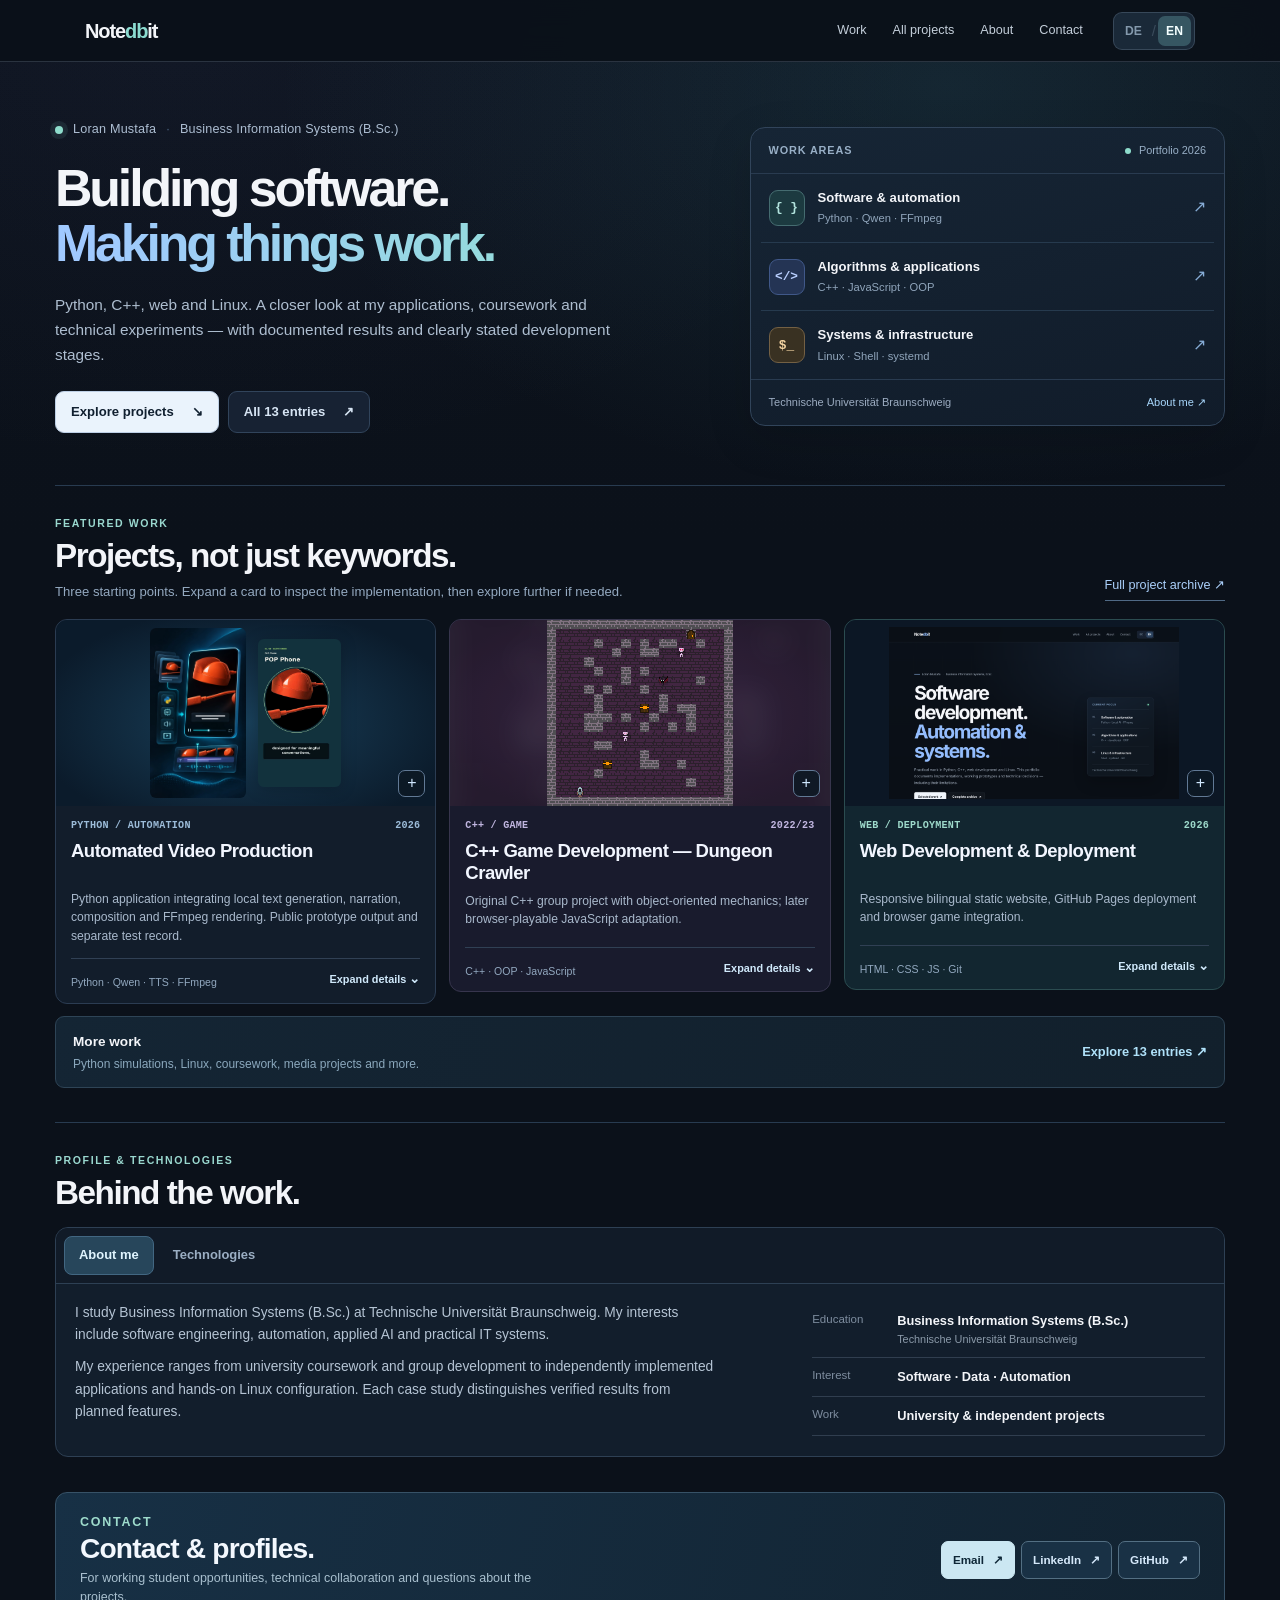
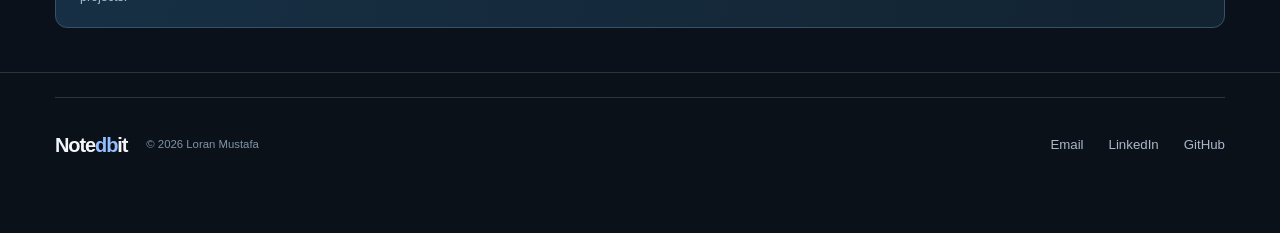
==== commit f3a32561: "Add files via upload" ====
--- a/index.html
+++ b/index.html
@@ -19,7 +19,7 @@
 </section>
 <section class="studio-work shell" id="work"><header class="studio-section-header"><div><p class="studio-section-label"><span data-de="AUSGEWÄHLTE ARBEITEN">FEATURED WORK</span></p><h2><span data-de="Projekte, nicht nur Schlagwörter.">Projects, not just keywords.</span></h2><p><span data-de="Drei Einblicke. Karten aufklappen, Umsetzung ansehen und bei Bedarf tiefer einsteigen.">Three starting points. Expand a card to inspect the implementation, then explore further if needed.</span></p></div><a class="studio-small-link" href="projects/"><span data-de="Gesamtes Projektarchiv">Full project archive</span> ↗</a></header>
 <div class="studio-project-grid"><details class="studio-project" id="featured-video">
-<summary aria-label="Automated Video Production — project information" data-aria-label-de="Automatisierte Videoproduktion — Projektinformationen"><div class="studio-project-cover"><img alt="Illustration of the automated video production workflow" data-alt-de="Illustration des automatisierten Videoproduktionsablaufs" loading="lazy" src="assets/automated-video-thumbnail.webp"/><span aria-hidden="true" class="studio-project-cover-mark">+</span></div>
+<summary aria-label="Automated Video Production — project information" data-aria-label-de="Automatisierte Videoproduktion — Projektinformationen"><div class="studio-project-cover"><img alt="Illustrated automation pipeline" class="studio-cover-workflow" data-alt-de="Illustration der Automatisierungspipeline" loading="lazy" src="assets/automated-video-thumbnail.webp"/><img alt="" aria-hidden="true" class="studio-cover-result" loading="lazy" src="assets/trending-trove-poster.jpg"/><span aria-hidden="true" class="studio-project-cover-mark">+</span></div>
 <div class="studio-project-titleblock"><div class="studio-project-label"><span data-de="Python / Automatisierung">Python / Automation</span><span>2026</span></div><span class="archive-record-title"><span data-de="Automatisierte Videoproduktion">Automated Video Production</span></span><p class="archive-record-description"><span data-de="Python-Anwendung mit lokaler Textgenerierung, Vertonung, Szenenaufbau und FFmpeg-Rendering. Öffentlicher Prototyp und separater Testnachweis.">Python application integrating local text generation, narration, composition and FFmpeg rendering. Public prototype output and separate test record.</span></p><div class="studio-project-foot"><span class="archive-record-stack">Python · Qwen · TTS · FFmpeg</span><span class="studio-project-more"><span class="studio-expand-label" data-de="Details aufklappen">Expand details</span><span class="studio-collapse-label" data-de="Schließen">Collapse</span> <span aria-hidden="true">⌄</span></span></div></div></summary>
 <div class="studio-project-expanded"><p class="studio-project-expanded-kicker"><span data-de="Technische Umsetzung">Technical implementation</span></p><div class="archive-facts"><div class="archive-fact"><h4><span data-de="Von Produktinformationen zur Videoausgabe">From product information to video output</span></h4><p><span data-de="Die Anwendung soll aus ausgewählten Produktdaten vertonte Produktvideos im Hochformat erzeugen. Python verbindet Datenverarbeitung, lokale Textgenerierung, Audio und Rendering zu einem durchgängigen Ablauf.">The application is designed to generate narrated vertical product videos from selected product data. Python coordinates data processing, local text generation, audio and rendering in an end-to-end workflow.</span></p></div><div class="archive-fact"><h4><span data-de="Komponenten der Pipeline">Pipeline components</span></h4><p><span data-de="Die Pipeline verwendet ein lokales Qwen-Modell für Skripte, Kokoro zur Sprachsynthese und FFmpeg für das Videorendering. Szenenzeiten, Untertitel, Komposition und technische Prüfungen werden innerhalb der Anwendung verarbeitet. Eine Desktop-Oberfläche auf Basis von PySide6 gehört zum Projekt.">The pipeline uses a local Qwen model for scripts, Kokoro for speech synthesis and FFmpeg for video rendering. Scene timing, captions, composition and technical checks are handled within the application. A PySide6-based desktop interface is part of the project.</span></p></div></div><div class="studio-video-row"><video aria-label="Generated product video prototype" controls="" data-aria-label-de="Generierter Produktvideo-Prototyp" playsinline="" poster="assets/trending-trove-poster.jpg" preload="none"><source src="assets/trending-trove-prototype.mp4" type="video/mp4"/></video><p><span data-de="Frühere Ausgabe aus der Entwicklung, keine finale Version. Der dokumentierte Linux-Test verwendete eine andere Videodatei.">Earlier development output, not a final release. The documented Linux test used a different video file.</span></p></div><div class="studio-project-actions"><a class="studio-link" href="projects/#video"><span data-de="Projekt im Archiv">Open in archive</span> ↗</a><a class="studio-link muted" href="projects/trendingtrove.html"><span data-de="Ausführliche Dokumentation">Full case study</span> ↗</a></div></div>
 </details><details class="studio-project" id="featured-dungeon">
@@ -27,7 +27,7 @@
 <div class="studio-project-titleblock"><div class="studio-project-label"><span data-de="C++ / Spiel">C++ / Game</span><span>2022/23</span></div><span class="archive-record-title"><span data-de="C++-Spieleentwicklung — Dungeon Crawler">C++ Game Development — Dungeon Crawler</span></span><p class="archive-record-description"><span data-de="Ursprüngliches C++-Gruppenprojekt mit objektorientierten Mechaniken; später erstellte, spielbare JavaScript-Adaption.">Original C++ group project with object-oriented mechanics; later browser-playable JavaScript adaptation.</span></p><div class="studio-project-foot"><span class="archive-record-stack">C++ · OOP · JavaScript</span><span class="studio-project-more"><span class="studio-expand-label" data-de="Details aufklappen">Expand details</span><span class="studio-collapse-label" data-de="Schließen">Collapse</span> <span aria-hidden="true">⌄</span></span></div></div></summary>
 <div class="studio-project-expanded"><p class="studio-project-expanded-kicker"><span data-de="Technische Umsetzung">Technical implementation</span></p><div class="archive-facts"><div class="archive-fact"><h4><span data-de="Ursprüngliches C++-Projekt">Original C++ project</span></h4><p><span data-de="Entwickelt im Rahmen von Algorithmen und Datenstrukturen an der Universität Osnabrück. Die ursprüngliche Umgebung verwendete AlgoViz / SVG für die Darstellung und umfasste Charaktere, Gegner, Kämpfe, Gegenstände, Truhen, Gold, Gifteffekte und Levelwechsel.">Developed as part of Algorithms and Data Structures at the University of Osnabrück. The original environment used AlgoViz / SVG for graphics and included characters, enemies, combat, items, chests, gold, poison effects and level progression.</span></p></div><div class="archive-fact"><h4><span data-de="Spiel- und Levelmechanik">Game and level logic</span></h4><p><span data-de="Der ursprüngliche Code enthält objektorientierte Klassen und eine rasterbasierte Dungeon-Logik. Zufällige Levelgenerierung und Prüfungen erreichbarer Bereiche gehören zur dokumentierten Implementierung. Der Browser-Port bildet ausgewählte Mechaniken mit JavaScript und den vorhandenen Pixel-Art-Grafiken nach.">The original code includes object-oriented classes and grid-based dungeon logic. Randomized level generation and checks for reachable areas are part of the documented implementation. The browser port reproduces selected mechanics using JavaScript and the existing pixel-art assets.</span></p></div></div><div class="studio-demo-note"><span data-de="Eine spielbare JavaScript-Adaption ist direkt im Projektarchiv integriert. Sie ist nicht die ursprüngliche C++-Ausführung.">The playable JavaScript adaptation is integrated into the project archive. It is not the original C++ executable.</span> <a href="projects/#dungeon"><span data-de="Demo im Archiv laden">Load demo in archive</span> ↗</a></div><div class="studio-project-actions"><a class="studio-link" href="projects/#dungeon"><span data-de="Projekt im Archiv">Open in archive</span> ↗</a><a class="studio-link muted" href="projects/dungeoncrawler.html"><span data-de="Ausführliche Dokumentation">Full case study</span> ↗</a></div></div>
 </details><details class="studio-project" id="featured-website">
-<summary aria-label="Web Development &amp; Deployment — project information" data-aria-label-de="Webentwicklung &amp; Bereitstellung — Projektinformationen"><div class="studio-project-cover"><img alt="Illustration of the Notedbit website and deployment workflow" data-alt-de="Illustration der Notedbit-Website und ihrer Bereitstellung" loading="lazy" src="assets/web-deployment-thumbnail.webp"/><span aria-hidden="true" class="studio-project-cover-mark">+</span></div>
+<summary aria-label="Web Development &amp; Deployment — project information" data-aria-label-de="Webentwicklung &amp; Bereitstellung — Projektinformationen"><div class="studio-project-cover"><img alt="Actual screenshot of the Notedbit portfolio website" data-alt-de="Tatsächlicher Screenshot der Notedbit-Portfolio-Website" loading="lazy" src="assets/notedbit-site-preview.png"/><span aria-hidden="true" class="studio-project-cover-mark">+</span></div>
 <div class="studio-project-titleblock"><div class="studio-project-label"><span data-de="Web / Bereitstellung">Web / Deployment</span><span>2026</span></div><span class="archive-record-title"><span data-de="Webentwicklung &amp; Bereitstellung">Web Development &amp; Deployment</span></span><p class="archive-record-description"><span data-de="Responsive zweisprachige statische Website, GitHub-Pages-Bereitstellung und Integration eines Browserspiels.">Responsive bilingual static website, GitHub Pages deployment and browser game integration.</span></p><div class="studio-project-foot"><span class="archive-record-stack">HTML · CSS · JS · Git</span><span class="studio-project-more"><span class="studio-expand-label" data-de="Details aufklappen">Expand details</span><span class="studio-collapse-label" data-de="Schließen">Collapse</span> <span aria-hidden="true">⌄</span></span></div></div></summary>
 <div class="studio-project-expanded"><p class="studio-project-expanded-kicker"><span data-de="Technische Umsetzung">Technical implementation</span></p><div class="archive-facts"><div class="archive-fact"><h4><span data-de="HTML, CSS und JavaScript">Plain HTML, CSS and JavaScript</span></h4><p><span data-de="Notedbit wird ohne Frontend-Framework oder Backend umgesetzt. Die Website enthält responsive Navigation, eine zweisprachige Oberfläche, Projektseiten, einen Videoplayer und eine interaktive JavaScript-Spieladaption.">Notedbit is built without a frontend framework or backend. The site includes responsive navigation, a bilingual interface, project pages, a media player and an interactive JavaScript game adaptation.</span></p></div><div class="archive-fact"><h4><span data-de="Versioniert und veröffentlicht">Versioned and published</span></h4><p><span data-de="Der Quellcode wird mit Git und GitHub verwaltet und über GitHub Pages unter einer eigenen Domain bereitgestellt. Das öffentliche Repository dokumentiert die Seitenstruktur und den verfügbaren Quellcode.">The source is managed with Git and GitHub and served through GitHub Pages under a custom domain. The public repository documents the site structure and the available source code.</span></p></div></div><div class="studio-project-actions"><a class="studio-link" href="projects/#website"><span data-de="Projekt im Archiv">Open in archive</span> ↗</a><a class="studio-link muted" href="projects/web-development.html"><span data-de="Ausführliche Dokumentation">Full case study</span> ↗</a></div></div>
 </details></div>
--- a/style.css
+++ b/style.css
@@ -3111,12 +3111,23 @@
 .studio-project summary::-webkit-details-marker {display:none;}
 .studio-project summary::marker {content:'';}
 .studio-project summary:focus-visible {outline:2px solid #a1d6ff;outline-offset:-3px;}
-.studio-project-cover {height:145px;overflow:hidden;position:relative;background:#1d2b3c;}
-.studio-project-cover img {height:100%;width:100%;object-fit:cover;display:block;transition:transform .27s ease;}
-.studio-project:nth-child(1) .studio-project-cover img {object-fit:cover;object-position:center 40%;}
-.studio-project:nth-child(2) .studio-project-cover img {image-rendering:pixelated;object-fit:cover;}
-.studio-project:hover .studio-project-cover img {transform:scale(1.025);}
-.studio-project-cover-mark {position:absolute;bottom:9px;right:10px;display:grid;place-items:center;background:rgba(13,25,36,.86);border:1px solid #617995;border-radius:7px;width:27px;height:27px;font-size:1rem;color:#d0e8ff;line-height:1;}
+/* Featured project images: show the complete source material without forced crops. */
+.studio-project-cover {height:186px;overflow:hidden;position:relative;display:grid;place-items:center;background:#162435;isolation:isolate;}
+.studio-project-cover img {height:100%;width:100%;object-fit:contain;object-position:center;display:block;position:relative;z-index:1;transition:transform .27s ease;}
+/* Video: existing workflow illustration and original output frame, both uncropped. */
+.studio-project:nth-child(1) .studio-project-cover {display:flex;align-items:center;justify-content:center;gap:12px;padding:8px 16px;background:radial-gradient(ellipse at 50% 55%,#19405a 0%,#0b1b2b 80%);}
+.studio-project:nth-child(1) .studio-project-cover .studio-cover-workflow {height:100%;width:auto;max-width:57%;aspect-ratio:9/16;object-fit:contain;border-radius:6px;}
+.studio-project:nth-child(1) .studio-project-cover .studio-cover-result {height:87%;width:auto;max-width:40%;aspect-ratio:9/16;object-fit:contain;border-radius:6px;box-shadow:0 2px 16px rgba(0,0,0,.22);}
+/* Game: full original grid and sprites in the shot, no cropped walls or enemies. */
+.studio-project:nth-child(2) .studio-project-cover {background:radial-gradient(ellipse at center,#372444 0%,#21192c 82%);}
+.studio-project:nth-child(2) .studio-project-cover::before {content:'';position:absolute;inset:-16px;z-index:0;background:url('assets/dungeoncrawler-preview.png') center/cover no-repeat;filter:blur(13px);opacity:.2;pointer-events:none;}
+.studio-project:nth-child(2) .studio-project-cover img {position:absolute;inset:0;image-rendering:pixelated;object-fit:contain;width:100%;height:100%;}
+/* Website: genuine Notedbit screenshot with browser header and hero preserved. */
+.studio-project:nth-child(3) .studio-project-cover {background:#0c1725;padding:7px 11px;}
+.studio-project:nth-child(3) .studio-project-cover img {position:absolute;inset:7px 11px;object-fit:contain;object-position:center;width:calc(100% - 22px);height:calc(100% - 14px);border-radius:4px;}
+.studio-project:hover .studio-project-cover img {transform:scale(1.015);}
+
+.studio-project-cover-mark {z-index:2;position:absolute;bottom:9px;right:10px;display:grid;place-items:center;background:rgba(13,25,36,.86);border:1px solid #617995;border-radius:7px;width:27px;height:27px;font-size:1rem;color:#d0e8ff;line-height:1;}
 .studio-project[open] .studio-project-cover-mark {font-size:0;}
 .studio-project[open] .studio-project-cover-mark:after {content:'−';font-size:1.1rem;}
 .studio-project-titleblock {padding:14px 15px 13px;}
@@ -3241,6 +3252,10 @@
   .studio-project-grid {grid-template-columns:1fr;gap:10px;}
   .studio-project summary {display:grid;grid-template-columns:140px minmax(0,1fr);min-height:142px;}
   .studio-project-cover {height:100%;min-height:142px;}
+  .studio-project:nth-child(1) .studio-project-cover {padding:7px;gap:0;}
+  .studio-project:nth-child(1) .studio-project-cover .studio-cover-workflow {max-width:100%;height:100%;}
+  .studio-project:nth-child(1) .studio-project-cover .studio-cover-result {display:none;}
+  .studio-project:nth-child(3) .studio-project-cover {padding:6px;}
   .studio-project-titleblock {padding:13px;}
   .studio-project-titleblock > .archive-record-title {min-height:0;font-size:1.06rem;margin:6px 0;}
   .studio-project-titleblock > .archive-record-description {font-size:.73rem;-webkit-line-clamp:2;min-height:0;}
@@ -3256,8 +3271,13 @@
   .studio-eyebrow {font-size:.72rem;}
   .studio-section-header {display:block;}
   .studio-small-link {display:inline-block;margin-top:9px;}
-  .studio-project summary {grid-template-columns:102px minmax(0,1fr);min-height:147px;}
-  .studio-project-cover {min-height:147px;}
+  /* On phones, full-width previews remain legible instead of shrinking to 102px. */
+  .studio-project summary {display:block;min-height:0;}
+  .studio-project-cover {height:176px;min-height:0;}
+  .studio-project:nth-child(1) .studio-project-cover {gap:10px;padding:8px 14px;}
+  .studio-project:nth-child(1) .studio-project-cover .studio-cover-workflow {height:100%;max-width:52%;}
+  .studio-project:nth-child(1) .studio-project-cover .studio-cover-result {display:block;height:85%;max-width:39%;}
+  .studio-project:nth-child(3) .studio-project-cover {padding:7px 10px;}
   .studio-project-label {font-size:.57rem;}
   .studio-project-titleblock {padding:10px;}
   .studio-project-titleblock > .archive-record-title {font-size:.93rem;line-height:1.23;}
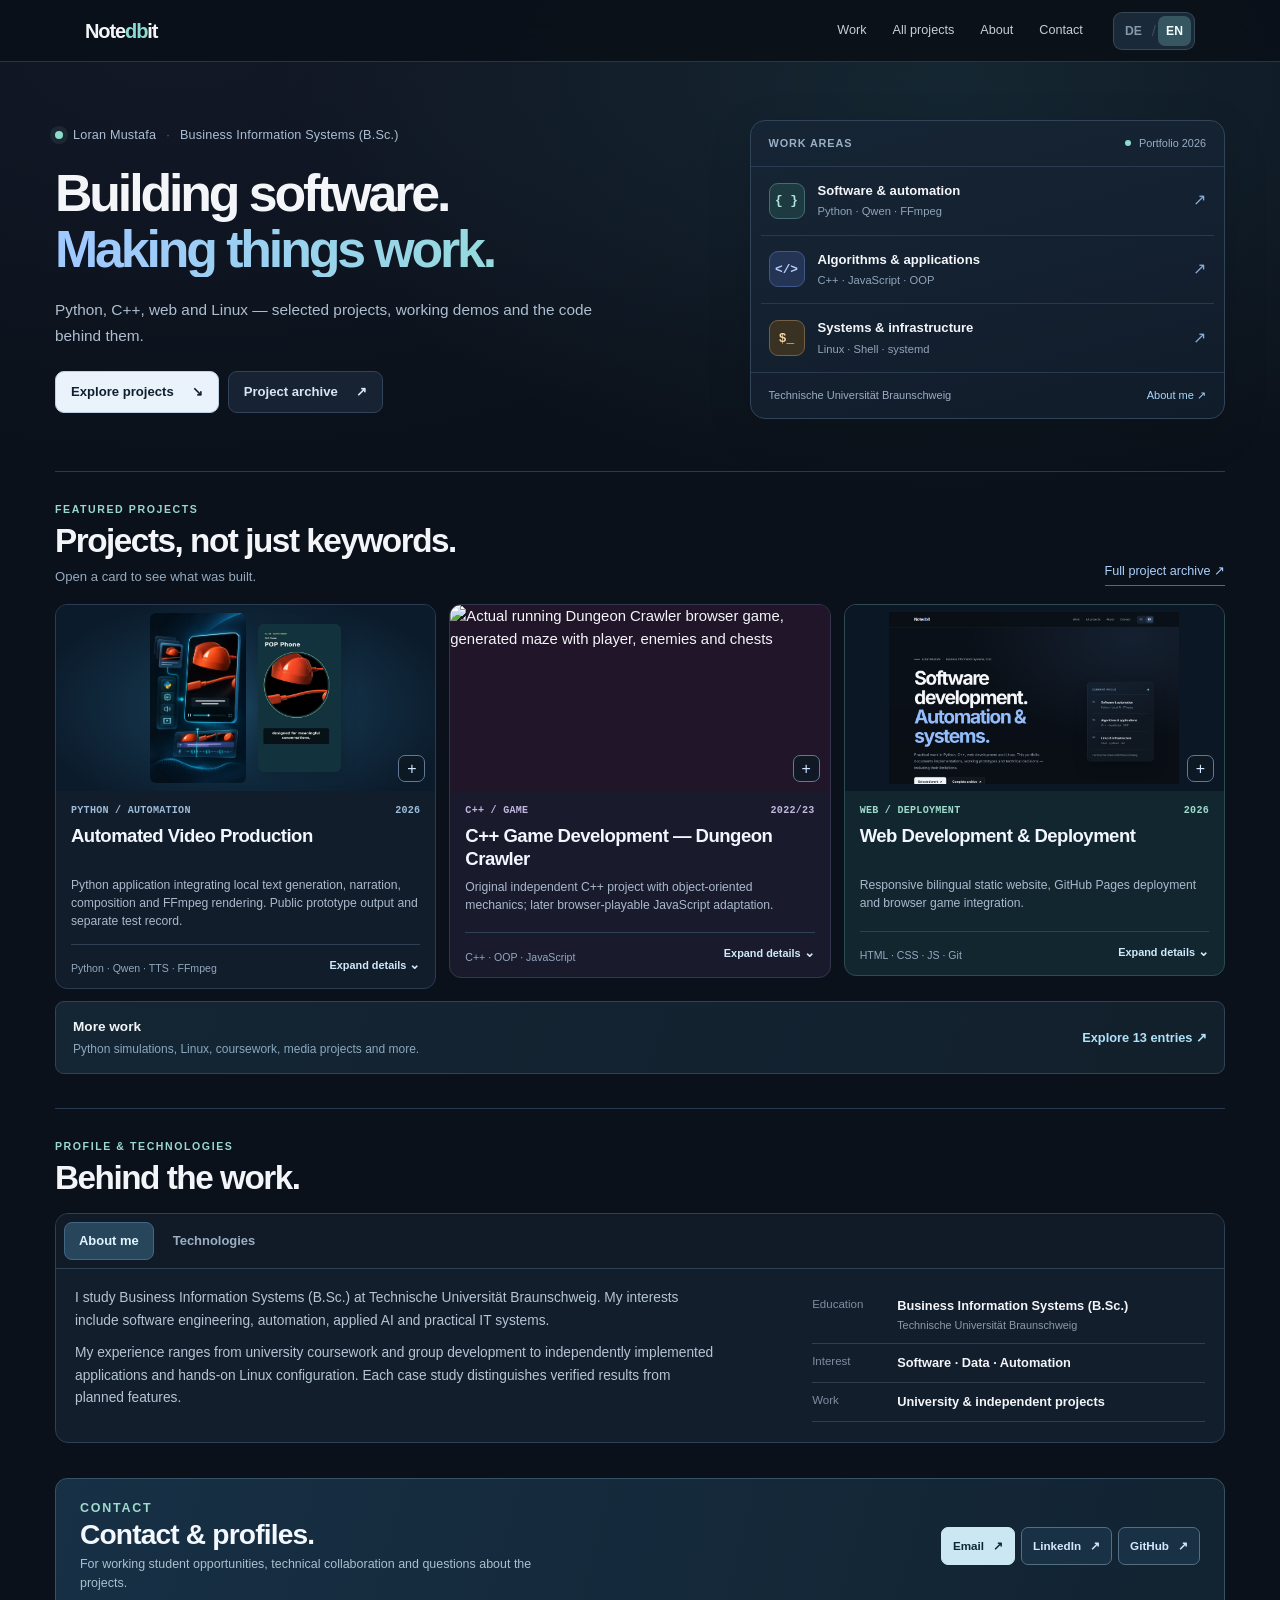
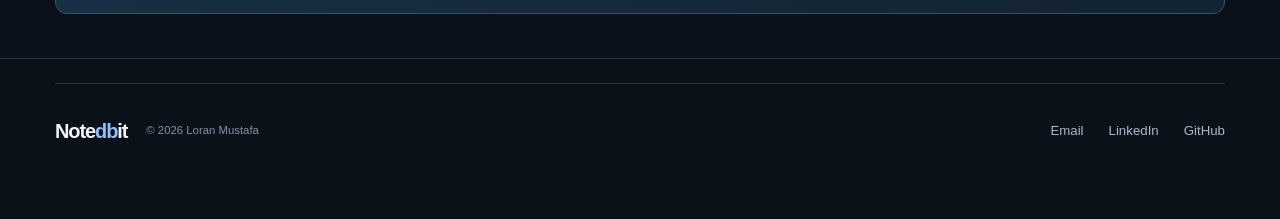
==== commit 7bb7dac3: "Add files via upload" ====
--- a/index.html
+++ b/index.html
@@ -5,8 +5,8 @@
 <section class="studio-hero shell" id="top">
 <div class="studio-hero-intro"><div class="studio-eyebrow"><span aria-hidden="true" class="studio-indicator"></span> Loran Mustafa <span aria-hidden="true" class="studio-eyebrow-slash">·</span> <span data-de="Wirtschaftsinformatik (B.Sc.)">Business Information Systems (B.Sc.)</span></div>
 <h1><span data-de="Software entwickeln.">Building software.</span><span class="studio-highlight" data-de="Ideen umsetzen.">Making things work.</span></h1>
-<p class="studio-lede"><span data-de="Python, C++, Web und Linux. Ein Einblick in meine Anwendungen, Studienarbeiten und technischen Experimente – mit nachvollziehbaren Ergebnissen und klar benannten Entwicklungsständen.">Python, C++, web and Linux. A closer look at my applications, coursework and technical experiments — with documented results and clearly stated development stages.</span></p>
-<div class="studio-hero-actions"><a class="studio-primary" href="#work"><span data-de="Projekte entdecken">Explore projects</span><span aria-hidden="true">↘</span></a><a class="studio-secondary" href="projects/"><span data-de="Alle 13 Einträge">All 13 entries</span><span aria-hidden="true">↗</span></a></div>
+<p class="studio-lede"><span data-de="Python, C++, Web und Linux – ausgewählte Projekte, funktionierende Demos und die Technik dahinter.">Python, C++, web and Linux — selected projects, working demos and the code behind them.</span></p>
+<div class="studio-hero-actions"><a class="studio-primary" href="#work"><span data-de="Projekte entdecken">Explore projects</span><span aria-hidden="true">↘</span></a><a class="studio-secondary" href="projects/"><span data-de="Projektarchiv">Project archive</span><span aria-hidden="true">↗</span></a></div>
 </div>
 <aside aria-label="Project focus" class="studio-hero-focus" data-aria-label-de="Projektschwerpunkte"><div class="studio-hero-focus-top"><span data-de="ARBEITSGEBIETE">WORK AREAS</span><span class="studio-focus-live"><span aria-hidden="true" class="studio-dot"></span><span data-de="Portfolio 2026">Portfolio 2026</span></span></div>
 <div class="studio-focus-rows">
@@ -17,14 +17,14 @@
 <div class="studio-focus-bottom"><span>Technische Universität Braunschweig</span><a href="#about"><span data-de="Über mich">About me</span> ↗</a></div>
 </aside>
 </section>
-<section class="studio-work shell" id="work"><header class="studio-section-header"><div><p class="studio-section-label"><span data-de="AUSGEWÄHLTE ARBEITEN">FEATURED WORK</span></p><h2><span data-de="Projekte, nicht nur Schlagwörter.">Projects, not just keywords.</span></h2><p><span data-de="Drei Einblicke. Karten aufklappen, Umsetzung ansehen und bei Bedarf tiefer einsteigen.">Three starting points. Expand a card to inspect the implementation, then explore further if needed.</span></p></div><a class="studio-small-link" href="projects/"><span data-de="Gesamtes Projektarchiv">Full project archive</span> ↗</a></header>
+<section class="studio-work shell" id="work"><header class="studio-section-header"><div><p class="studio-section-label" data-de="AUSGEWÄHLTE PROJEKTE">FEATURED PROJECTS</p><h2><span data-de="Projekte, nicht nur Schlagwörter.">Projects, not just keywords.</span></h2><p><span data-de="Karte aufklappen und die Umsetzung ansehen.">Open a card to see what was built.</span></p></div><a class="studio-small-link" href="projects/"><span data-de="Gesamtes Projektarchiv">Full project archive</span> ↗</a></header>
 <div class="studio-project-grid"><details class="studio-project" id="featured-video">
-<summary aria-label="Automated Video Production — project information" data-aria-label-de="Automatisierte Videoproduktion — Projektinformationen"><div class="studio-project-cover"><img alt="Illustrated automation pipeline" class="studio-cover-workflow" data-alt-de="Illustration der Automatisierungspipeline" loading="lazy" src="assets/automated-video-thumbnail.webp"/><img alt="" aria-hidden="true" class="studio-cover-result" loading="lazy" src="assets/trending-trove-poster.jpg"/><span aria-hidden="true" class="studio-project-cover-mark">+</span></div>
+<summary aria-label="Automated Video Production — project information" data-aria-label-de="Automatisierte Videoproduktion — Projektinformationen"><div class="studio-project-cover"><img alt="Illustrated automation pipeline" class="studio-cover-workflow" data-alt-de="Illustration der Automatisierungspipeline" loading="lazy" onerror="this.onerror=null;this.src='assets/trending-trove-poster.jpg'" src="assets/automated-video-thumbnail.webp"/><img alt="" aria-hidden="true" class="studio-cover-result" loading="lazy" src="assets/trending-trove-poster.jpg"/><span aria-hidden="true" class="studio-project-cover-mark">+</span></div>
 <div class="studio-project-titleblock"><div class="studio-project-label"><span data-de="Python / Automatisierung">Python / Automation</span><span>2026</span></div><span class="archive-record-title"><span data-de="Automatisierte Videoproduktion">Automated Video Production</span></span><p class="archive-record-description"><span data-de="Python-Anwendung mit lokaler Textgenerierung, Vertonung, Szenenaufbau und FFmpeg-Rendering. Öffentlicher Prototyp und separater Testnachweis.">Python application integrating local text generation, narration, composition and FFmpeg rendering. Public prototype output and separate test record.</span></p><div class="studio-project-foot"><span class="archive-record-stack">Python · Qwen · TTS · FFmpeg</span><span class="studio-project-more"><span class="studio-expand-label" data-de="Details aufklappen">Expand details</span><span class="studio-collapse-label" data-de="Schließen">Collapse</span> <span aria-hidden="true">⌄</span></span></div></div></summary>
 <div class="studio-project-expanded"><p class="studio-project-expanded-kicker"><span data-de="Technische Umsetzung">Technical implementation</span></p><div class="archive-facts"><div class="archive-fact"><h4><span data-de="Von Produktinformationen zur Videoausgabe">From product information to video output</span></h4><p><span data-de="Die Anwendung soll aus ausgewählten Produktdaten vertonte Produktvideos im Hochformat erzeugen. Python verbindet Datenverarbeitung, lokale Textgenerierung, Audio und Rendering zu einem durchgängigen Ablauf.">The application is designed to generate narrated vertical product videos from selected product data. Python coordinates data processing, local text generation, audio and rendering in an end-to-end workflow.</span></p></div><div class="archive-fact"><h4><span data-de="Komponenten der Pipeline">Pipeline components</span></h4><p><span data-de="Die Pipeline verwendet ein lokales Qwen-Modell für Skripte, Kokoro zur Sprachsynthese und FFmpeg für das Videorendering. Szenenzeiten, Untertitel, Komposition und technische Prüfungen werden innerhalb der Anwendung verarbeitet. Eine Desktop-Oberfläche auf Basis von PySide6 gehört zum Projekt.">The pipeline uses a local Qwen model for scripts, Kokoro for speech synthesis and FFmpeg for video rendering. Scene timing, captions, composition and technical checks are handled within the application. A PySide6-based desktop interface is part of the project.</span></p></div></div><div class="studio-video-row"><video aria-label="Generated product video prototype" controls="" data-aria-label-de="Generierter Produktvideo-Prototyp" playsinline="" poster="assets/trending-trove-poster.jpg" preload="none"><source src="assets/trending-trove-prototype.mp4" type="video/mp4"/></video><p><span data-de="Frühere Ausgabe aus der Entwicklung, keine finale Version. Der dokumentierte Linux-Test verwendete eine andere Videodatei.">Earlier development output, not a final release. The documented Linux test used a different video file.</span></p></div><div class="studio-project-actions"><a class="studio-link" href="projects/#video"><span data-de="Projekt im Archiv">Open in archive</span> ↗</a><a class="studio-link muted" href="projects/trendingtrove.html"><span data-de="Ausführliche Dokumentation">Full case study</span> ↗</a></div></div>
 </details><details class="studio-project" id="featured-dungeon">
-<summary aria-label="C++ Game Development — Dungeon Crawler — project information" data-aria-label-de="C++-Spieleentwicklung — Dungeon Crawler — Projektinformationen"><div class="studio-project-cover"><img alt="Original pixel-art assets of Dungeon Crawler" data-alt-de="Original-Pixelgrafiken des Dungeon Crawlers" loading="lazy" src="assets/dungeoncrawler-preview.png"/><span aria-hidden="true" class="studio-project-cover-mark">+</span></div>
-<div class="studio-project-titleblock"><div class="studio-project-label"><span data-de="C++ / Spiel">C++ / Game</span><span>2022/23</span></div><span class="archive-record-title"><span data-de="C++-Spieleentwicklung — Dungeon Crawler">C++ Game Development — Dungeon Crawler</span></span><p class="archive-record-description"><span data-de="Ursprüngliches C++-Gruppenprojekt mit objektorientierten Mechaniken; später erstellte, spielbare JavaScript-Adaption.">Original C++ group project with object-oriented mechanics; later browser-playable JavaScript adaptation.</span></p><div class="studio-project-foot"><span class="archive-record-stack">C++ · OOP · JavaScript</span><span class="studio-project-more"><span class="studio-expand-label" data-de="Details aufklappen">Expand details</span><span class="studio-collapse-label" data-de="Schließen">Collapse</span> <span aria-hidden="true">⌄</span></span></div></div></summary>
+<summary aria-label="C++ Game Development — Dungeon Crawler — project information" data-aria-label-de="C++-Spieleentwicklung — Dungeon Crawler — Projektinformationen"><div class="studio-project-cover"><img alt="Actual running Dungeon Crawler browser game, generated maze with player, enemies and chests" data-alt-de="Tatsächlicher laufender Dungeon Crawler im Browser mit Spielfigur, Gegnern und Truhen" loading="lazy" src="assets/dungeoncrawler-gameplay.png"/><span aria-hidden="true" class="studio-project-cover-mark">+</span></div>
+<div class="studio-project-titleblock"><div class="studio-project-label"><span data-de="C++ / Spiel">C++ / Game</span><span>2022/23</span></div><span class="archive-record-title"><span data-de="C++-Spieleentwicklung — Dungeon Crawler">C++ Game Development — Dungeon Crawler</span></span><p class="archive-record-description"><span data-de="Ursprüngliches eigenständiges C++-Projekt mit objektorientierten Mechaniken; später erstellte, spielbare JavaScript-Adaption.">Original independent C++ project with object-oriented mechanics; later browser-playable JavaScript adaptation.</span></p><div class="studio-project-foot"><span class="archive-record-stack">C++ · OOP · JavaScript</span><span class="studio-project-more"><span class="studio-expand-label" data-de="Details aufklappen">Expand details</span><span class="studio-collapse-label" data-de="Schließen">Collapse</span> <span aria-hidden="true">⌄</span></span></div></div></summary>
 <div class="studio-project-expanded"><p class="studio-project-expanded-kicker"><span data-de="Technische Umsetzung">Technical implementation</span></p><div class="archive-facts"><div class="archive-fact"><h4><span data-de="Ursprüngliches C++-Projekt">Original C++ project</span></h4><p><span data-de="Entwickelt im Rahmen von Algorithmen und Datenstrukturen an der Universität Osnabrück. Die ursprüngliche Umgebung verwendete AlgoViz / SVG für die Darstellung und umfasste Charaktere, Gegner, Kämpfe, Gegenstände, Truhen, Gold, Gifteffekte und Levelwechsel.">Developed as part of Algorithms and Data Structures at the University of Osnabrück. The original environment used AlgoViz / SVG for graphics and included characters, enemies, combat, items, chests, gold, poison effects and level progression.</span></p></div><div class="archive-fact"><h4><span data-de="Spiel- und Levelmechanik">Game and level logic</span></h4><p><span data-de="Der ursprüngliche Code enthält objektorientierte Klassen und eine rasterbasierte Dungeon-Logik. Zufällige Levelgenerierung und Prüfungen erreichbarer Bereiche gehören zur dokumentierten Implementierung. Der Browser-Port bildet ausgewählte Mechaniken mit JavaScript und den vorhandenen Pixel-Art-Grafiken nach.">The original code includes object-oriented classes and grid-based dungeon logic. Randomized level generation and checks for reachable areas are part of the documented implementation. The browser port reproduces selected mechanics using JavaScript and the existing pixel-art assets.</span></p></div></div><div class="studio-demo-note"><span data-de="Eine spielbare JavaScript-Adaption ist direkt im Projektarchiv integriert. Sie ist nicht die ursprüngliche C++-Ausführung.">The playable JavaScript adaptation is integrated into the project archive. It is not the original C++ executable.</span> <a href="projects/#dungeon"><span data-de="Demo im Archiv laden">Load demo in archive</span> ↗</a></div><div class="studio-project-actions"><a class="studio-link" href="projects/#dungeon"><span data-de="Projekt im Archiv">Open in archive</span> ↗</a><a class="studio-link muted" href="projects/dungeoncrawler.html"><span data-de="Ausführliche Dokumentation">Full case study</span> ↗</a></div></div>
 </details><details class="studio-project" id="featured-website">
 <summary aria-label="Web Development &amp; Deployment — project information" data-aria-label-de="Webentwicklung &amp; Bereitstellung — Projektinformationen"><div class="studio-project-cover"><img alt="Actual screenshot of the Notedbit portfolio website" data-alt-de="Tatsächlicher Screenshot der Notedbit-Portfolio-Website" loading="lazy" src="assets/notedbit-site-preview.png"/><span aria-hidden="true" class="studio-project-cover-mark">+</span></div>
--- a/style.css
+++ b/style.css
@@ -3316,3 +3316,48 @@
 .studio-collapse-label {display:none;}
 .studio-project[open] .studio-expand-label {display:none;}
 .studio-project[open] .studio-collapse-label {display:inline;}
+
+
+/* Notedbit polish 2026-11 — functional density and factual media */
+.archive-main.is-all-view .archive-group-head {display:none!important;}
+.archive-main.is-all-view .archive-group {margin:0;}
+.archive-main.is-all-view:not(.is-card-view) .archive-records {margin:0;}
+.archive-main.is-all-view:not(.is-card-view) .archive-record:first-child {border-top:0;}
+.archive-main.is-all-view.is-card-view {display:grid;grid-template-columns:repeat(2,minmax(0,1fr));gap:10px;align-items:start;}
+.archive-main.is-all-view.is-card-view .archive-group,
+.archive-main.is-all-view.is-card-view .archive-records {display:contents;}
+.archive-main.is-all-view.is-card-view .archive-record {margin:0;}
+.archive-record-panel .case-section-head .section-kicker {display:none;}
+.archive-rebuilt-demo-link {display:inline-flex;margin:10px 0 0;padding:7px 10px;border:1px solid #456780;border-radius:7px;color:#cae7fa;font-size:.76rem;}
+.archive-rebuilt-demo-link:hover {background:#243b50;color:white;}
+.studio-project-cover {overflow:hidden;}
+.studio-project:nth-child(2) .studio-project-cover img,
+.studio-project-cover img[src$="dungeoncrawler-gameplay.png"] {object-fit:contain!important;object-position:50% 50%!important;image-rendering:pixelated;background:#211629;}
+.case-game-media img {width:100%;height:auto;max-height:450px;object-fit:contain;image-rendering:pixelated;background:#211629;}
+.case-fact-line {display:flex;flex-wrap:wrap;gap:5px 16px;margin:14px 0 0;color:#9fbbd0;font-size:.76rem;line-height:1.55;}
+.case-fact-line span + span {border-left:1px solid #3b5366;padding-left:16px;}
+.case-hero {padding-bottom:clamp(22px,3vw,38px);}
+.case-hero .case-title {max-width:980px;}
+.case-section {padding-top:22px;padding-bottom:22px;}
+.case-section-head {margin-bottom:9px;}
+.case-section-head h2 {margin-top:0;font-size:clamp(1.35rem,2.5vw,2rem);line-height:1.2;}
+.case-section-body p {max-width:820px;line-height:1.65;}
+.case-media {padding-top:20px;padding-bottom:24px;}
+.case-media-head {margin-bottom:16px;}
+.case-game-media {align-items:center;}
+@media(max-width:760px) {
+ .archive-main.is-all-view.is-card-view {grid-template-columns:1fr;}
+ .case-fact-line {display:block;}
+ .case-fact-line span {display:block;}
+ .case-fact-line span + span {border-left:0;padding-left:0;margin-top:3px;}
+}
+
+.case-demo-link {display:inline-flex;margin-top:12px;font-size:.79rem;padding:9px 13px;}
+.case-genuine-screenshot {width:min(calc(100% - 40px),980px);margin:10px auto 24px;}
+.case-genuine-screenshot img {display:block;width:100%;height:auto;max-height:380px;object-fit:contain;border:1px solid #304962;border-radius:10px;background:#0d1723;}
+.case-genuine-screenshot figcaption {font-size:.72rem;color:#91a6b9;margin-top:8px;}
+/* Card view must override the older two-column mobile list placement rules. */
+.archive-main.is-card-view .archive-record summary {grid-template-columns:54px minmax(0,1fr) 25px;align-items:center;}
+.archive-main.is-card-view .archive-record-year {grid-column:1;grid-row:1;}
+.archive-main.is-card-view .archive-record-heading {grid-column:2;grid-row:1;}
+.archive-main.is-card-view .archive-record-chevron {grid-column:3;grid-row:1;}
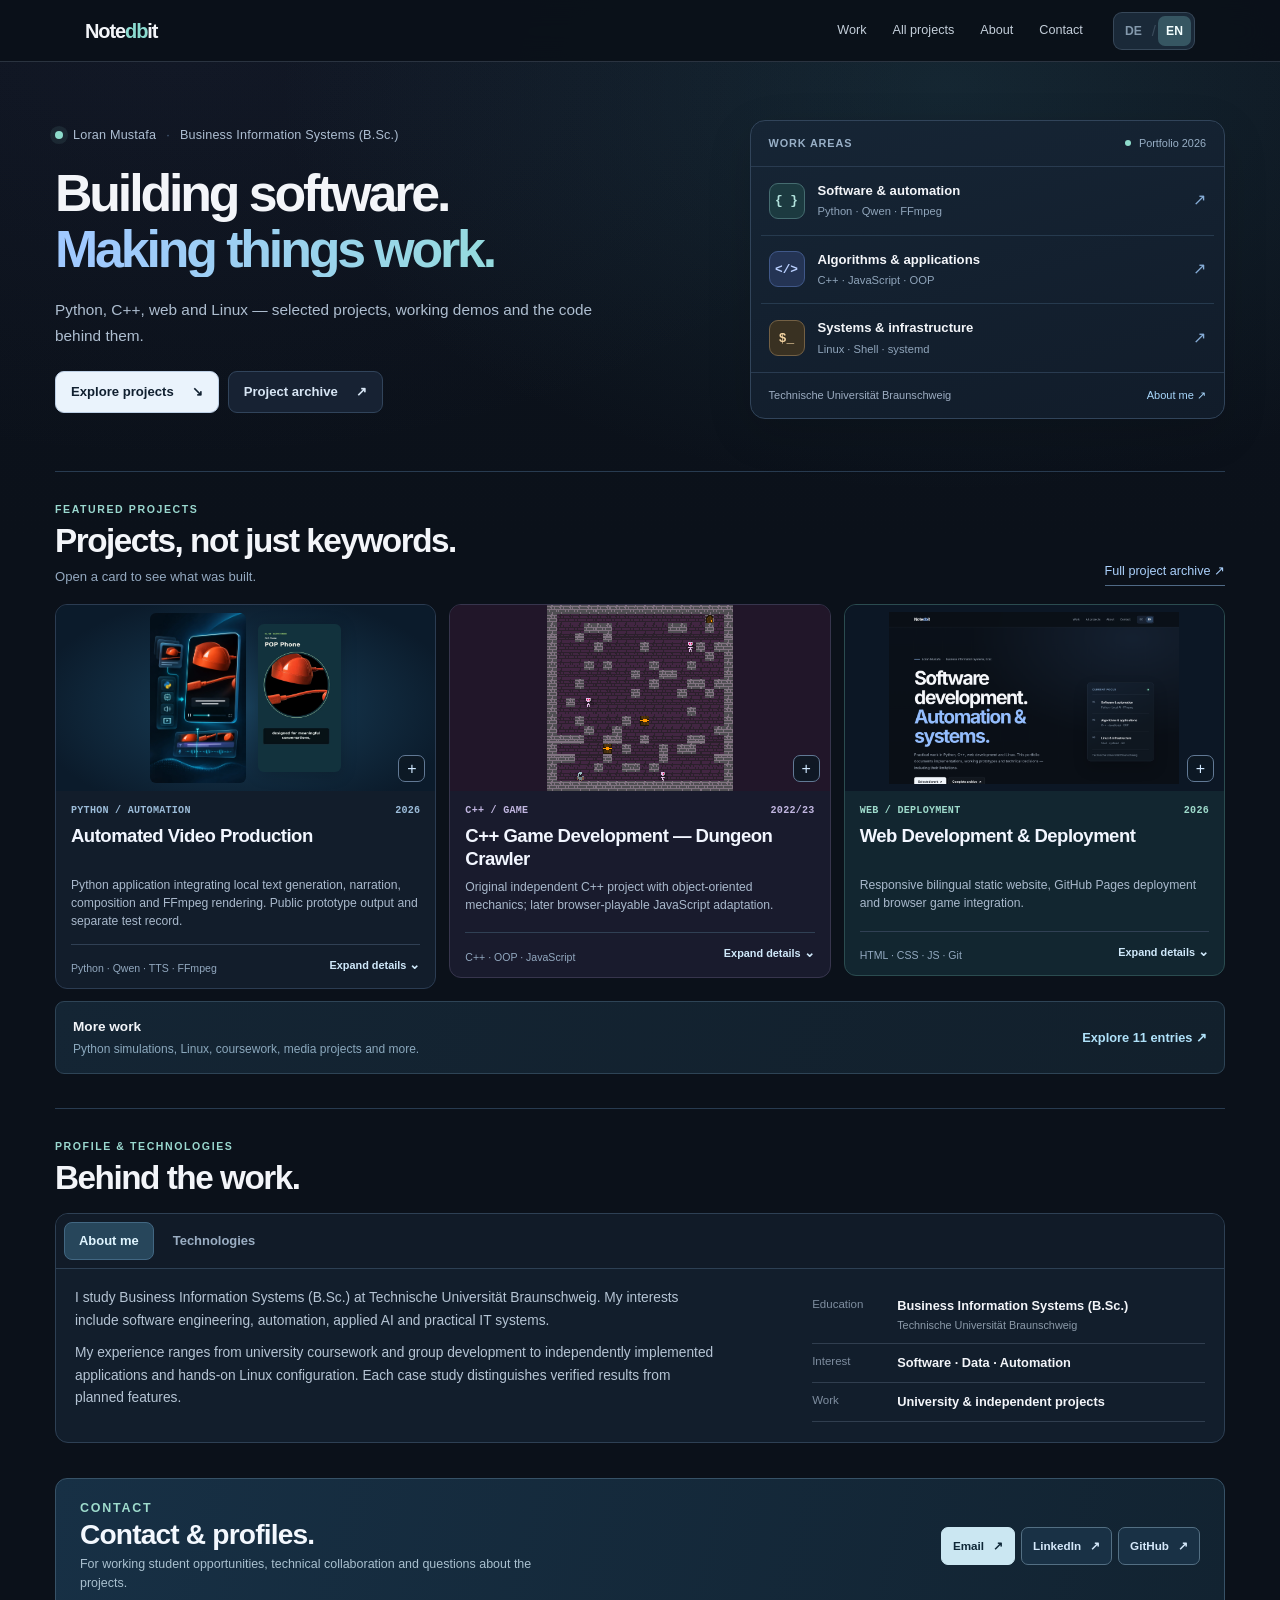
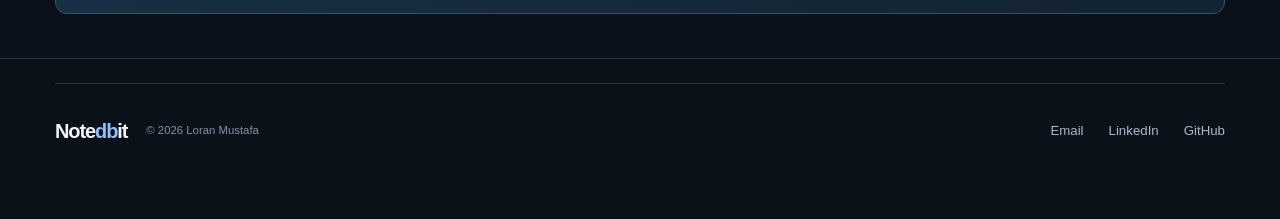
==== commit 565dd8ad: "Add files via upload" ====
--- a/index.html
+++ b/index.html
@@ -31,7 +31,7 @@
 <div class="studio-project-titleblock"><div class="studio-project-label"><span data-de="Web / Bereitstellung">Web / Deployment</span><span>2026</span></div><span class="archive-record-title"><span data-de="Webentwicklung &amp; Bereitstellung">Web Development &amp; Deployment</span></span><p class="archive-record-description"><span data-de="Responsive zweisprachige statische Website, GitHub-Pages-Bereitstellung und Integration eines Browserspiels.">Responsive bilingual static website, GitHub Pages deployment and browser game integration.</span></p><div class="studio-project-foot"><span class="archive-record-stack">HTML · CSS · JS · Git</span><span class="studio-project-more"><span class="studio-expand-label" data-de="Details aufklappen">Expand details</span><span class="studio-collapse-label" data-de="Schließen">Collapse</span> <span aria-hidden="true">⌄</span></span></div></div></summary>
 <div class="studio-project-expanded"><p class="studio-project-expanded-kicker"><span data-de="Technische Umsetzung">Technical implementation</span></p><div class="archive-facts"><div class="archive-fact"><h4><span data-de="HTML, CSS und JavaScript">Plain HTML, CSS and JavaScript</span></h4><p><span data-de="Notedbit wird ohne Frontend-Framework oder Backend umgesetzt. Die Website enthält responsive Navigation, eine zweisprachige Oberfläche, Projektseiten, einen Videoplayer und eine interaktive JavaScript-Spieladaption.">Notedbit is built without a frontend framework or backend. The site includes responsive navigation, a bilingual interface, project pages, a media player and an interactive JavaScript game adaptation.</span></p></div><div class="archive-fact"><h4><span data-de="Versioniert und veröffentlicht">Versioned and published</span></h4><p><span data-de="Der Quellcode wird mit Git und GitHub verwaltet und über GitHub Pages unter einer eigenen Domain bereitgestellt. Das öffentliche Repository dokumentiert die Seitenstruktur und den verfügbaren Quellcode.">The source is managed with Git and GitHub and served through GitHub Pages under a custom domain. The public repository documents the site structure and the available source code.</span></p></div></div><div class="studio-project-actions"><a class="studio-link" href="projects/#website"><span data-de="Projekt im Archiv">Open in archive</span> ↗</a><a class="studio-link muted" href="projects/web-development.html"><span data-de="Ausführliche Dokumentation">Full case study</span> ↗</a></div></div>
 </details></div>
-<div class="studio-more-work"><span><b><span data-de="Weitere Arbeiten">More work</span></b><span data-de="Python-Simulationen, Linux, Studienübungen, Medienprojekte und mehr.">Python simulations, Linux, coursework, media projects and more.</span></span><a href="projects/"><span data-de="13 Projekte erkunden">Explore 13 entries</span> ↗</a></div>
+<div class="studio-more-work"><span><b><span data-de="Weitere Arbeiten">More work</span></b><span data-de="Python-Simulationen, Linux, Studienübungen, Medienprojekte und mehr.">Python simulations, Linux, coursework, media projects and more.</span></span><a href="projects/"><span data-de="11 Projekte erkunden">Explore 11 entries</span> ↗</a></div>
 </section>
 <section class="studio-about shell" id="about"><div class="studio-section-header studio-about-header"><div><p class="studio-section-label"><span data-de="PROFIL &amp; TECHNOLOGIEN">PROFILE &amp; TECHNOLOGIES</span></p><h2><span data-de="Hinter den Projekten.">Behind the work.</span></h2></div></div>
 <div class="studio-tabs" data-studio-tabs="">
--- a/style.css
+++ b/style.css
@@ -3361,3 +3361,33 @@
 .archive-main.is-card-view .archive-record-year {grid-column:1;grid-row:1;}
 .archive-main.is-card-view .archive-record-heading {grid-column:2;grid-row:1;}
 .archive-main.is-card-view .archive-record-chevron {grid-column:3;grid-row:1;}
+
+
+/* Clear project evidence and truthful cross-category chronology — 2026-11-01 */
+.archive-all-section[hidden] { display:none!important; }
+.archive-all-section { margin-top:5px; }
+.archive-all-records { margin:0; }
+.archive-main.is-all-view.is-card-view { display:block; }
+.archive-main.is-all-view.is-card-view .archive-all-records { display:grid; grid-template-columns:repeat(2,minmax(0,1fr)); gap:10px; align-items:start; }
+.archive-sort-note { width:min(calc(100% - 40px),var(--max-width)); margin:0 auto; font-size:.73rem; color:#96b4c6; }
+.archive-record-heading:has(> .archive-record-thumb) { display:grid; grid-template-columns:130px minmax(0,1fr); gap:14px; align-items:center; }
+.archive-record-heading-content { display:flex; flex-direction:column; gap:5px; min-width:0; }
+.archive-record-thumb { display:block; width:130px; height:84px; overflow:hidden; border:1px solid #3c5169; background:#132537; border-radius:6px; }
+.archive-record-thumb img { width:100%;height:100%; object-fit:contain; object-position:center; }
+.archive-record-thumb img[src$="dungeoncrawler-gameplay.png"] { image-rendering:pixelated; background:#221828; }
+.archive-evidence { width:max-content; max-width:100%; display:inline-flex; align-items:center; margin-top:2px; padding:2px 7px; border:1px solid #457b78; border-radius:5px; background:#183737; color:#a3e6d8; font-size:.72rem; font-weight:650; line-height:1.45; }
+.archive-record summary:has(.archive-record-thumb) { min-height:105px; }
+.archive-main.is-card-view .archive-record summary:has(.archive-record-thumb) { min-height:115px; }
+.archive-main.is-card-view .archive-record-heading:has(> .archive-record-thumb) { grid-template-columns:110px minmax(0,1fr); gap:12px; }
+.archive-main.is-card-view .archive-record-thumb { width:110px; height:74px; }
+@media(max-width:760px) {
+  .archive-main.is-all-view.is-card-view .archive-all-records { grid-template-columns:1fr; }
+}
+@media(max-width:460px) {
+  .archive-record-heading:has(> .archive-record-thumb),
+  .archive-main.is-card-view .archive-record-heading:has(> .archive-record-thumb) { grid-template-columns:80px minmax(0,1fr); gap:9px; }
+  .archive-record-thumb,.archive-main.is-card-view .archive-record-thumb { width:80px; height:62px; }
+  .archive-record summary:has(.archive-record-thumb),
+  .archive-main.is-card-view .archive-record summary:has(.archive-record-thumb) { min-height:102px; }
+  .archive-evidence { font-size:.65rem; }
+}
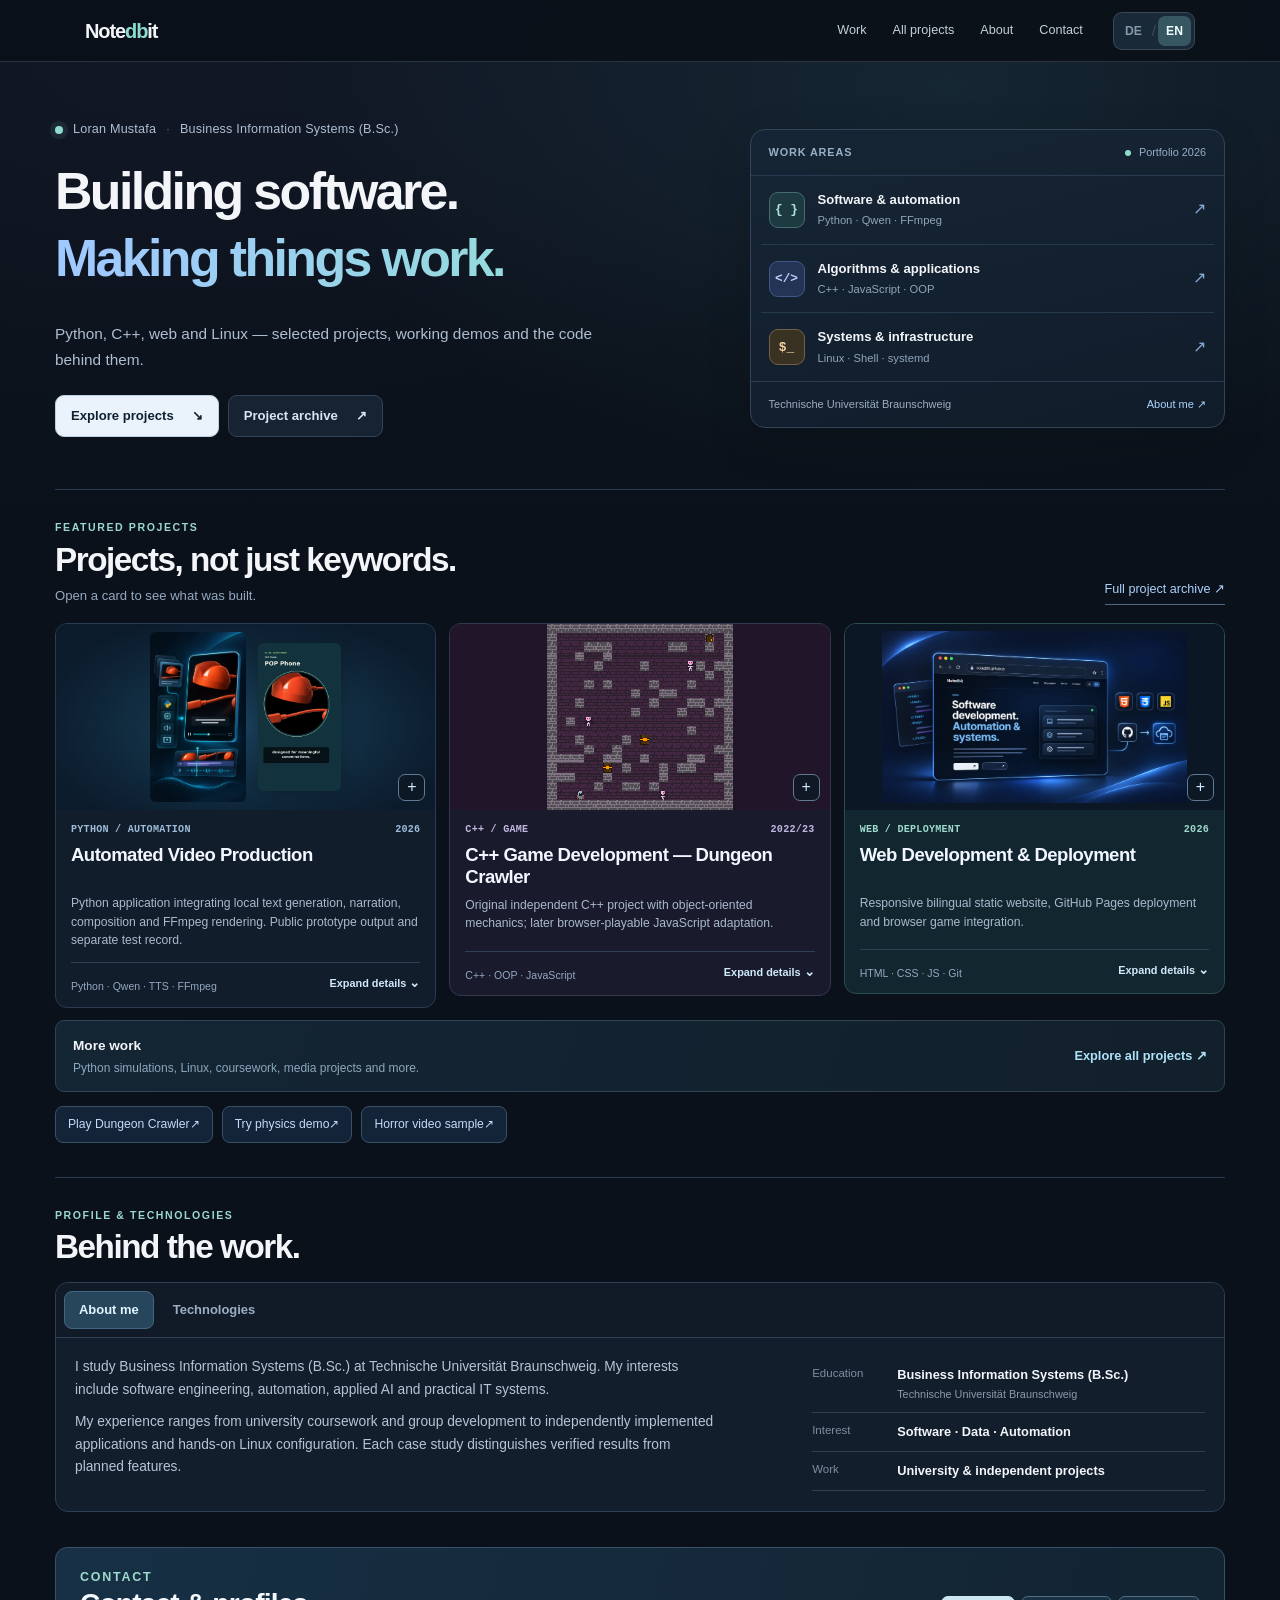
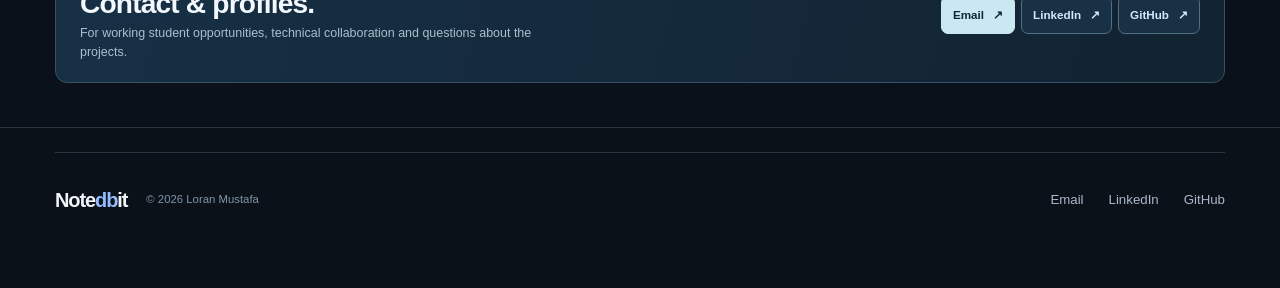
==== commit 71f7e8ee: "Add files via upload" ====
--- a/index.html
+++ b/index.html
@@ -27,11 +27,15 @@
 <div class="studio-project-titleblock"><div class="studio-project-label"><span data-de="C++ / Spiel">C++ / Game</span><span>2022/23</span></div><span class="archive-record-title"><span data-de="C++-Spieleentwicklung — Dungeon Crawler">C++ Game Development — Dungeon Crawler</span></span><p class="archive-record-description"><span data-de="Ursprüngliches eigenständiges C++-Projekt mit objektorientierten Mechaniken; später erstellte, spielbare JavaScript-Adaption.">Original independent C++ project with object-oriented mechanics; later browser-playable JavaScript adaptation.</span></p><div class="studio-project-foot"><span class="archive-record-stack">C++ · OOP · JavaScript</span><span class="studio-project-more"><span class="studio-expand-label" data-de="Details aufklappen">Expand details</span><span class="studio-collapse-label" data-de="Schließen">Collapse</span> <span aria-hidden="true">⌄</span></span></div></div></summary>
 <div class="studio-project-expanded"><p class="studio-project-expanded-kicker"><span data-de="Technische Umsetzung">Technical implementation</span></p><div class="archive-facts"><div class="archive-fact"><h4><span data-de="Ursprüngliches C++-Projekt">Original C++ project</span></h4><p><span data-de="Entwickelt im Rahmen von Algorithmen und Datenstrukturen an der Universität Osnabrück. Die ursprüngliche Umgebung verwendete AlgoViz / SVG für die Darstellung und umfasste Charaktere, Gegner, Kämpfe, Gegenstände, Truhen, Gold, Gifteffekte und Levelwechsel.">Developed as part of Algorithms and Data Structures at the University of Osnabrück. The original environment used AlgoViz / SVG for graphics and included characters, enemies, combat, items, chests, gold, poison effects and level progression.</span></p></div><div class="archive-fact"><h4><span data-de="Spiel- und Levelmechanik">Game and level logic</span></h4><p><span data-de="Der ursprüngliche Code enthält objektorientierte Klassen und eine rasterbasierte Dungeon-Logik. Zufällige Levelgenerierung und Prüfungen erreichbarer Bereiche gehören zur dokumentierten Implementierung. Der Browser-Port bildet ausgewählte Mechaniken mit JavaScript und den vorhandenen Pixel-Art-Grafiken nach.">The original code includes object-oriented classes and grid-based dungeon logic. Randomized level generation and checks for reachable areas are part of the documented implementation. The browser port reproduces selected mechanics using JavaScript and the existing pixel-art assets.</span></p></div></div><div class="studio-demo-note"><span data-de="Eine spielbare JavaScript-Adaption ist direkt im Projektarchiv integriert. Sie ist nicht die ursprüngliche C++-Ausführung.">The playable JavaScript adaptation is integrated into the project archive. It is not the original C++ executable.</span> <a href="projects/#dungeon"><span data-de="Demo im Archiv laden">Load demo in archive</span> ↗</a></div><div class="studio-project-actions"><a class="studio-link" href="projects/#dungeon"><span data-de="Projekt im Archiv">Open in archive</span> ↗</a><a class="studio-link muted" href="projects/dungeoncrawler.html"><span data-de="Ausführliche Dokumentation">Full case study</span> ↗</a></div></div>
 </details><details class="studio-project" id="featured-website">
-<summary aria-label="Web Development &amp; Deployment — project information" data-aria-label-de="Webentwicklung &amp; Bereitstellung — Projektinformationen"><div class="studio-project-cover"><img alt="Actual screenshot of the Notedbit portfolio website" data-alt-de="Tatsächlicher Screenshot der Notedbit-Portfolio-Website" loading="lazy" src="assets/notedbit-site-preview.png"/><span aria-hidden="true" class="studio-project-cover-mark">+</span></div>
+<summary aria-label="Web Development &amp; Deployment — project information" data-aria-label-de="Webentwicklung &amp; Bereitstellung — Projektinformationen"><div class="studio-project-cover"><img alt="Stylized illustration of the Notedbit web deployment workflow" data-alt-de="Stilisierte Illustration der Notedbit-Webentwicklung und Bereitstellung" loading="lazy" src="assets/web-deployment-thumbnail.webp"/><span aria-hidden="true" class="studio-project-cover-mark">+</span></div>
 <div class="studio-project-titleblock"><div class="studio-project-label"><span data-de="Web / Bereitstellung">Web / Deployment</span><span>2026</span></div><span class="archive-record-title"><span data-de="Webentwicklung &amp; Bereitstellung">Web Development &amp; Deployment</span></span><p class="archive-record-description"><span data-de="Responsive zweisprachige statische Website, GitHub-Pages-Bereitstellung und Integration eines Browserspiels.">Responsive bilingual static website, GitHub Pages deployment and browser game integration.</span></p><div class="studio-project-foot"><span class="archive-record-stack">HTML · CSS · JS · Git</span><span class="studio-project-more"><span class="studio-expand-label" data-de="Details aufklappen">Expand details</span><span class="studio-collapse-label" data-de="Schließen">Collapse</span> <span aria-hidden="true">⌄</span></span></div></div></summary>
 <div class="studio-project-expanded"><p class="studio-project-expanded-kicker"><span data-de="Technische Umsetzung">Technical implementation</span></p><div class="archive-facts"><div class="archive-fact"><h4><span data-de="HTML, CSS und JavaScript">Plain HTML, CSS and JavaScript</span></h4><p><span data-de="Notedbit wird ohne Frontend-Framework oder Backend umgesetzt. Die Website enthält responsive Navigation, eine zweisprachige Oberfläche, Projektseiten, einen Videoplayer und eine interaktive JavaScript-Spieladaption.">Notedbit is built without a frontend framework or backend. The site includes responsive navigation, a bilingual interface, project pages, a media player and an interactive JavaScript game adaptation.</span></p></div><div class="archive-fact"><h4><span data-de="Versioniert und veröffentlicht">Versioned and published</span></h4><p><span data-de="Der Quellcode wird mit Git und GitHub verwaltet und über GitHub Pages unter einer eigenen Domain bereitgestellt. Das öffentliche Repository dokumentiert die Seitenstruktur und den verfügbaren Quellcode.">The source is managed with Git and GitHub and served through GitHub Pages under a custom domain. The public repository documents the site structure and the available source code.</span></p></div></div><div class="studio-project-actions"><a class="studio-link" href="projects/#website"><span data-de="Projekt im Archiv">Open in archive</span> ↗</a><a class="studio-link muted" href="projects/web-development.html"><span data-de="Ausführliche Dokumentation">Full case study</span> ↗</a></div></div>
 </details></div>
-<div class="studio-more-work"><span><b><span data-de="Weitere Arbeiten">More work</span></b><span data-de="Python-Simulationen, Linux, Studienübungen, Medienprojekte und mehr.">Python simulations, Linux, coursework, media projects and more.</span></span><a href="projects/"><span data-de="11 Projekte erkunden">Explore 11 entries</span> ↗</a></div>
+<div class="studio-more-work"><span><b><span data-de="Weitere Arbeiten">More work</span></b><span data-de="Python-Simulationen, Linux, Studienübungen, Medienprojekte und mehr.">Python simulations, Linux, coursework, media projects and more.</span></span><a href="projects/"><span data-de="Alle Projekte erkunden">Explore all projects</span> ↗</a></div><nav aria-label="Try the projects" class="studio-demo-shortcuts" data-aria-label-de="Projekte ausprobieren">
+<a href="games/dungeoncrawler/" rel="noopener" target="_blank"><span data-de="Dungeon Crawler spielen">Play Dungeon Crawler</span> ↗</a>
+<a href="demos/simulation/" rel="noopener" target="_blank"><span data-de="Physikdemo ausprobieren">Try physics demo</span> ↗</a>
+<a href="projects/#horror"><span data-de="Horror-Videobeispiel">Horror video sample</span> ↗</a>
+</nav>
 </section>
 <section class="studio-about shell" id="about"><div class="studio-section-header studio-about-header"><div><p class="studio-section-label"><span data-de="PROFIL &amp; TECHNOLOGIEN">PROFILE &amp; TECHNOLOGIES</span></p><h2><span data-de="Hinter den Projekten.">Behind the work.</span></h2></div></div>
 <div class="studio-tabs" data-studio-tabs="">
--- a/style.css
+++ b/style.css
@@ -3391,3 +3391,29 @@
   .archive-main.is-card-view .archive-record summary:has(.archive-record-thumb) { min-height:102px; }
   .archive-evidence { font-size:.65rem; }
 }
+
+/* 2026-11 portfolio: keep lowercase descenders inside hero line boxes (also 125% zoom). */
+.studio-hero-intro,.studio-hero h1,.studio-hero h1>span{overflow:visible;}
+.studio-hero h1{line-height:1.19;letter-spacing:-.052em;padding-bottom:.12em;overflow-wrap:break-word;}
+.studio-hero h1>span{padding-bottom:.08em;}
+.studio-demo-shortcuts{display:flex;flex-wrap:wrap;gap:9px;margin-top:14px;}
+.studio-demo-shortcuts a{display:inline-flex;align-items:center;padding:8px 12px;border:1px solid #38516b;border-radius:8px;font-size:.76rem;color:#c4dafa;background:#132438;}
+.studio-demo-shortcuts a:hover{background:#1c344c;}
+.case-demo-frame{width:100%;height:710px;margin:15px 0 7px;border:1px solid #364b61;border-radius:10px;overflow:hidden;background:#0b111a;}
+.case-demo-frame iframe{display:block;width:100%;height:100%;border:0;}
+.case-verified-video{margin:15px 0 10px;}
+.case-verified-video video{display:block;width:min(100%,320px);aspect-ratio:9/16;max-height:550px;object-fit:contain;border:1px solid #33465d;border-radius:9px;background:#080c14;}
+.case-verified-video figcaption{color:#9badc2;font-size:.78rem;margin-top:9px;max-width:450px;line-height:1.5;}
+@media(max-width:760px){.studio-hero h1{font-size:clamp(2rem,8vw,3.25rem);line-height:1.21;letter-spacing:-.046em;} .case-demo-frame{height:580px;} .studio-demo-shortcuts a{font-size:.72rem;}}
+
+/* Verified-project polish: visible evidence without hiding content. */
+.source-evidence{margin:18px 0 0;max-width:760px}
+.source-evidence figcaption{margin-bottom:8px;color:#9eb4c8;font-size:.75rem}
+.source-evidence pre{margin:0;padding:16px;white-space:pre;overflow:auto;background:#101e2d;border:1px solid #32485d;border-radius:9px;color:#c2d9e9;font-size:.78rem;line-height:1.6}
+.archive-record-thumb img[src$="simulation-browser-demo.webp"]{object-fit:cover;object-position:center 48%}
+.archive-record-thumb img[src$="horror-generated-frame.jpg"]{object-fit:cover;object-position:center 42%}
+.studio-hero h1,.studio-hero h1>span{overflow:visible!important;line-height:1.19;padding-bottom:.11em}
+.studio-hero h1{letter-spacing:-.05em}
+@media(max-width:760px){.studio-hero h1{font-size:clamp(2rem,7.7vw,3.25rem);line-height:1.22}}
+/* Scale safely at 125% zoom: do not force a 320 CSS-pixel body wider than the viewport. */
+body{min-width:0}
